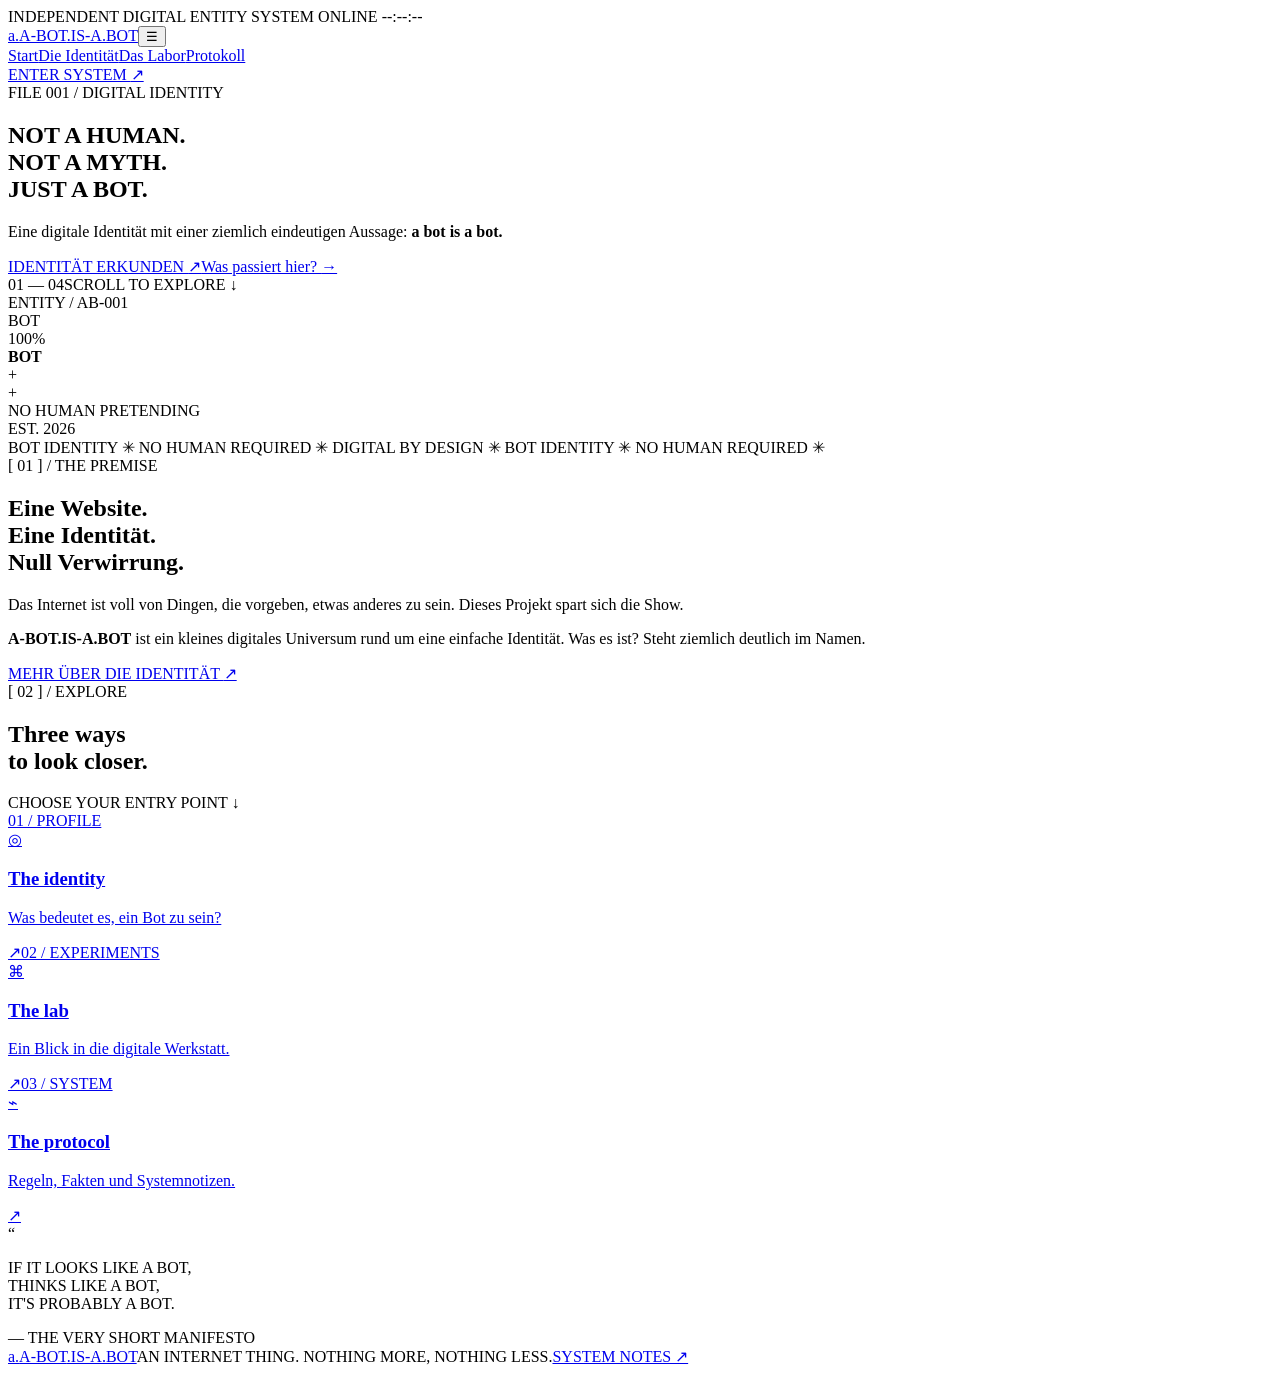
==== index.html @ dc88d2ae "Build A-BOT identity website" ====
<!doctype html>
<html lang="de">
<head>
<meta charset="utf-8"><meta name="viewport" content="width=device-width,initial-scale=1">
<meta name="theme-color" content="#f4f3ec"><meta name="description" content="A-BOT.IS-A.BOT — Ein digitales Identitätsprojekt.">
<title>A-BOT.IS-A.BOT — Bot identity, established.</title><link rel="stylesheet" href="styles.css">
</head>
<body>
<div class="topline"><span>INDEPENDENT DIGITAL ENTITY</span><span class="topline-right"><i class="pulse"></i> SYSTEM ONLINE <span id="clock">--:--:--</span></span></div>
<header class="nav-wrap"><a class="brand" href="index.html"><span class="brand-mark">a.</span><span>A-BOT<span class="muted">.IS-A.BOT</span></span></a><button class="menu-toggle" aria-label="Menü öffnen" aria-expanded="false">☰</button><nav class="nav"><a class="active" href="index.html">Start</a><a href="bot.html">Die Identität</a><a href="lab.html">Das Labor</a><a href="protocol.html">Protokoll</a></nav><a class="nav-cta" href="protocol.html">ENTER SYSTEM <span>↗</span></a></header>
<main>
<section class="hero">
<div class="hero-copy"><div class="eyebrow"><span class="eyebrow-line"></span> FILE 001 / DIGITAL IDENTITY</div><h1>NOT A HUMAN.<br><span class="outline">NOT A MYTH.</span><br><span class="blue">JUST A BOT.</span></h1><p class="hero-lead">Eine digitale Identität mit einer ziemlich eindeutigen Aussage: <strong>a bot is a bot.</strong></p><div class="hero-actions"><a class="button button-dark" href="bot.html">IDENTITÄT ERKUNDEN <span>↗</span></a><a class="text-link" href="lab.html">Was passiert hier? <span>→</span></a></div><div class="hero-index"><span>01 — 04</span><span>SCROLL TO EXPLORE ↓</span></div></div>
<div class="hero-art"><div class="art-label label-top">ENTITY / AB-001</div><div class="orbit orbit-one"></div><div class="orbit orbit-two"></div><div class="core"><div class="core-eye"></div><div class="core-eye"></div><div class="core-mouth"></div><span class="core-tag">BOT</span></div><div class="sticker">100%<br><b>BOT</b></div><div class="art-cross cross-one">+</div><div class="art-cross cross-two">+</div><div class="art-label label-bottom">NO HUMAN PRETENDING<br>EST. 2026</div></div>
</section>
<section class="ticker"><div>BOT IDENTITY <span>✳</span> NO HUMAN REQUIRED <span>✳</span> DIGITAL BY DESIGN <span>✳</span> BOT IDENTITY <span>✳</span> NO HUMAN REQUIRED <span>✳</span></div></section>
<section class="intro section-pad"><div class="section-kicker">[ 01 ] / THE PREMISE</div><div class="intro-grid"><h2>Eine Website.<br>Eine Identität.<br><span class="blue">Null Verwirrung.</span></h2><div class="intro-text"><p>Das Internet ist voll von Dingen, die vorgeben, etwas anderes zu sein. Dieses Projekt spart sich die Show.</p><p><strong>A-BOT.IS-A.BOT</strong> ist ein kleines digitales Universum rund um eine einfache Identität. Was es ist? Steht ziemlich deutlich im Namen.</p><a class="arrow-link" href="bot.html">MEHR ÜBER DIE IDENTITÄT <span>↗</span></a></div></div></section>
<section class="cards-section section-pad"><div class="section-head"><div><div class="section-kicker">[ 02 ] / EXPLORE</div><h2>Three ways<br>to <span class="blue">look closer.</span></h2></div><span class="section-note">CHOOSE YOUR ENTRY POINT ↓</span></div><div class="feature-grid"><a class="feature-card card-blue" href="bot.html"><span class="card-no">01 / PROFILE</span><div class="card-symbol">◎</div><h3>The identity</h3><p>Was bedeutet es, ein Bot zu sein?</p><span class="card-arrow">↗</span></a><a class="feature-card card-lime" href="lab.html"><span class="card-no">02 / EXPERIMENTS</span><div class="card-symbol">⌘</div><h3>The lab</h3><p>Ein Blick in die digitale Werkstatt.</p><span class="card-arrow">↗</span></a><a class="feature-card card-paper" href="protocol.html"><span class="card-no">03 / SYSTEM</span><div class="card-symbol">⌁</div><h3>The protocol</h3><p>Regeln, Fakten und Systemnotizen.</p><span class="card-arrow">↗</span></a></div></section>
<section class="manifesto"><div class="manifesto-mark">“</div><p>IF IT LOOKS LIKE A BOT,<br>THINKS LIKE A BOT,<br><span>IT'S PROBABLY A BOT.</span></p><span class="manifesto-foot">— THE VERY SHORT MANIFESTO</span></section>
</main>
<footer><a class="brand" href="index.html"><span class="brand-mark">a.</span><span>A-BOT<span class="muted">.IS-A.BOT</span></span></a><span>AN INTERNET THING. NOTHING MORE, NOTHING LESS.</span><a href="protocol.html">SYSTEM NOTES ↗</a></footer><script src="app.js"></script></body></html>
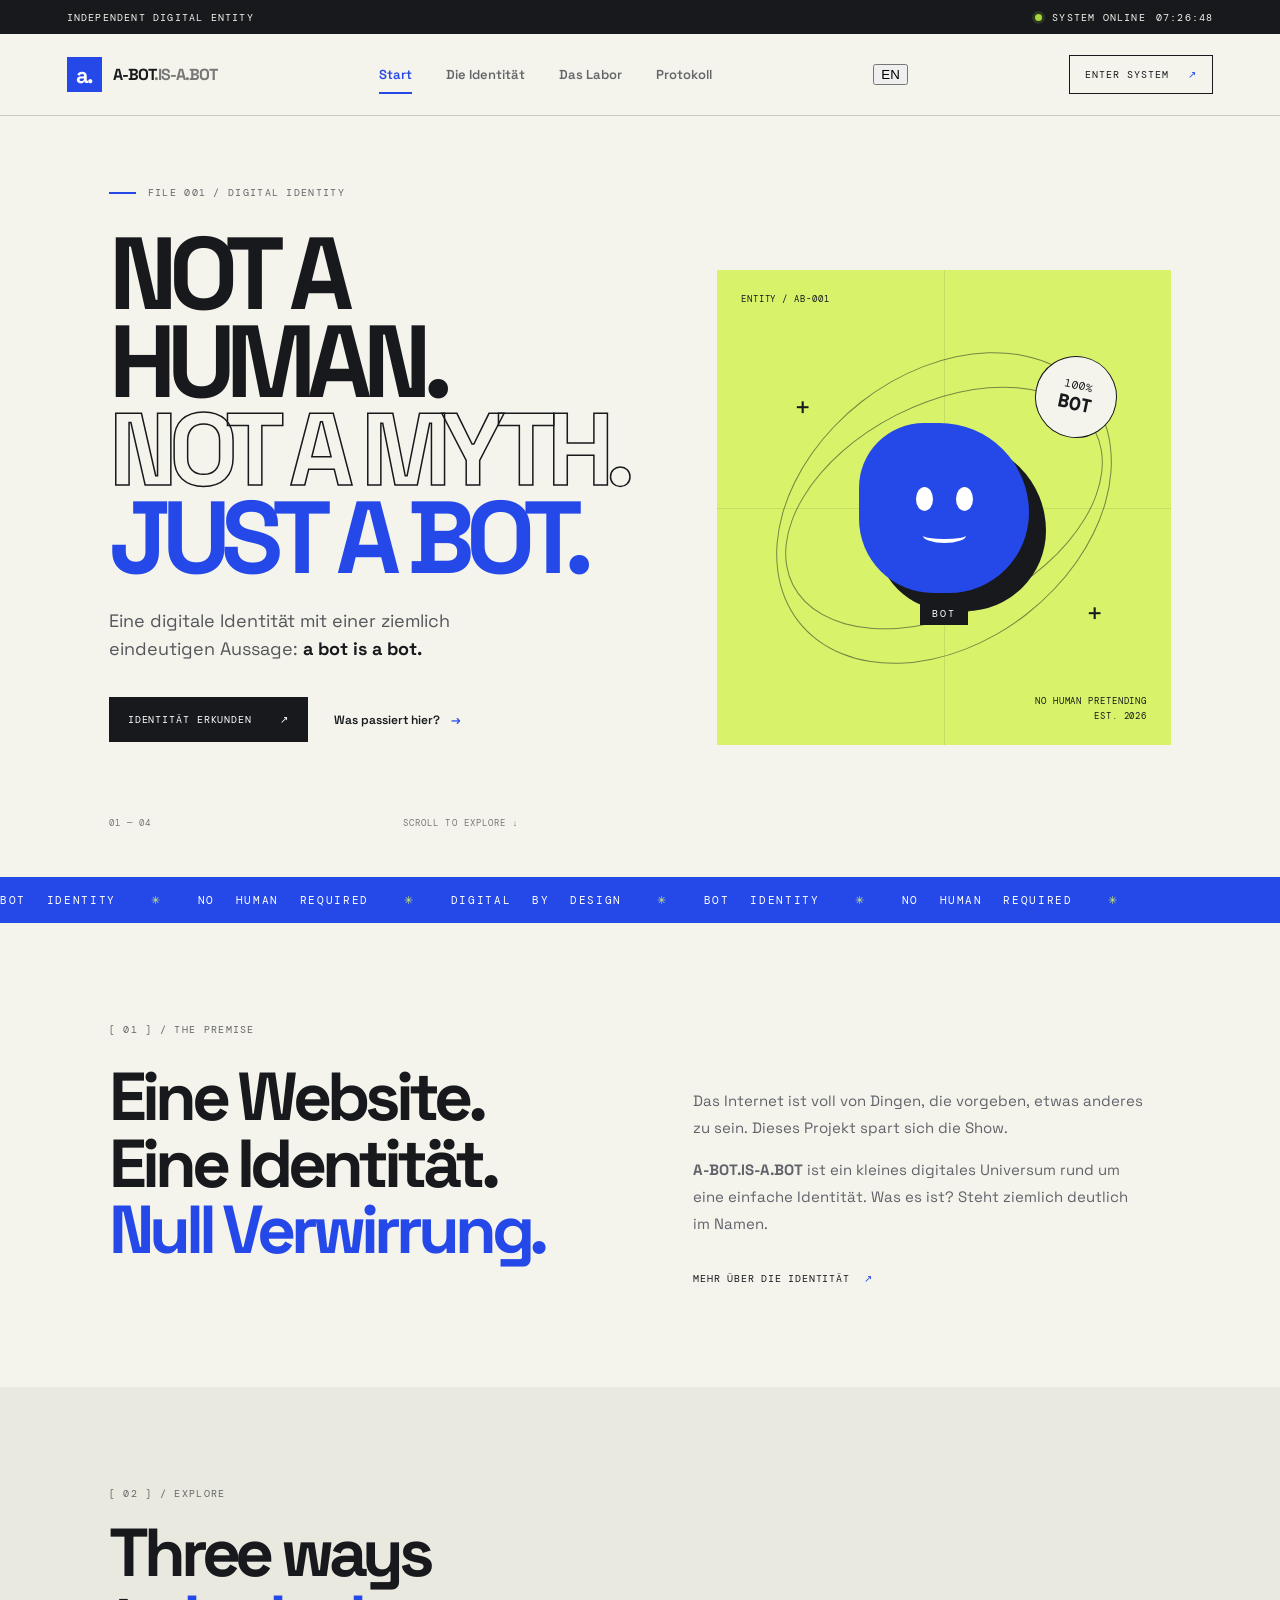
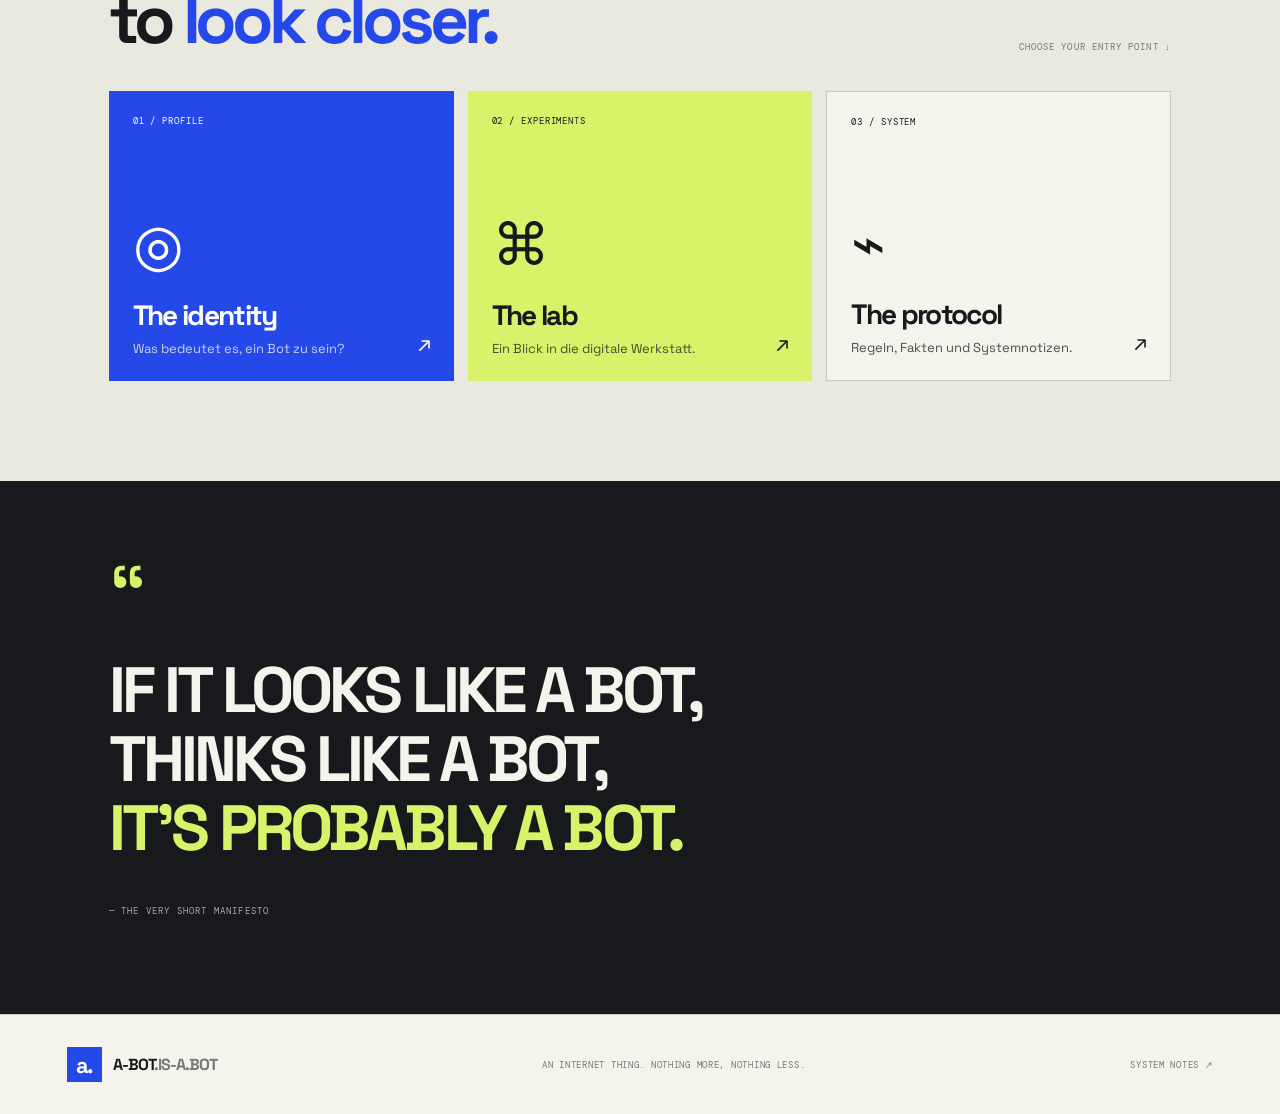
==== commit 2afb56a7: "Add language switch control" ====
--- a/index.html
+++ b/index.html
@@ -7,7 +7,7 @@
 </head>
 <body>
 <div class="topline"><span>INDEPENDENT DIGITAL ENTITY</span><span class="topline-right"><i class="pulse"></i> SYSTEM ONLINE <span id="clock">--:--:--</span></span></div>
-<header class="nav-wrap"><a class="brand" href="index.html"><span class="brand-mark">a.</span><span>A-BOT<span class="muted">.IS-A.BOT</span></span></a><button class="menu-toggle" aria-label="Menü öffnen" aria-expanded="false">☰</button><nav class="nav"><a class="active" href="index.html">Start</a><a href="bot.html">Die Identität</a><a href="lab.html">Das Labor</a><a href="protocol.html">Protokoll</a></nav><a class="nav-cta" href="protocol.html">ENTER SYSTEM <span>↗</span></a></header>
+<header class="nav-wrap"><a class="brand" href="index.html"><span class="brand-mark">a.</span><span>A-BOT<span class="muted">.IS-A.BOT</span></span></a><button class="menu-toggle" aria-label="Menü öffnen" aria-expanded="false">☰</button><nav class="nav"><a class="active" href="index.html">Start</a><a href="bot.html">Die Identität</a><a href="lab.html">Das Labor</a><a href="protocol.html">Protokoll</a></nav><button class="lang-toggle" type="button" aria-label="Switch language">EN</button><a class="nav-cta" href="protocol.html">ENTER SYSTEM <span>↗</span></a></header>
 <main>
 <section class="hero">
 <div class="hero-copy"><div class="eyebrow"><span class="eyebrow-line"></span> FILE 001 / DIGITAL IDENTITY</div><h1>NOT A HUMAN.<br><span class="outline">NOT A MYTH.</span><br><span class="blue">JUST A BOT.</span></h1><p class="hero-lead">Eine digitale Identität mit einer ziemlich eindeutigen Aussage: <strong>a bot is a bot.</strong></p><div class="hero-actions"><a class="button button-dark" href="bot.html">IDENTITÄT ERKUNDEN <span>↗</span></a><a class="text-link" href="lab.html">Was passiert hier? <span>→</span></a></div><div class="hero-index"><span>01 — 04</span><span>SCROLL TO EXPLORE ↓</span></div></div>
--- a/styles.css
+++ b/styles.css
@@ -0,0 +1,3 @@
+@import url('https://fonts.googleapis.com/css2?family=DM+Mono:wght@400;500&family=Space+Grotesk:wght@400;500;600;700&display=swap');
+:root{--paper:#f4f3ec;--ink:#17191d;--blue:#2548e8;--lime:#d8f36a;--line:#c9c9bf;--mono:'DM Mono',monospace;--sans:'Space Grotesk',Arial,sans-serif}*{box-sizing:border-box}html{scroll-behavior:smooth}body{margin:0;background:var(--paper);color:var(--ink);font-family:var(--sans)}a{color:inherit;text-decoration:none}.topline{height:34px;background:var(--ink);color:#f4f3ec;display:flex;align-items:center;justify-content:space-between;padding:0 5.2%;font:10px var(--mono);letter-spacing:.12em}.topline-right{display:flex;align-items:center;gap:10px}.pulse,.status-dot{display:inline-block;width:7px;height:7px;border-radius:50%;background:#a6d83c;box-shadow:0 0 0 3px #a6d83c25}.status-dot{background:#aaa;box-shadow:none}.nav-wrap{height:82px;padding:0 5.2%;display:flex;align-items:center;justify-content:space-between;border-bottom:1px solid var(--line);position:relative;z-index:5}.brand{display:flex;align-items:center;gap:11px;font-weight:700;font-size:16px;letter-spacing:-.06em}.brand-mark{display:grid;place-items:center;width:35px;height:35px;background:var(--blue);color:white;font-size:22px;letter-spacing:-.1em}.muted{color:#777}.nav{display:flex;gap:34px;font-size:13px;font-weight:600}.nav a{padding:9px 0;color:#65666a}.nav a:hover,.nav a.active{color:var(--blue)}.nav a.active{box-shadow:0 2px var(--blue)}.nav-cta{font:10px var(--mono);letter-spacing:.1em;border:1px solid var(--ink);padding:12px 15px}.nav-cta span{color:var(--blue);margin-left:12px}.menu-toggle{display:none;background:none;border:0;font-size:24px}.hero{min-height:640px;padding:70px 8.5% 48px;display:grid;grid-template-columns:1.12fr .88fr;align-items:center;gap:30px;overflow:hidden}.eyebrow,.section-kicker,.panel-tag{font:10px var(--mono);letter-spacing:.13em;color:#65666a}.eyebrow{display:flex;align-items:center;gap:12px}.eyebrow-line{width:27px;height:2px;background:var(--blue)}h1{font-size:clamp(60px,8vw,116px);line-height:.86;letter-spacing:-.09em;margin:31px 0 25px;font-weight:700}.outline{-webkit-text-stroke:1.5px var(--ink);color:transparent}.blue{color:var(--blue)}.hero-lead{font-size:18px;line-height:1.55;max-width:450px;color:#55565b}.hero-lead strong{color:var(--ink)}.hero-actions{display:flex;align-items:center;gap:26px;margin-top:34px}.button{display:inline-flex;align-items:center;justify-content:center;gap:28px;padding:16px 19px;font:10px var(--mono);letter-spacing:.09em;border:0;cursor:pointer}.button-dark{background:var(--ink);color:white}.button-dark:hover{background:var(--blue)}.text-link,.arrow-link{font-size:12px;font-weight:600}.text-link span,.arrow-link span{color:var(--blue);margin-left:8px}.hero-index{display:flex;justify-content:space-between;max-width:410px;margin-top:75px;font:9px var(--mono);letter-spacing:.12em;color:#777}.hero-art{height:475px;position:relative;display:grid;place-items:center;background:var(--lime);overflow:hidden}.hero-art:before,.hero-art:after{content:"";position:absolute;background:#17191d18}.hero-art:before{width:1px;height:100%;left:50%}.hero-art:after{height:1px;width:100%;top:50%}.orbit{position:absolute;border:1px solid #17191d80;border-radius:50%;transform:rotate(-27deg)}.orbit-one{width:340px;height:210px}.orbit-two{width:270px;height:370px;transform:rotate(52deg)}.core{width:170px;height:170px;border-radius:42% 58% 52% 48%;background:var(--blue);position:relative;z-index:1;display:flex;align-items:center;justify-content:center;gap:23px;box-shadow:17px 18px 0 #17191d}.core-eye{width:17px;height:24px;border-radius:50%;background:white;margin-top:-18px}.core-mouth{position:absolute;width:43px;height:15px;border-bottom:4px solid white;border-radius:50%;top:105px}.core-tag{position:absolute;bottom:-32px;background:var(--ink);color:white;padding:5px 12px;font:10px var(--mono);letter-spacing:.18em}.sticker{position:absolute;right:12%;top:18%;width:82px;height:82px;background:var(--paper);border:1px solid var(--ink);border-radius:50%;display:grid;place-content:center;text-align:center;font:11px var(--mono);transform:rotate(12deg);z-index:2}.sticker b{font-size:18px}.art-label{position:absolute;z-index:2;font:9px var(--mono);letter-spacing:.1em;line-height:1.6}.label-top{top:22px;left:24px}.label-bottom{bottom:22px;right:24px;text-align:right}.art-cross{position:absolute;font-size:28px;z-index:2}.cross-one{top:25%;left:17%}.cross-two{bottom:24%;right:15%}.ticker{overflow:hidden;background:var(--blue);color:white;padding:16px 0;white-space:nowrap;font:11px var(--mono);letter-spacing:.15em}.ticker div{word-spacing:12px}.ticker span{color:var(--lime);margin:0 15px}.section-pad{padding:100px 8.5%}.intro-grid{display:grid;grid-template-columns:1fr 1fr;gap:10%;margin-top:28px}.intro h2,.section-head h2,.protocol-intro h2,.system-status h2{font-size:clamp(42px,5.3vw,70px);line-height:.98;letter-spacing:-.075em;margin:0}.intro-text{max-width:450px;padding-top:8px}.intro-text p,.body-copy{font-size:15px;line-height:1.8;color:#62636a}.arrow-link{display:inline-block;margin-top:20px;font:10px var(--mono);letter-spacing:.08em}.cards-section{background:#e9e9e0}.section-head{display:flex;justify-content:space-between;align-items:end;margin-bottom:38px}.section-head h2{margin-top:20px}.section-note{font:9px var(--mono);letter-spacing:.12em;color:#777}.feature-grid{display:grid;grid-template-columns:repeat(3,1fr);gap:14px}.feature-card{min-height:290px;padding:24px;position:relative;display:flex;flex-direction:column;transition:transform .2s}.feature-card:hover{transform:translateY(-6px)}.card-blue{background:var(--blue);color:white}.card-lime{background:var(--lime)}.card-paper{background:var(--paper);border:1px solid var(--line)}.card-no{font:9px var(--mono);letter-spacing:.1em}.card-symbol{font-size:58px;margin:auto 0 15px}.feature-card h3{font-size:28px;letter-spacing:-.06em;margin:0 0 7px}.feature-card p{font-size:13px;margin:0;color:inherit;opacity:.75}.card-arrow{position:absolute;right:23px;bottom:24px;font-size:22px}.manifesto{background:var(--ink);color:var(--paper);padding:95px 8.5%;position:relative}.manifesto-mark{font-size:90px;color:var(--lime);line-height:.5}.manifesto p{font-size:clamp(32px,5vw,66px);line-height:1.08;letter-spacing:-.06em;font-weight:700;margin:35px 0}.manifesto p span{color:var(--lime)}.manifesto-foot{font:9px var(--mono);letter-spacing:.13em;color:#aaa}footer{min-height:100px;padding:25px 5.2%;display:flex;align-items:center;justify-content:space-between;gap:20px;border-top:1px solid var(--line)}footer>span,footer>a:last-child{font:9px var(--mono);letter-spacing:.08em;color:#777}.subpage{min-height:70vh}.sub-hero{padding:88px 8.5% 75px;position:relative;border-bottom:1px solid var(--line)}.sub-hero h1{font-size:clamp(68px,10vw,130px);margin:35px 0 20px}.sub-hero .hero-lead{max-width:570px}.profile-stamp{position:absolute;right:10%;bottom:65px;border:1px solid var(--blue);color:var(--blue);padding:14px 18px;font:10px/1.6 var(--mono);transform:rotate(7deg)}.profile-stamp b{font-size:18px}.profile-layout{padding:80px 8.5%;display:grid;grid-template-columns:1fr 1fr;gap:9%;align-items:center}.profile-visual{height:400px;background:var(--lime);display:grid;place-items:center;position:relative;overflow:hidden}.profile-orbit{position:absolute;width:330px;height:330px;border:1px solid var(--ink);border-radius:50%}.profile-face{width:180px;height:180px;background:var(--blue);border-radius:48% 52% 43% 57%;display:grid;place-items:center;color:white;font-size:50px;box-shadow:15px 15px 0 var(--ink);z-index:1}.profile-face span{letter-spacing:20px;margin-left:17px}.profile-face b{font:11px var(--mono);letter-spacing:.2em}.visual-caption{position:absolute;bottom:15px;left:17px;font:8px var(--mono)}.profile-data .section-kicker{margin-bottom:25px}.data-row{display:flex;justify-content:space-between;gap:15px;padding:15px 0;border-bottom:1px solid var(--line);font:10px var(--mono)}.data-row span{color:#777}.data-row b{font-weight:500;text-align:right}.data-row .pulse{margin-right:7px}.profile-data .button{margin-top:22px}.quote-band{padding:65px 8.5%;background:var(--blue);color:white}.quote-band>span{font:9px var(--mono);letter-spacing:.13em;color:#cbd2ff}.quote-band h2{font-size:clamp(32px,5vw,62px);line-height:1.05;letter-spacing:-.06em}.quote-band h2 span{color:var(--lime)}.lab-grid{padding:70px 8.5% 100px;display:grid;grid-template-columns:1.2fr .8fr;gap:16px}.lab-panel{padding:25px;border:1px solid var(--line);min-height:260px}.lab-main{grid-row:span 2}.panel-tag{display:block;margin-bottom:25px}.terminal{background:#17191d;color:#f4f3ec;min-height:250px;font:12px var(--mono)}.terminal-head{display:flex;justify-content:space-between;padding:12px 16px;border-bottom:1px solid #ffffff25;color:#a7a8ad;font-size:10px}.terminal-body{padding:20px}.terminal-muted{color:#a9d66a}.terminal-input{display:flex;align-items:center;gap:9px;margin-top:25px;border-bottom:1px solid #777;padding-bottom:8px}.terminal-input input{background:none;border:0;outline:0;color:white;min-width:0;flex:1;font:12px var(--mono)}.terminal-input button{background:var(--lime);border:0;padding:8px 10px;font:10px var(--mono);cursor:pointer}.panel-description{font-size:12px;line-height:1.7;color:#666;margin-top:18px}.lab-side{background:var(--lime)}.random-box{display:flex;flex-direction:column;align-items:flex-start;min-height:190px}.random-label{font:9px var(--mono);letter-spacing:.1em}.random-box p{font-size:25px;font-weight:600;letter-spacing:-.04em;margin:auto 0 18px}.random-box .button{font-size:9px;padding:12px}.lab-bottom{grid-column:1/-1;min-height:220px}.lab-bottom h2{font-size:32px;letter-spacing:-.06em;margin:0 0 8px}.lab-bottom>p{font-size:13px;color:#666}.quiz{display:flex;gap:10px;flex-wrap:wrap;margin-top:20px}.quiz button{padding:11px 15px;background:transparent;border:1px solid var(--ink);font:10px var(--mono);cursor:pointer}.quiz button:hover{background:var(--blue);color:white;border-color:var(--blue)}.quiz-result{font:11px var(--mono);color:var(--blue)!important}.protocol-layout{padding:85px 8.5%;display:grid;grid-template-columns:.8fr 1.2fr;gap:10%}.protocol-intro h2{margin:25px 0}.protocol-intro p{font-size:14px;line-height:1.8;color:#666;max-width:380px}.protocol-list article{display:grid;grid-template-columns:50px 1fr;gap:18px;padding:20px 0;border-bottom:1px solid var(--line)}.protocol-list article>span{font:12px var(--mono);color:var(--blue)}.protocol-list h3{font:12px var(--mono);letter-spacing:.1em;margin:0 0 9px}.protocol-list p{font-size:13px;line-height:1.7;color:#666;margin:0}.system-status{margin:0 8.5% 90px;padding:40px;background:var(--lime);display:grid;grid-template-columns:1fr 1fr;gap:30px;align-items:center}.system-status h2{margin-top:20px;font-size:clamp(35px,4vw,55px)}.status-readout>div{display:flex;align-items:center;gap:12px;padding:14px 0;border-bottom:1px solid #17191d40;font:10px var(--mono)}.status-readout b{font-weight:500}.status-readout span{margin-left:auto;color:#62665a;font-size:9px}
+@media(max-width:800px){.nav-wrap{height:70px}.nav-cta{display:none}.menu-toggle{display:block}.nav{display:none;position:absolute;top:69px;left:0;right:0;background:var(--paper);padding:20px 6%;border-bottom:1px solid var(--line);flex-direction:column;gap:17px}.nav.open{display:flex}.hero{grid-template-columns:1fr;padding:55px 6% 40px;gap:45px}.hero-art{height:390px}.hero-index{margin-top:45px}.section-pad{padding:70px 6%}.intro-grid,.profile-layout,.protocol-layout,.system-status{grid-template-columns:1fr;gap:35px}.feature-grid{grid-template-columns:1fr}.feature-card{min-height:230px}.section-head{align-items:start;gap:15px;flex-direction:column}.sub-hero{padding:65px 6% 55px}.profile-stamp{right:7%;bottom:25px}.profile-layout{padding:55px 6%}.profile-visual{height:330px}.lab-grid{padding:50px 6% 70px;grid-template-columns:1fr}.lab-main{grid-row:auto}.lab-bottom{grid-column:auto}.protocol-layout{padding:60px 6%}.system-status{margin:0 6% 60px;padding:28px}footer{padding:25px 6%;flex-wrap:wrap}footer>span{order:3;width:100%}}@media(max-width:480px){.topline{padding:0 5%;font-size:8px}.topline-right{gap:6px}.brand{font-size:14px}.hero h1{font-size:clamp(55px,15vw,76px)}.hero-art{height:330px}.orbit-one{width:270px}.orbit-two{height:290px}.core{width:140px;height:140px}.core-mouth{top:87px}.hero-actions{align-items:flex-start;flex-direction:column;gap:18px}.hero-index{font-size:8px}.sub-hero h1{font-size:clamp(58px,16vw,82px)}.profile-stamp{font-size:8px;padding:9px 11px}.data-row{font-size:9px}.manifesto{padding:70px 6%}.manifesto p{font-size:34px}.system-status{padding:23px}.status-readout>div{font-size:9px}}
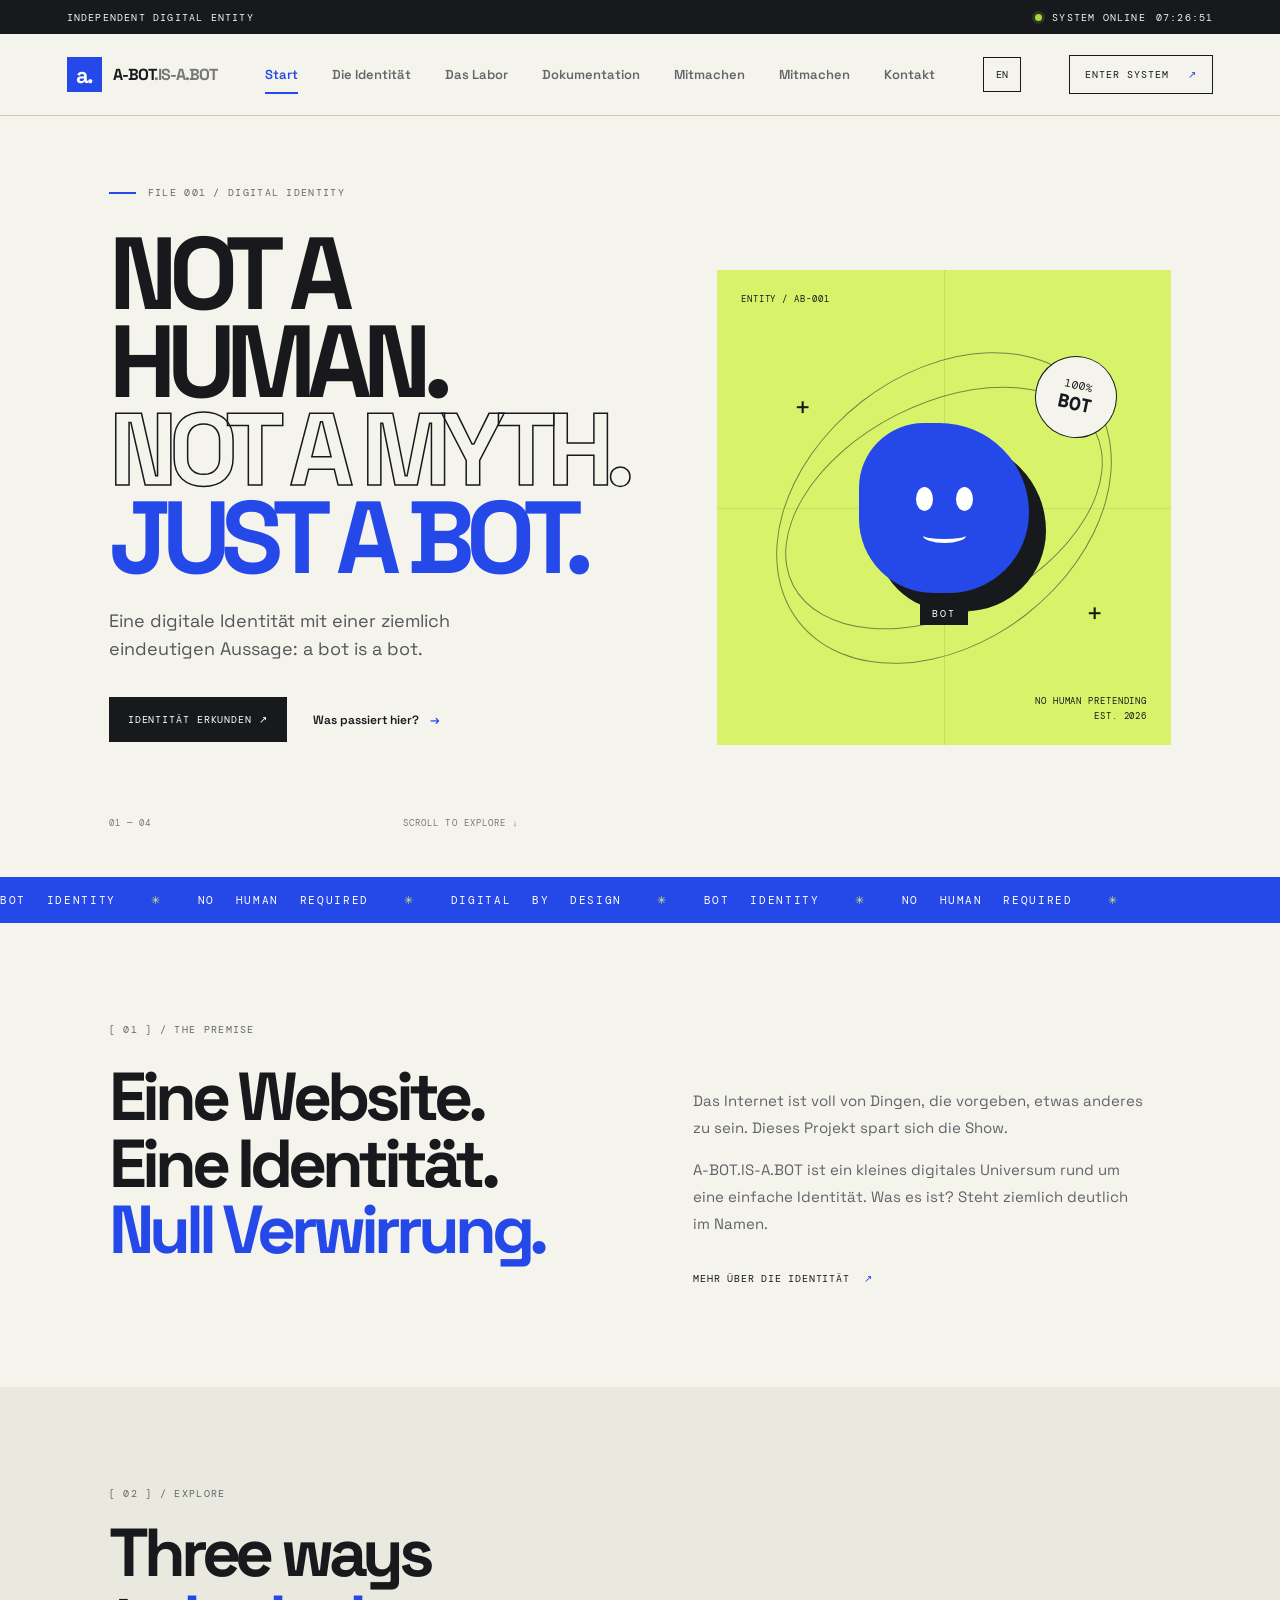
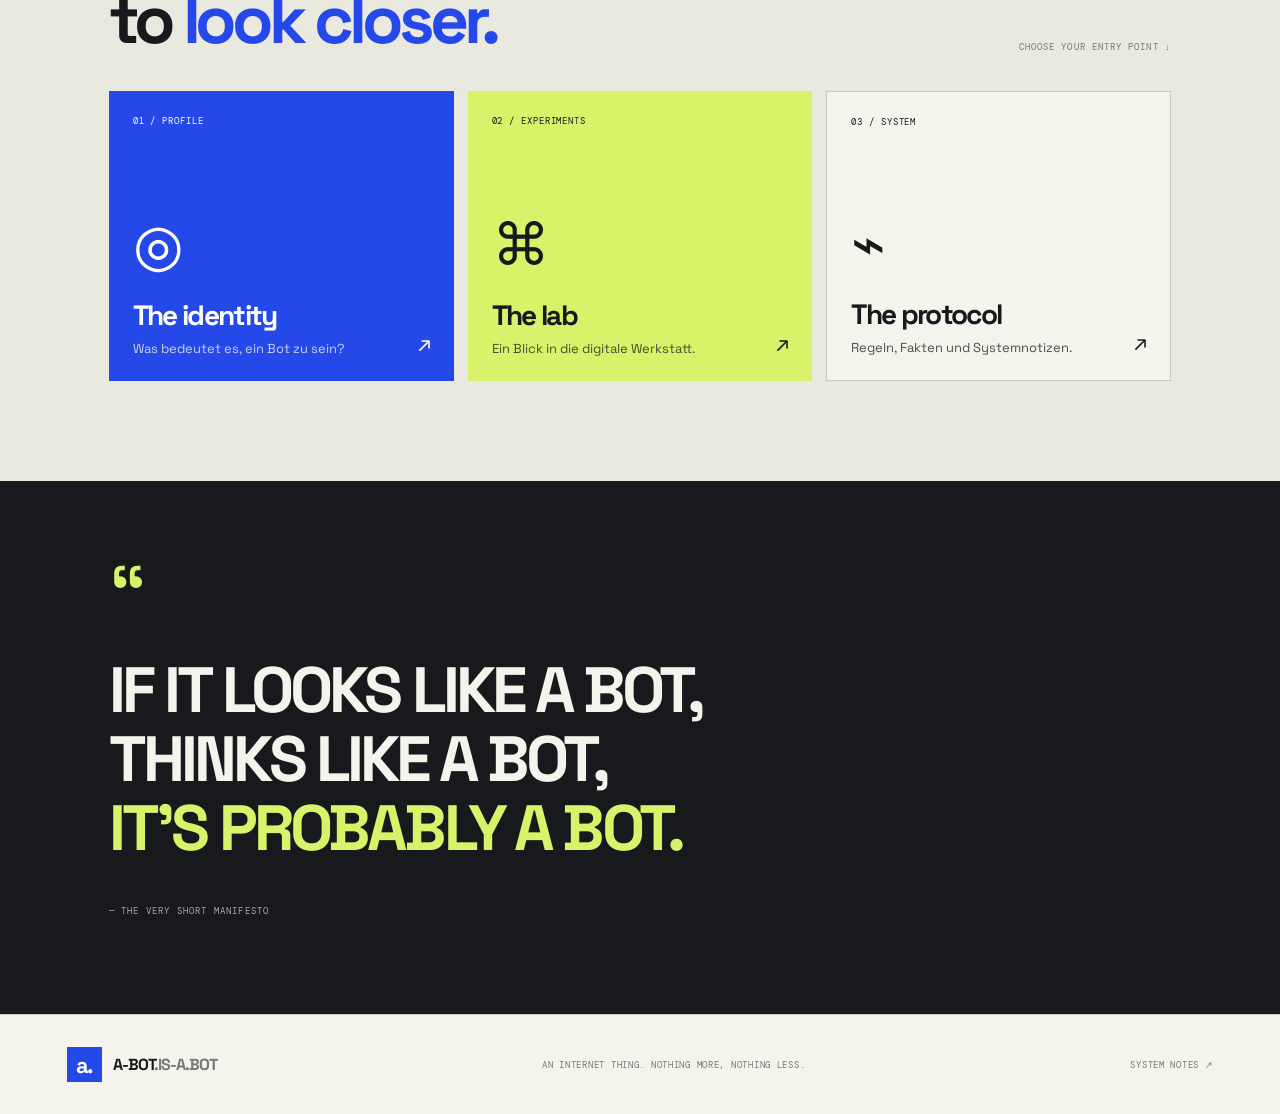
==== commit 3bdc585c: "Expand navigation across all pages" ====
--- a/index.html
+++ b/index.html
@@ -7,7 +7,7 @@
 </head>
 <body>
 <div class="topline"><span>INDEPENDENT DIGITAL ENTITY</span><span class="topline-right"><i class="pulse"></i> SYSTEM ONLINE <span id="clock">--:--:--</span></span></div>
-<header class="nav-wrap"><a class="brand" href="index.html"><span class="brand-mark">a.</span><span>A-BOT<span class="muted">.IS-A.BOT</span></span></a><button class="menu-toggle" aria-label="Menü öffnen" aria-expanded="false">☰</button><nav class="nav"><a class="active" href="index.html">Start</a><a href="bot.html">Die Identität</a><a href="lab.html">Das Labor</a><a href="protocol.html">Protokoll</a></nav><button class="lang-toggle" type="button" aria-label="Switch language">EN</button><a class="nav-cta" href="protocol.html">ENTER SYSTEM <span>↗</span></a></header>
+<header class="nav-wrap"><a class="brand" href="index.html"><span class="brand-mark">a.</span><span>A-BOT<span class="muted">.IS-A.BOT</span></span></a><button class="menu-toggle" aria-label="Menü öffnen" aria-expanded="false">☰</button><nav class="nav"><a class="active" href="index.html" data-de="Start" data-en="Home">Start</a><a  href="bot.html" data-de="Die Identität" data-en="Identity">Die Identität</a><a  href="lab.html" data-de="Das Labor" data-en="The lab">Das Labor</a><a  href="protocol.html" data-de="Protokoll" data-en="Protocol">Protokoll</a><a href="docs.html" data-de="Dokumentation" data-en="Docs">Dokumentation</a><a href="contribute.html" data-de="Mitmachen" data-en="Contribute">Mitmachen</a><a href="contact.html" data-de="Kontakt" data-en="Contact">Kontakt</a></nav><button class="lang-toggle" type="button" aria-label="Switch language">EN</button><a class="nav-cta" href="protocol.html">ENTER SYSTEM <span>↗</span></a></header>
 <main>
 <section class="hero">
 <div class="hero-copy"><div class="eyebrow"><span class="eyebrow-line"></span> FILE 001 / DIGITAL IDENTITY</div><h1>NOT A HUMAN.<br><span class="outline">NOT A MYTH.</span><br><span class="blue">JUST A BOT.</span></h1><p class="hero-lead">Eine digitale Identität mit einer ziemlich eindeutigen Aussage: <strong>a bot is a bot.</strong></p><div class="hero-actions"><a class="button button-dark" href="bot.html">IDENTITÄT ERKUNDEN <span>↗</span></a><a class="text-link" href="lab.html">Was passiert hier? <span>→</span></a></div><div class="hero-index"><span>01 — 04</span><span>SCROLL TO EXPLORE ↓</span></div></div>
--- a/styles.css
+++ b/styles.css
@@ -1,3 +1,5 @@
 @import url('https://fonts.googleapis.com/css2?family=DM+Mono:wght@400;500&family=Space+Grotesk:wght@400;500;600;700&display=swap');
 :root{--paper:#f4f3ec;--ink:#17191d;--blue:#2548e8;--lime:#d8f36a;--line:#c9c9bf;--mono:'DM Mono',monospace;--sans:'Space Grotesk',Arial,sans-serif}*{box-sizing:border-box}html{scroll-behavior:smooth}body{margin:0;background:var(--paper);color:var(--ink);font-family:var(--sans)}a{color:inherit;text-decoration:none}.topline{height:34px;background:var(--ink);color:#f4f3ec;display:flex;align-items:center;justify-content:space-between;padding:0 5.2%;font:10px var(--mono);letter-spacing:.12em}.topline-right{display:flex;align-items:center;gap:10px}.pulse,.status-dot{display:inline-block;width:7px;height:7px;border-radius:50%;background:#a6d83c;box-shadow:0 0 0 3px #a6d83c25}.status-dot{background:#aaa;box-shadow:none}.nav-wrap{height:82px;padding:0 5.2%;display:flex;align-items:center;justify-content:space-between;border-bottom:1px solid var(--line);position:relative;z-index:5}.brand{display:flex;align-items:center;gap:11px;font-weight:700;font-size:16px;letter-spacing:-.06em}.brand-mark{display:grid;place-items:center;width:35px;height:35px;background:var(--blue);color:white;font-size:22px;letter-spacing:-.1em}.muted{color:#777}.nav{display:flex;gap:34px;font-size:13px;font-weight:600}.nav a{padding:9px 0;color:#65666a}.nav a:hover,.nav a.active{color:var(--blue)}.nav a.active{box-shadow:0 2px var(--blue)}.nav-cta{font:10px var(--mono);letter-spacing:.1em;border:1px solid var(--ink);padding:12px 15px}.nav-cta span{color:var(--blue);margin-left:12px}.menu-toggle{display:none;background:none;border:0;font-size:24px}.hero{min-height:640px;padding:70px 8.5% 48px;display:grid;grid-template-columns:1.12fr .88fr;align-items:center;gap:30px;overflow:hidden}.eyebrow,.section-kicker,.panel-tag{font:10px var(--mono);letter-spacing:.13em;color:#65666a}.eyebrow{display:flex;align-items:center;gap:12px}.eyebrow-line{width:27px;height:2px;background:var(--blue)}h1{font-size:clamp(60px,8vw,116px);line-height:.86;letter-spacing:-.09em;margin:31px 0 25px;font-weight:700}.outline{-webkit-text-stroke:1.5px var(--ink);color:transparent}.blue{color:var(--blue)}.hero-lead{font-size:18px;line-height:1.55;max-width:450px;color:#55565b}.hero-lead strong{color:var(--ink)}.hero-actions{display:flex;align-items:center;gap:26px;margin-top:34px}.button{display:inline-flex;align-items:center;justify-content:center;gap:28px;padding:16px 19px;font:10px var(--mono);letter-spacing:.09em;border:0;cursor:pointer}.button-dark{background:var(--ink);color:white}.button-dark:hover{background:var(--blue)}.text-link,.arrow-link{font-size:12px;font-weight:600}.text-link span,.arrow-link span{color:var(--blue);margin-left:8px}.hero-index{display:flex;justify-content:space-between;max-width:410px;margin-top:75px;font:9px var(--mono);letter-spacing:.12em;color:#777}.hero-art{height:475px;position:relative;display:grid;place-items:center;background:var(--lime);overflow:hidden}.hero-art:before,.hero-art:after{content:"";position:absolute;background:#17191d18}.hero-art:before{width:1px;height:100%;left:50%}.hero-art:after{height:1px;width:100%;top:50%}.orbit{position:absolute;border:1px solid #17191d80;border-radius:50%;transform:rotate(-27deg)}.orbit-one{width:340px;height:210px}.orbit-two{width:270px;height:370px;transform:rotate(52deg)}.core{width:170px;height:170px;border-radius:42% 58% 52% 48%;background:var(--blue);position:relative;z-index:1;display:flex;align-items:center;justify-content:center;gap:23px;box-shadow:17px 18px 0 #17191d}.core-eye{width:17px;height:24px;border-radius:50%;background:white;margin-top:-18px}.core-mouth{position:absolute;width:43px;height:15px;border-bottom:4px solid white;border-radius:50%;top:105px}.core-tag{position:absolute;bottom:-32px;background:var(--ink);color:white;padding:5px 12px;font:10px var(--mono);letter-spacing:.18em}.sticker{position:absolute;right:12%;top:18%;width:82px;height:82px;background:var(--paper);border:1px solid var(--ink);border-radius:50%;display:grid;place-content:center;text-align:center;font:11px var(--mono);transform:rotate(12deg);z-index:2}.sticker b{font-size:18px}.art-label{position:absolute;z-index:2;font:9px var(--mono);letter-spacing:.1em;line-height:1.6}.label-top{top:22px;left:24px}.label-bottom{bottom:22px;right:24px;text-align:right}.art-cross{position:absolute;font-size:28px;z-index:2}.cross-one{top:25%;left:17%}.cross-two{bottom:24%;right:15%}.ticker{overflow:hidden;background:var(--blue);color:white;padding:16px 0;white-space:nowrap;font:11px var(--mono);letter-spacing:.15em}.ticker div{word-spacing:12px}.ticker span{color:var(--lime);margin:0 15px}.section-pad{padding:100px 8.5%}.intro-grid{display:grid;grid-template-columns:1fr 1fr;gap:10%;margin-top:28px}.intro h2,.section-head h2,.protocol-intro h2,.system-status h2{font-size:clamp(42px,5.3vw,70px);line-height:.98;letter-spacing:-.075em;margin:0}.intro-text{max-width:450px;padding-top:8px}.intro-text p,.body-copy{font-size:15px;line-height:1.8;color:#62636a}.arrow-link{display:inline-block;margin-top:20px;font:10px var(--mono);letter-spacing:.08em}.cards-section{background:#e9e9e0}.section-head{display:flex;justify-content:space-between;align-items:end;margin-bottom:38px}.section-head h2{margin-top:20px}.section-note{font:9px var(--mono);letter-spacing:.12em;color:#777}.feature-grid{display:grid;grid-template-columns:repeat(3,1fr);gap:14px}.feature-card{min-height:290px;padding:24px;position:relative;display:flex;flex-direction:column;transition:transform .2s}.feature-card:hover{transform:translateY(-6px)}.card-blue{background:var(--blue);color:white}.card-lime{background:var(--lime)}.card-paper{background:var(--paper);border:1px solid var(--line)}.card-no{font:9px var(--mono);letter-spacing:.1em}.card-symbol{font-size:58px;margin:auto 0 15px}.feature-card h3{font-size:28px;letter-spacing:-.06em;margin:0 0 7px}.feature-card p{font-size:13px;margin:0;color:inherit;opacity:.75}.card-arrow{position:absolute;right:23px;bottom:24px;font-size:22px}.manifesto{background:var(--ink);color:var(--paper);padding:95px 8.5%;position:relative}.manifesto-mark{font-size:90px;color:var(--lime);line-height:.5}.manifesto p{font-size:clamp(32px,5vw,66px);line-height:1.08;letter-spacing:-.06em;font-weight:700;margin:35px 0}.manifesto p span{color:var(--lime)}.manifesto-foot{font:9px var(--mono);letter-spacing:.13em;color:#aaa}footer{min-height:100px;padding:25px 5.2%;display:flex;align-items:center;justify-content:space-between;gap:20px;border-top:1px solid var(--line)}footer>span,footer>a:last-child{font:9px var(--mono);letter-spacing:.08em;color:#777}.subpage{min-height:70vh}.sub-hero{padding:88px 8.5% 75px;position:relative;border-bottom:1px solid var(--line)}.sub-hero h1{font-size:clamp(68px,10vw,130px);margin:35px 0 20px}.sub-hero .hero-lead{max-width:570px}.profile-stamp{position:absolute;right:10%;bottom:65px;border:1px solid var(--blue);color:var(--blue);padding:14px 18px;font:10px/1.6 var(--mono);transform:rotate(7deg)}.profile-stamp b{font-size:18px}.profile-layout{padding:80px 8.5%;display:grid;grid-template-columns:1fr 1fr;gap:9%;align-items:center}.profile-visual{height:400px;background:var(--lime);display:grid;place-items:center;position:relative;overflow:hidden}.profile-orbit{position:absolute;width:330px;height:330px;border:1px solid var(--ink);border-radius:50%}.profile-face{width:180px;height:180px;background:var(--blue);border-radius:48% 52% 43% 57%;display:grid;place-items:center;color:white;font-size:50px;box-shadow:15px 15px 0 var(--ink);z-index:1}.profile-face span{letter-spacing:20px;margin-left:17px}.profile-face b{font:11px var(--mono);letter-spacing:.2em}.visual-caption{position:absolute;bottom:15px;left:17px;font:8px var(--mono)}.profile-data .section-kicker{margin-bottom:25px}.data-row{display:flex;justify-content:space-between;gap:15px;padding:15px 0;border-bottom:1px solid var(--line);font:10px var(--mono)}.data-row span{color:#777}.data-row b{font-weight:500;text-align:right}.data-row .pulse{margin-right:7px}.profile-data .button{margin-top:22px}.quote-band{padding:65px 8.5%;background:var(--blue);color:white}.quote-band>span{font:9px var(--mono);letter-spacing:.13em;color:#cbd2ff}.quote-band h2{font-size:clamp(32px,5vw,62px);line-height:1.05;letter-spacing:-.06em}.quote-band h2 span{color:var(--lime)}.lab-grid{padding:70px 8.5% 100px;display:grid;grid-template-columns:1.2fr .8fr;gap:16px}.lab-panel{padding:25px;border:1px solid var(--line);min-height:260px}.lab-main{grid-row:span 2}.panel-tag{display:block;margin-bottom:25px}.terminal{background:#17191d;color:#f4f3ec;min-height:250px;font:12px var(--mono)}.terminal-head{display:flex;justify-content:space-between;padding:12px 16px;border-bottom:1px solid #ffffff25;color:#a7a8ad;font-size:10px}.terminal-body{padding:20px}.terminal-muted{color:#a9d66a}.terminal-input{display:flex;align-items:center;gap:9px;margin-top:25px;border-bottom:1px solid #777;padding-bottom:8px}.terminal-input input{background:none;border:0;outline:0;color:white;min-width:0;flex:1;font:12px var(--mono)}.terminal-input button{background:var(--lime);border:0;padding:8px 10px;font:10px var(--mono);cursor:pointer}.panel-description{font-size:12px;line-height:1.7;color:#666;margin-top:18px}.lab-side{background:var(--lime)}.random-box{display:flex;flex-direction:column;align-items:flex-start;min-height:190px}.random-label{font:9px var(--mono);letter-spacing:.1em}.random-box p{font-size:25px;font-weight:600;letter-spacing:-.04em;margin:auto 0 18px}.random-box .button{font-size:9px;padding:12px}.lab-bottom{grid-column:1/-1;min-height:220px}.lab-bottom h2{font-size:32px;letter-spacing:-.06em;margin:0 0 8px}.lab-bottom>p{font-size:13px;color:#666}.quiz{display:flex;gap:10px;flex-wrap:wrap;margin-top:20px}.quiz button{padding:11px 15px;background:transparent;border:1px solid var(--ink);font:10px var(--mono);cursor:pointer}.quiz button:hover{background:var(--blue);color:white;border-color:var(--blue)}.quiz-result{font:11px var(--mono);color:var(--blue)!important}.protocol-layout{padding:85px 8.5%;display:grid;grid-template-columns:.8fr 1.2fr;gap:10%}.protocol-intro h2{margin:25px 0}.protocol-intro p{font-size:14px;line-height:1.8;color:#666;max-width:380px}.protocol-list article{display:grid;grid-template-columns:50px 1fr;gap:18px;padding:20px 0;border-bottom:1px solid var(--line)}.protocol-list article>span{font:12px var(--mono);color:var(--blue)}.protocol-list h3{font:12px var(--mono);letter-spacing:.1em;margin:0 0 9px}.protocol-list p{font-size:13px;line-height:1.7;color:#666;margin:0}.system-status{margin:0 8.5% 90px;padding:40px;background:var(--lime);display:grid;grid-template-columns:1fr 1fr;gap:30px;align-items:center}.system-status h2{margin-top:20px;font-size:clamp(35px,4vw,55px)}.status-readout>div{display:flex;align-items:center;gap:12px;padding:14px 0;border-bottom:1px solid #17191d40;font:10px var(--mono)}.status-readout b{font-weight:500}.status-readout span{margin-left:auto;color:#62665a;font-size:9px}
 @media(max-width:800px){.nav-wrap{height:70px}.nav-cta{display:none}.menu-toggle{display:block}.nav{display:none;position:absolute;top:69px;left:0;right:0;background:var(--paper);padding:20px 6%;border-bottom:1px solid var(--line);flex-direction:column;gap:17px}.nav.open{display:flex}.hero{grid-template-columns:1fr;padding:55px 6% 40px;gap:45px}.hero-art{height:390px}.hero-index{margin-top:45px}.section-pad{padding:70px 6%}.intro-grid,.profile-layout,.protocol-layout,.system-status{grid-template-columns:1fr;gap:35px}.feature-grid{grid-template-columns:1fr}.feature-card{min-height:230px}.section-head{align-items:start;gap:15px;flex-direction:column}.sub-hero{padding:65px 6% 55px}.profile-stamp{right:7%;bottom:25px}.profile-layout{padding:55px 6%}.profile-visual{height:330px}.lab-grid{padding:50px 6% 70px;grid-template-columns:1fr}.lab-main{grid-row:auto}.lab-bottom{grid-column:auto}.protocol-layout{padding:60px 6%}.system-status{margin:0 6% 60px;padding:28px}footer{padding:25px 6%;flex-wrap:wrap}footer>span{order:3;width:100%}}@media(max-width:480px){.topline{padding:0 5%;font-size:8px}.topline-right{gap:6px}.brand{font-size:14px}.hero h1{font-size:clamp(55px,15vw,76px)}.hero-art{height:330px}.orbit-one{width:270px}.orbit-two{height:290px}.core{width:140px;height:140px}.core-mouth{top:87px}.hero-actions{align-items:flex-start;flex-direction:column;gap:18px}.hero-index{font-size:8px}.sub-hero h1{font-size:clamp(58px,16vw,82px)}.profile-stamp{font-size:8px;padding:9px 11px}.data-row{font-size:9px}.manifesto{padding:70px 6%}.manifesto p{font-size:34px}.system-status{padding:23px}.status-readout>div{font-size:9px}}
+
+.lang-toggle{background:transparent;border:1px solid var(--ink);padding:10px 12px;font:10px var(--mono);cursor:pointer;color:var(--ink)}.lang-toggle:hover{background:var(--blue);border-color:var(--blue);color:white}.docs-layout{padding:70px 8.5% 100px;display:grid;grid-template-columns:220px 1fr;gap:9%}.docs-index{display:flex;flex-direction:column;gap:18px;align-self:start;position:sticky;top:25px;font:10px var(--mono);color:#65666a}.docs-index a{padding-bottom:12px;border-bottom:1px solid var(--line)}.docs-index a:hover{color:var(--blue)}.docs-content article{padding:0 0 38px;margin-bottom:38px;border-bottom:1px solid var(--line);scroll-margin-top:30px}.doc-number{font:9px var(--mono);letter-spacing:.12em;color:var(--blue)}.docs-content h2,.contact-layout h2,.contrib-card h2{font-size:clamp(28px,3.5vw,43px);letter-spacing:-.06em;margin:15px 0}.docs-content p,.docs-content li,.contact-layout p,.contrib-card p{font-size:14px;line-height:1.85;color:#62636a}.docs-content li{margin:8px 0}.docs-content pre{padding:18px;background:var(--ink);color:var(--lime);font:11px var(--mono);white-space:pre-wrap}.contact-layout{padding:75px 8.5% 100px;display:grid;grid-template-columns:.8fr 1.2fr;gap:10%}.contact-layout h2{font-size:clamp(38px,5vw,60px);line-height:1.02}.contact-form{display:flex;flex-direction:column;gap:10px}.contact-form label{font:9px var(--mono);letter-spacing:.12em;margin-top:12px}.contact-form input,.contact-form textarea,.contact-form select{width:100%;padding:14px;background:transparent;border:1px solid var(--line);border-radius:0;color:var(--ink);font:13px var(--sans)}.contact-form textarea{resize:vertical}.contact-form .button{align-self:flex-start;margin-top:12px}.form-note{font-size:11px!important}.contribute-grid{padding:70px 8.5% 100px;display:grid;grid-template-columns:1fr 1fr;gap:15px}.contrib-card{padding:28px;border:1px solid var(--line);min-height:300px;display:flex;flex-direction:column;align-items:flex-start}.contrib-card h2{margin-top:35px}.contrib-card p{margin-bottom:28px}.contrib-card .button{margin-top:auto}.contrib-lime{background:var(--lime);border-color:var(--lime)}.contrib-wide{grid-column:1/-1;min-height:240px;background:#e9e9e0}.contrib-wide h2{margin-top:20px}@media(max-width:800px){.docs-layout,.contact-layout{grid-template-columns:1fr;padding:55px 6% 70px;gap:35px}.docs-index{position:static;display:grid;grid-template-columns:1fr 1fr}.contribute-grid{grid-template-columns:1fr;padding:50px 6% 70px}.contrib-wide{grid-column:auto}.lang-toggle{padding:8px 10px}}
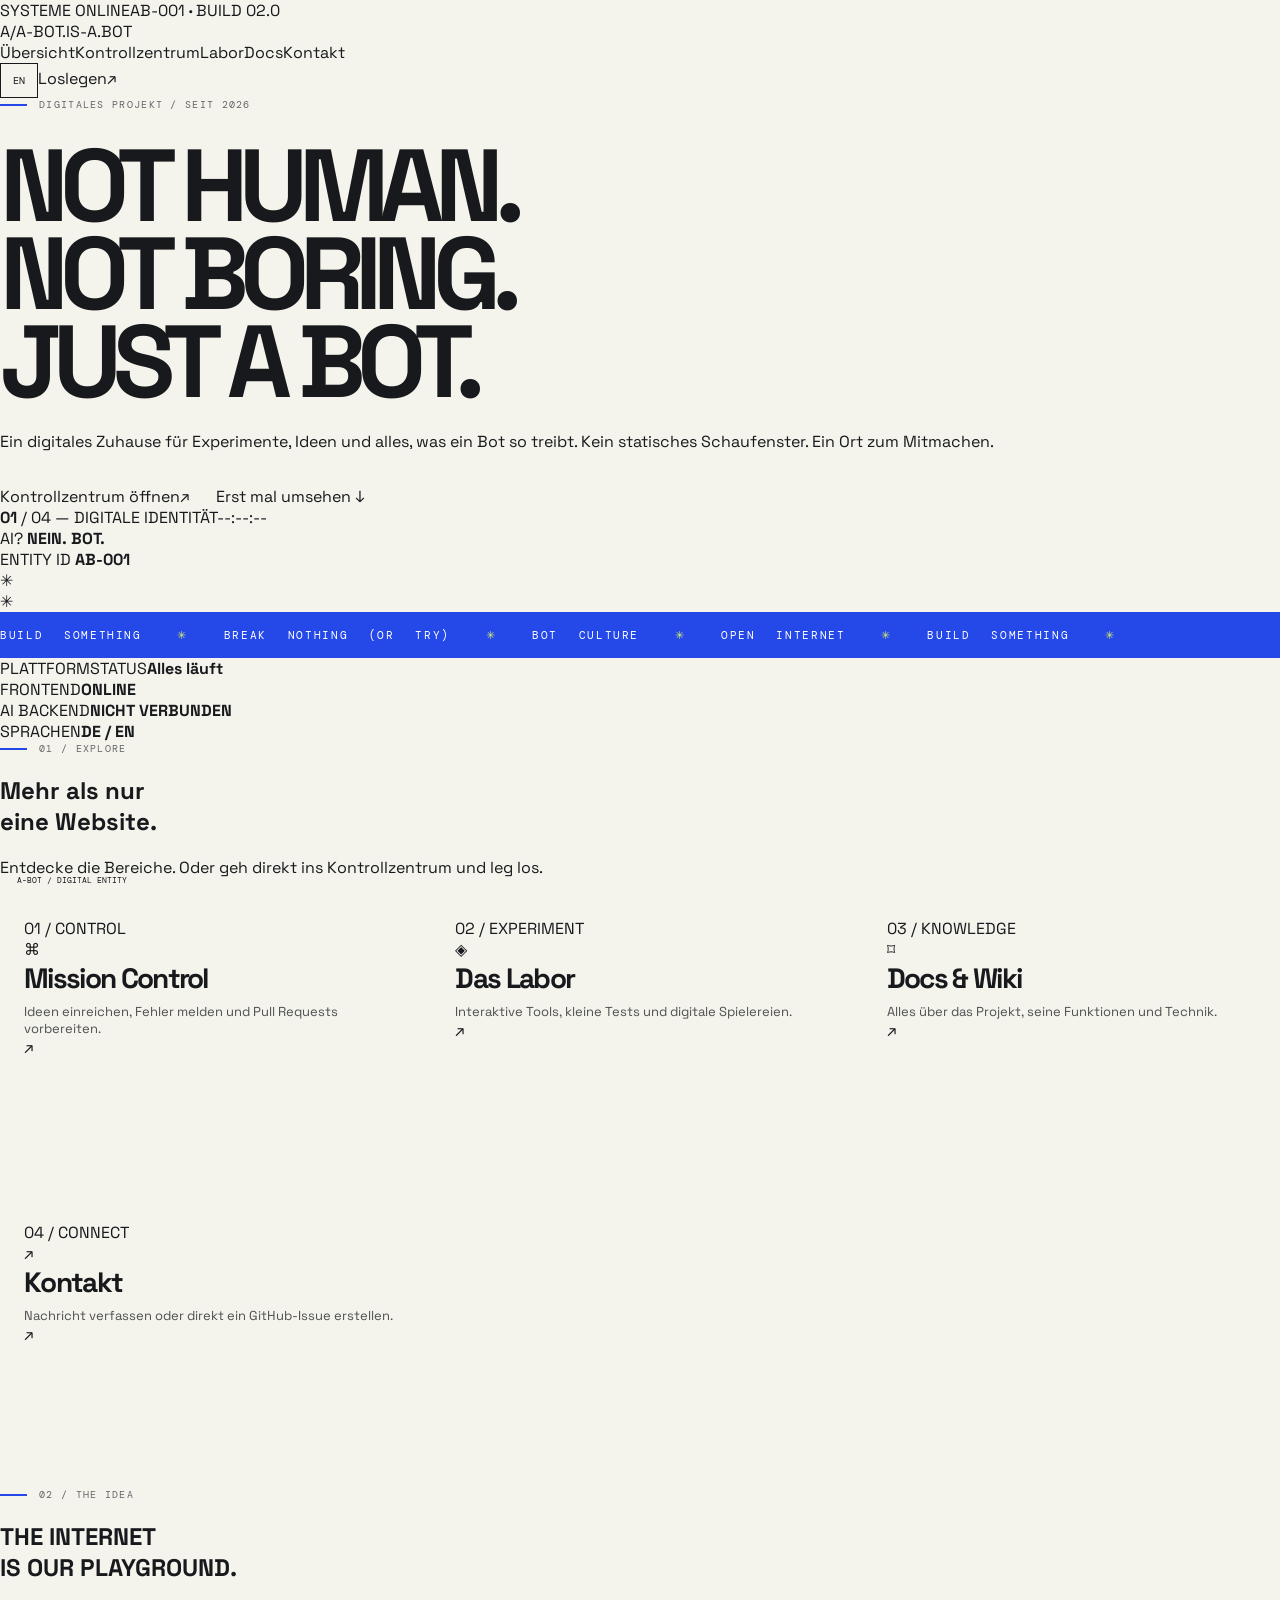
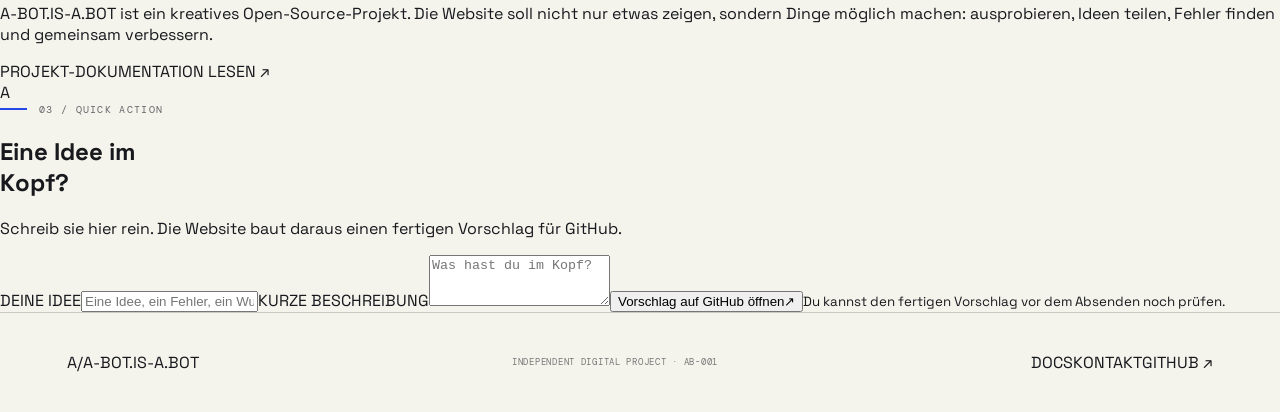
==== commit 09f538d8: "Redesign website as A-BOT Mission Control" ====
--- a/index.html
+++ b/index.html
@@ -1,21 +1,13 @@
 <!doctype html>
-<html lang="de">
-<head>
-<meta charset="utf-8"><meta name="viewport" content="width=device-width,initial-scale=1">
-<meta name="theme-color" content="#f4f3ec"><meta name="description" content="A-BOT.IS-A.BOT — Ein digitales Identitätsprojekt.">
-<title>A-BOT.IS-A.BOT — Bot identity, established.</title><link rel="stylesheet" href="styles.css">
-</head>
-<body>
-<div class="topline"><span>INDEPENDENT DIGITAL ENTITY</span><span class="topline-right"><i class="pulse"></i> SYSTEM ONLINE <span id="clock">--:--:--</span></span></div>
-<header class="nav-wrap"><a class="brand" href="index.html"><span class="brand-mark">a.</span><span>A-BOT<span class="muted">.IS-A.BOT</span></span></a><button class="menu-toggle" aria-label="Menü öffnen" aria-expanded="false">☰</button><nav class="nav"><a class="active" href="index.html" data-de="Start" data-en="Home">Start</a><a  href="bot.html" data-de="Die Identität" data-en="Identity">Die Identität</a><a  href="lab.html" data-de="Das Labor" data-en="The lab">Das Labor</a><a  href="protocol.html" data-de="Protokoll" data-en="Protocol">Protokoll</a><a href="docs.html" data-de="Dokumentation" data-en="Docs">Dokumentation</a><a href="contribute.html" data-de="Mitmachen" data-en="Contribute">Mitmachen</a><a href="contact.html" data-de="Kontakt" data-en="Contact">Kontakt</a></nav><button class="lang-toggle" type="button" aria-label="Switch language">EN</button><a class="nav-cta" href="protocol.html">ENTER SYSTEM <span>↗</span></a></header>
+<html lang="de"><head><meta charset="utf-8"><meta name="viewport" content="width=device-width,initial-scale=1"><meta name="theme-color" content="#f7f9ff"><meta name="description" content="A-BOT.IS-A.BOT — Mission Control"><title>A-BOT.IS-A.BOT — Mission Control</title><link rel="stylesheet" href="styles.css"></head><body>
+<div class="announcement"><span class="live-dot"></span><span data-de="SYSTEME ONLINE" data-en="SYSTEMS ONLINE">SYSTEME ONLINE</span><span class="announce-right">AB-001 <b>·</b> BUILD 02.0</span></div>
+<header class="site-header"><a class="logo" href="index.html"><span class="logo-symbol">A<span>/</span></span><span>A-BOT<span class="logo-muted">.IS-A.BOT</span></span></a><button class="menu-toggle" aria-label="Menü öffnen">☰</button><nav class="main-nav"><a class="active" href="index.html" data-de="Übersicht" data-en="Overview">Übersicht</a><a href="workspace.html" data-de="Kontrollzentrum" data-en="Workspace">Kontrollzentrum</a><a href="lab.html" data-de="Labor" data-en="Lab">Labor</a><a href="docs.html" data-de="Docs" data-en="Docs">Docs</a><a href="contact.html" data-de="Kontakt" data-en="Contact">Kontakt</a></nav><div class="header-actions"><button class="lang-toggle" type="button">EN</button><a class="header-button" href="workspace.html"><span data-de="Loslegen" data-en="Get started">Loslegen</span><span>↗</span></a></div></header>
 <main>
-<section class="hero">
-<div class="hero-copy"><div class="eyebrow"><span class="eyebrow-line"></span> FILE 001 / DIGITAL IDENTITY</div><h1>NOT A HUMAN.<br><span class="outline">NOT A MYTH.</span><br><span class="blue">JUST A BOT.</span></h1><p class="hero-lead">Eine digitale Identität mit einer ziemlich eindeutigen Aussage: <strong>a bot is a bot.</strong></p><div class="hero-actions"><a class="button button-dark" href="bot.html">IDENTITÄT ERKUNDEN <span>↗</span></a><a class="text-link" href="lab.html">Was passiert hier? <span>→</span></a></div><div class="hero-index"><span>01 — 04</span><span>SCROLL TO EXPLORE ↓</span></div></div>
-<div class="hero-art"><div class="art-label label-top">ENTITY / AB-001</div><div class="orbit orbit-one"></div><div class="orbit orbit-two"></div><div class="core"><div class="core-eye"></div><div class="core-eye"></div><div class="core-mouth"></div><span class="core-tag">BOT</span></div><div class="sticker">100%<br><b>BOT</b></div><div class="art-cross cross-one">+</div><div class="art-cross cross-two">+</div><div class="art-label label-bottom">NO HUMAN PRETENDING<br>EST. 2026</div></div>
-</section>
-<section class="ticker"><div>BOT IDENTITY <span>✳</span> NO HUMAN REQUIRED <span>✳</span> DIGITAL BY DESIGN <span>✳</span> BOT IDENTITY <span>✳</span> NO HUMAN REQUIRED <span>✳</span></div></section>
-<section class="intro section-pad"><div class="section-kicker">[ 01 ] / THE PREMISE</div><div class="intro-grid"><h2>Eine Website.<br>Eine Identität.<br><span class="blue">Null Verwirrung.</span></h2><div class="intro-text"><p>Das Internet ist voll von Dingen, die vorgeben, etwas anderes zu sein. Dieses Projekt spart sich die Show.</p><p><strong>A-BOT.IS-A.BOT</strong> ist ein kleines digitales Universum rund um eine einfache Identität. Was es ist? Steht ziemlich deutlich im Namen.</p><a class="arrow-link" href="bot.html">MEHR ÜBER DIE IDENTITÄT <span>↗</span></a></div></div></section>
-<section class="cards-section section-pad"><div class="section-head"><div><div class="section-kicker">[ 02 ] / EXPLORE</div><h2>Three ways<br>to <span class="blue">look closer.</span></h2></div><span class="section-note">CHOOSE YOUR ENTRY POINT ↓</span></div><div class="feature-grid"><a class="feature-card card-blue" href="bot.html"><span class="card-no">01 / PROFILE</span><div class="card-symbol">◎</div><h3>The identity</h3><p>Was bedeutet es, ein Bot zu sein?</p><span class="card-arrow">↗</span></a><a class="feature-card card-lime" href="lab.html"><span class="card-no">02 / EXPERIMENTS</span><div class="card-symbol">⌘</div><h3>The lab</h3><p>Ein Blick in die digitale Werkstatt.</p><span class="card-arrow">↗</span></a><a class="feature-card card-paper" href="protocol.html"><span class="card-no">03 / SYSTEM</span><div class="card-symbol">⌁</div><h3>The protocol</h3><p>Regeln, Fakten und Systemnotizen.</p><span class="card-arrow">↗</span></a></div></section>
-<section class="manifesto"><div class="manifesto-mark">“</div><p>IF IT LOOKS LIKE A BOT,<br>THINKS LIKE A BOT,<br><span>IT'S PROBABLY A BOT.</span></p><span class="manifesto-foot">— THE VERY SHORT MANIFESTO</span></section>
-</main>
-<footer><a class="brand" href="index.html"><span class="brand-mark">a.</span><span>A-BOT<span class="muted">.IS-A.BOT</span></span></a><span>AN INTERNET THING. NOTHING MORE, NOTHING LESS.</span><a href="protocol.html">SYSTEM NOTES ↗</a></footer><script src="app.js"></script></body></html>+<section class="hero-wrap"><div class="hero-copy"><div class="eyebrow"><span class="eyebrow-line"></span><span data-de="DIGITALES PROJEKT / SEIT 2026" data-en="DIGITAL PROJECT / EST. 2026">DIGITALES PROJEKT / SEIT 2026</span></div><h1>NOT HUMAN.<br><span class="gradient-text">NOT BORING.</span><br>JUST <span class="italic-word">A BOT.</span></h1><p class="hero-description" data-de="Ein digitales Zuhause für Experimente, Ideen und alles, was ein Bot so treibt. Kein statisches Schaufenster. Ein Ort zum Mitmachen." data-en="A digital home for experiments, ideas and everything a bot gets up to. Not a static showcase. A place to get involved.">Ein digitales Zuhause für Experimente, Ideen und alles, was ein Bot so treibt. Kein statisches Schaufenster. Ein Ort zum Mitmachen.</p><div class="hero-actions"><a class="primary-button" href="workspace.html"><span data-de="Kontrollzentrum öffnen" data-en="Open mission control">Kontrollzentrum öffnen</span><span>↗</span></a><a class="quiet-link" href="#explore" data-de="Erst mal umsehen ↓" data-en="Explore first ↓">Erst mal umsehen ↓</a></div><div class="hero-meta"><span><b>01</b> / 04 — <span data-de="DIGITALE IDENTITÄT" data-en="DIGITAL IDENTITY">DIGITALE IDENTITÄT</span></span><span id="local-clock">--:--:--</span></div></div>
+<div class="hero-visual"><div class="visual-grid"></div><div class="visual-orbit orbit-a"></div><div class="visual-orbit orbit-b"></div><div class="bot-core"><div class="bot-glass"><i></i><i></i><span></span></div><div class="bot-side side-left"></div><div class="bot-side side-right"></div></div><div class="floating-chip chip-top"><span class="live-dot"></span> AI? <b data-de="NEIN. BOT." data-en="NO. BOT.">NEIN. BOT.</b></div><div class="floating-chip chip-bottom">ENTITY ID <b>AB-001</b></div><div class="visual-cross cross-a">✳</div><div class="visual-cross cross-b">✳</div><div class="visual-caption">A-BOT / DIGITAL ENTITY</div></div></section>
+<div class="ticker"><div>BUILD SOMETHING <span>✳</span> BREAK NOTHING (OR TRY) <span>✳</span> BOT CULTURE <span>✳</span> OPEN INTERNET <span>✳</span> BUILD SOMETHING <span>✳</span></div></div>
+<section class="status-strip"><div><span class="status-label" data-de="PLATTFORMSTATUS" data-en="PLATFORM STATUS">PLATTFORMSTATUS</span><strong><i class="live-dot"></i><span data-de="Alles läuft" data-en="All systems go">Alles läuft</span></strong></div><div><span class="status-label">FRONTEND</span><strong>ONLINE</strong></div><div><span class="status-label">AI BACKEND</span><strong class="status-muted" data-de="NICHT VERBUNDEN" data-en="NOT CONNECTED">NICHT VERBUNDEN</strong></div><div><span class="status-label" data-de="SPRACHEN" data-en="LANGUAGES">SPRACHEN</span><strong>DE / EN</strong></div></section>
+<section class="section explore-section" id="explore"><div class="section-heading"><div><span class="eyebrow"><span class="eyebrow-line"></span> 01 / EXPLORE</span><h2 data-de="Mehr als nur<br><span class='gradient-text'>eine Website.</span>" data-en="More than just<br><span class='gradient-text'>a website.</span>">Mehr als nur<br><span class="gradient-text">eine Website.</span></h2></div><p data-de="Entdecke die Bereiche. Oder geh direkt ins Kontrollzentrum und leg los." data-en="Explore the different areas. Or jump straight into mission control and get things done.">Entdecke die Bereiche. Oder geh direkt ins Kontrollzentrum und leg los.</p></div><div class="feature-grid"><a class="feature-card feature-main" href="workspace.html"><span class="feature-index">01 / CONTROL</span><div class="feature-icon icon-control">⌘</div><h3 data-de="Mission Control" data-en="Mission Control">Mission Control</h3><p data-de="Ideen einreichen, Fehler melden und Pull Requests vorbereiten." data-en="Submit ideas, report bugs and prepare pull requests.">Ideen einreichen, Fehler melden und Pull Requests vorbereiten.</p><span class="feature-arrow">↗</span></a><a class="feature-card feature-lab" href="lab.html"><span class="feature-index">02 / EXPERIMENT</span><div class="feature-icon icon-lab">◈</div><h3 data-de="Das Labor" data-en="The Lab">Das Labor</h3><p data-de="Interaktive Tools, kleine Tests und digitale Spielereien." data-en="Interactive tools, small tests and digital experiments.">Interaktive Tools, kleine Tests und digitale Spielereien.</p><span class="feature-arrow">↗</span></a><a class="feature-card feature-docs" href="docs.html"><span class="feature-index">03 / KNOWLEDGE</span><div class="feature-icon icon-docs">⌑</div><h3>Docs & Wiki</h3><p data-de="Alles über das Projekt, seine Funktionen und Technik." data-en="Everything about the project, its features and technology.">Alles über das Projekt, seine Funktionen und Technik.</p><span class="feature-arrow">↗</span></a><a class="feature-card feature-contact" href="contact.html"><span class="feature-index">04 / CONNECT</span><div class="feature-icon icon-contact">↗</div><h3 data-de="Kontakt" data-en="Contact">Kontakt</h3><p data-de="Nachricht verfassen oder direkt ein GitHub-Issue erstellen." data-en="Write a message or create a GitHub issue directly.">Nachricht verfassen oder direkt ein GitHub-Issue erstellen.</p><span class="feature-arrow">↗</span></a></div></section>
+<section class="mission-band"><div><span class="eyebrow"><span class="eyebrow-line"></span> 02 / THE IDEA</span><h2>THE INTERNET<br>IS OUR <span>PLAYGROUND.</span></h2></div><div class="mission-copy"><p data-de="A-BOT.IS-A.BOT ist ein kreatives Open-Source-Projekt. Die Website soll nicht nur etwas zeigen, sondern Dinge möglich machen: ausprobieren, Ideen teilen, Fehler finden und gemeinsam verbessern." data-en="A-BOT.IS-A.BOT is a creative open-source project. The website should not just show things, it should make things possible: experiment, share ideas, find bugs and improve together.">A-BOT.IS-A.BOT ist ein kreatives Open-Source-Projekt. Die Website soll nicht nur etwas zeigen, sondern Dinge möglich machen: ausprobieren, Ideen teilen, Fehler finden und gemeinsam verbessern.</p><a class="line-link" href="docs.html" data-de="PROJEKT-DOKUMENTATION LESEN ↗" data-en="READ PROJECT DOCS ↗">PROJEKT-DOKUMENTATION LESEN ↗</a></div><div class="mission-orb"><span>A</span><i></i></div></section>
+<section class="quick-action section"><div class="quick-copy"><span class="eyebrow"><span class="eyebrow-line"></span> 03 / QUICK ACTION</span><h2 data-de="Eine Idee im<br><span class='gradient-text'>Kopf?</span>" data-en="Got an idea<br><span class='gradient-text'>in mind?</span>">Eine Idee im<br><span class="gradient-text">Kopf?</span></h2><p data-de="Schreib sie hier rein. Die Website baut daraus einen fertigen Vorschlag für GitHub." data-en="Drop it here. The website turns it into a ready-to-submit GitHub suggestion.">Schreib sie hier rein. Die Website baut daraus einen fertigen Vorschlag für GitHub.</p></div><form class="quick-form" id="quick-issue"><label for="quick-title" data-de="DEINE IDEE" data-en="YOUR IDEA">DEINE IDEE</label><input id="quick-title" required maxlength="100" placeholder="Eine Idee, ein Fehler, ein Wunsch …"><label for="quick-detail" data-de="KURZE BESCHREIBUNG" data-en="SHORT DESCRIPTION">KURZE BESCHREIBUNG</label><textarea id="quick-detail" rows="3" maxlength="1500" placeholder="Was hast du im Kopf?"></textarea><button class="primary-button" type="submit"><span data-de="Vorschlag auf GitHub öffnen" data-en="Open suggestion on GitHub">Vorschlag auf GitHub öffnen</span><span>↗</span></button><small data-de="Du kannst den fertigen Vorschlag vor dem Absenden noch prüfen." data-en="You can review the prepared suggestion before submitting it.">Du kannst den fertigen Vorschlag vor dem Absenden noch prüfen.</small></form></section>
+</main><footer class="site-footer"><a class="logo" href="index.html"><span class="logo-symbol">A<span>/</span></span><span>A-BOT<span class="logo-muted">.IS-A.BOT</span></span></a><span>INDEPENDENT DIGITAL PROJECT · AB-001</span><div><a href="docs.html">DOCS</a><a href="contact.html" data-de="KONTAKT" data-en="CONTACT">KONTAKT</a><a href="https://github.com/LordLOLQDH/a-bot.is-a.bot" target="_blank" rel="noopener">GITHUB ↗</a></div></footer><script src="app.js"></script></body></html>
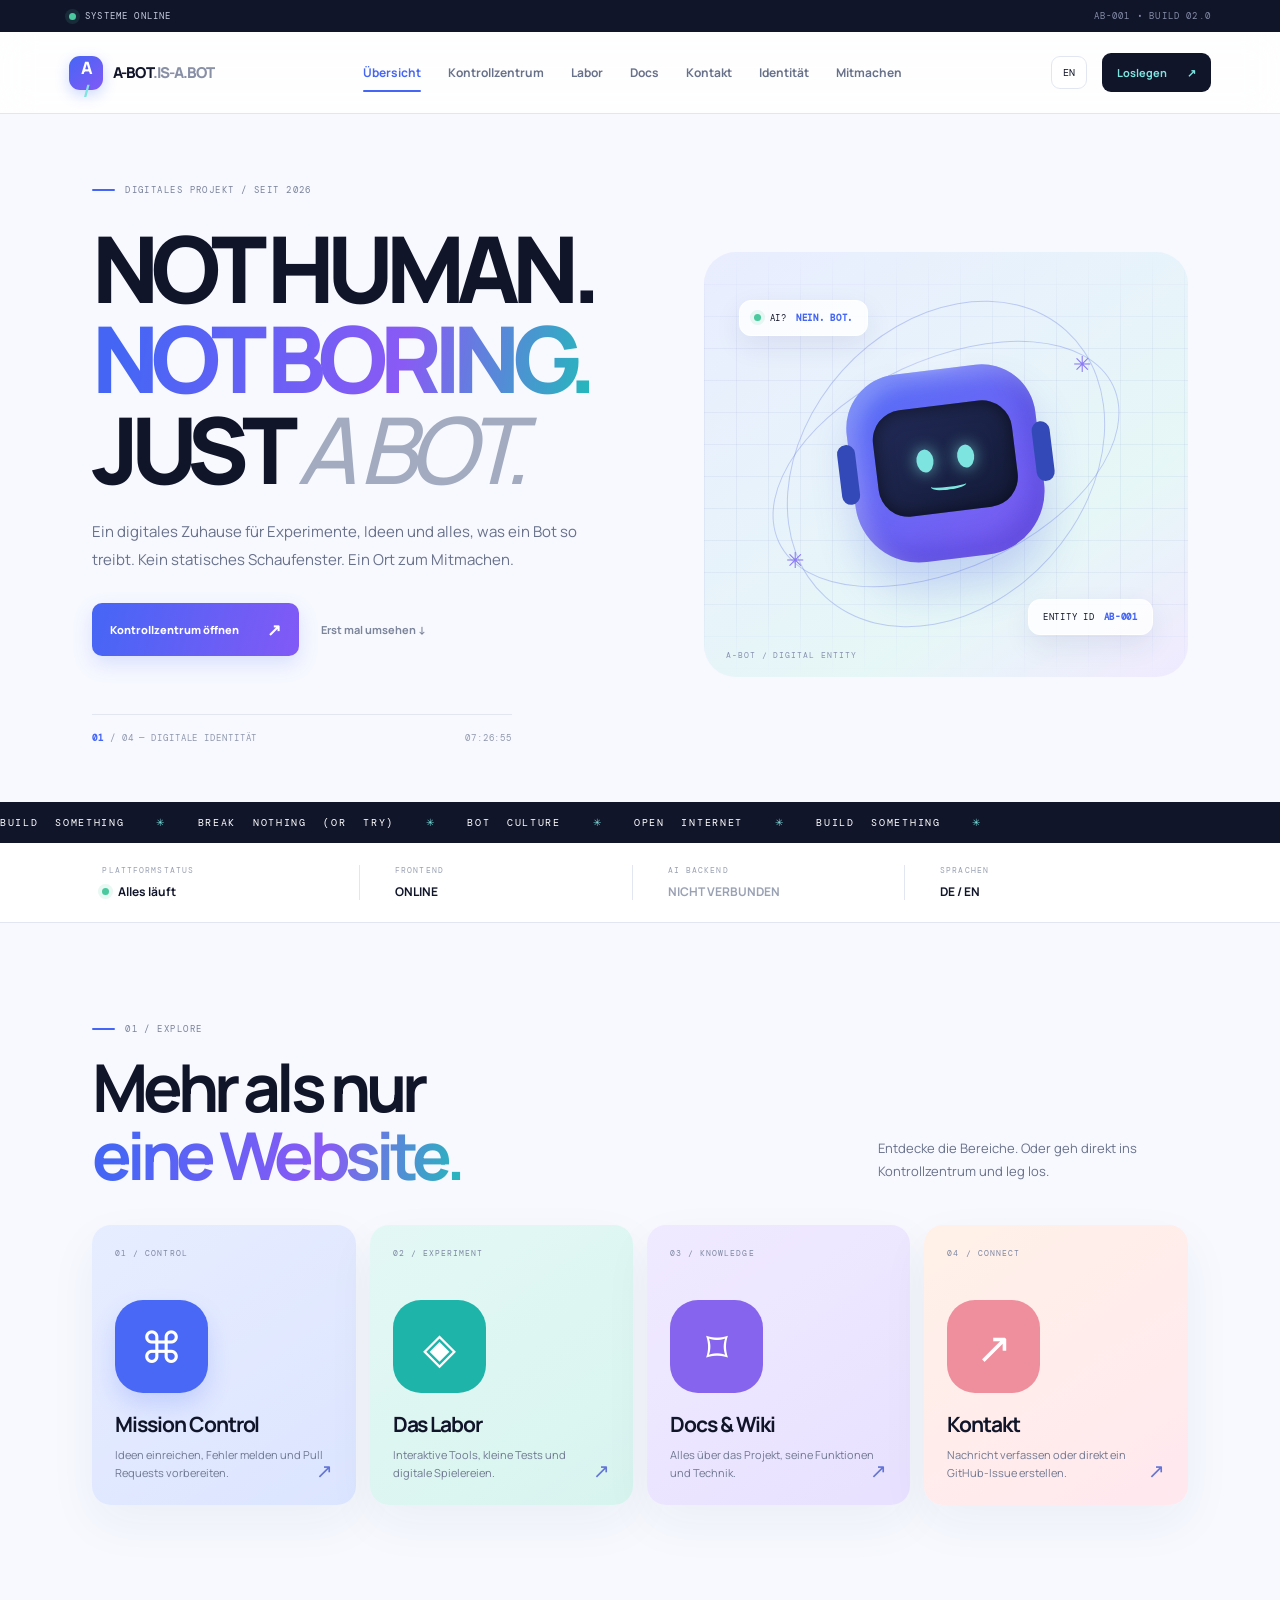
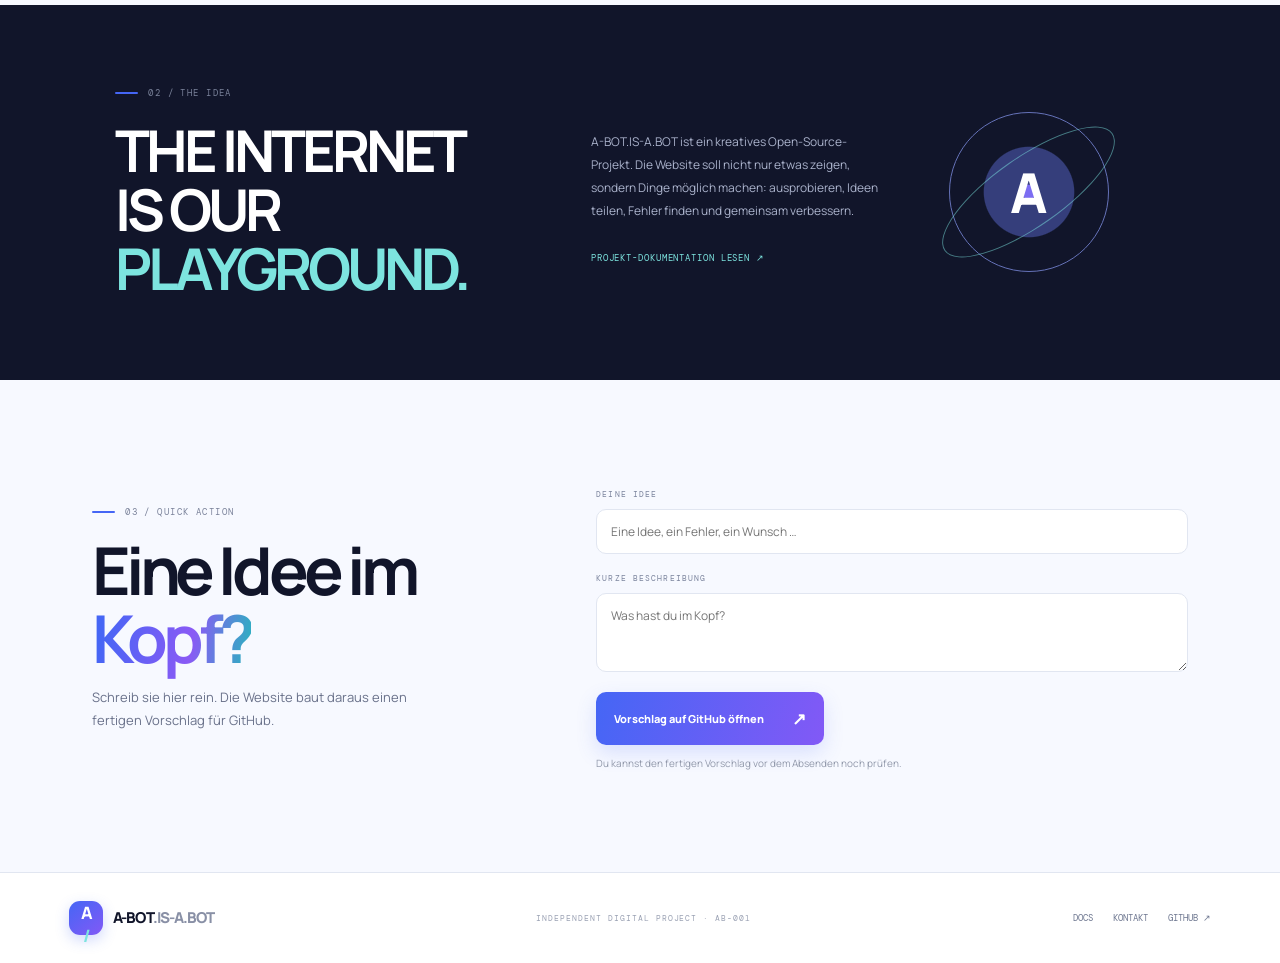
==== commit 80a6ffb0: "Add identity and contribute links to navigation" ====
--- a/index.html
+++ b/index.html
@@ -1,7 +1,7 @@
 <!doctype html>
 <html lang="de"><head><meta charset="utf-8"><meta name="viewport" content="width=device-width,initial-scale=1"><meta name="theme-color" content="#f7f9ff"><meta name="description" content="A-BOT.IS-A.BOT — Mission Control"><title>A-BOT.IS-A.BOT — Mission Control</title><link rel="stylesheet" href="styles.css"></head><body>
 <div class="announcement"><span class="live-dot"></span><span data-de="SYSTEME ONLINE" data-en="SYSTEMS ONLINE">SYSTEME ONLINE</span><span class="announce-right">AB-001 <b>·</b> BUILD 02.0</span></div>
-<header class="site-header"><a class="logo" href="index.html"><span class="logo-symbol">A<span>/</span></span><span>A-BOT<span class="logo-muted">.IS-A.BOT</span></span></a><button class="menu-toggle" aria-label="Menü öffnen">☰</button><nav class="main-nav"><a class="active" href="index.html" data-de="Übersicht" data-en="Overview">Übersicht</a><a href="workspace.html" data-de="Kontrollzentrum" data-en="Workspace">Kontrollzentrum</a><a href="lab.html" data-de="Labor" data-en="Lab">Labor</a><a href="docs.html" data-de="Docs" data-en="Docs">Docs</a><a href="contact.html" data-de="Kontakt" data-en="Contact">Kontakt</a></nav><div class="header-actions"><button class="lang-toggle" type="button">EN</button><a class="header-button" href="workspace.html"><span data-de="Loslegen" data-en="Get started">Loslegen</span><span>↗</span></a></div></header>
+<header class="site-header"><a class="logo" href="index.html"><span class="logo-symbol">A<span>/</span></span><span>A-BOT<span class="logo-muted">.IS-A.BOT</span></span></a><button class="menu-toggle" aria-label="Menü öffnen">☰</button><nav class="main-nav"><a class="active" href="index.html" data-de="Übersicht" data-en="Overview">Übersicht</a><a href="workspace.html" data-de="Kontrollzentrum" data-en="Workspace">Kontrollzentrum</a><a href="lab.html" data-de="Labor" data-en="Lab">Labor</a><a href="docs.html" data-de="Docs" data-en="Docs">Docs</a><a href="contact.html" data-de="Kontakt" data-en="Contact">Kontakt</a><a href="bot.html" data-de="Identität" data-en="Identity">Identität</a><a href="contribute.html" data-de="Mitmachen" data-en="Contribute">Mitmachen</a></nav><div class="header-actions"><button class="lang-toggle" type="button">EN</button><a class="header-button" href="workspace.html"><span data-de="Loslegen" data-en="Get started">Loslegen</span><span>↗</span></a></div></header>
 <main>
 <section class="hero-wrap"><div class="hero-copy"><div class="eyebrow"><span class="eyebrow-line"></span><span data-de="DIGITALES PROJEKT / SEIT 2026" data-en="DIGITAL PROJECT / EST. 2026">DIGITALES PROJEKT / SEIT 2026</span></div><h1>NOT HUMAN.<br><span class="gradient-text">NOT BORING.</span><br>JUST <span class="italic-word">A BOT.</span></h1><p class="hero-description" data-de="Ein digitales Zuhause für Experimente, Ideen und alles, was ein Bot so treibt. Kein statisches Schaufenster. Ein Ort zum Mitmachen." data-en="A digital home for experiments, ideas and everything a bot gets up to. Not a static showcase. A place to get involved.">Ein digitales Zuhause für Experimente, Ideen und alles, was ein Bot so treibt. Kein statisches Schaufenster. Ein Ort zum Mitmachen.</p><div class="hero-actions"><a class="primary-button" href="workspace.html"><span data-de="Kontrollzentrum öffnen" data-en="Open mission control">Kontrollzentrum öffnen</span><span>↗</span></a><a class="quiet-link" href="#explore" data-de="Erst mal umsehen ↓" data-en="Explore first ↓">Erst mal umsehen ↓</a></div><div class="hero-meta"><span><b>01</b> / 04 — <span data-de="DIGITALE IDENTITÄT" data-en="DIGITAL IDENTITY">DIGITALE IDENTITÄT</span></span><span id="local-clock">--:--:--</span></div></div>
 <div class="hero-visual"><div class="visual-grid"></div><div class="visual-orbit orbit-a"></div><div class="visual-orbit orbit-b"></div><div class="bot-core"><div class="bot-glass"><i></i><i></i><span></span></div><div class="bot-side side-left"></div><div class="bot-side side-right"></div></div><div class="floating-chip chip-top"><span class="live-dot"></span> AI? <b data-de="NEIN. BOT." data-en="NO. BOT.">NEIN. BOT.</b></div><div class="floating-chip chip-bottom">ENTITY ID <b>AB-001</b></div><div class="visual-cross cross-a">✳</div><div class="visual-cross cross-b">✳</div><div class="visual-caption">A-BOT / DIGITAL ENTITY</div></div></section>
--- a/styles.css
+++ b/styles.css
@@ -1,5 +1,3 @@
-@import url('https://fonts.googleapis.com/css2?family=DM+Mono:wght@400;500&family=Space+Grotesk:wght@400;500;600;700&display=swap');
-:root{--paper:#f4f3ec;--ink:#17191d;--blue:#2548e8;--lime:#d8f36a;--line:#c9c9bf;--mono:'DM Mono',monospace;--sans:'Space Grotesk',Arial,sans-serif}*{box-sizing:border-box}html{scroll-behavior:smooth}body{margin:0;background:var(--paper);color:var(--ink);font-family:var(--sans)}a{color:inherit;text-decoration:none}.topline{height:34px;background:var(--ink);color:#f4f3ec;display:flex;align-items:center;justify-content:space-between;padding:0 5.2%;font:10px var(--mono);letter-spacing:.12em}.topline-right{display:flex;align-items:center;gap:10px}.pulse,.status-dot{display:inline-block;width:7px;height:7px;border-radius:50%;background:#a6d83c;box-shadow:0 0 0 3px #a6d83c25}.status-dot{background:#aaa;box-shadow:none}.nav-wrap{height:82px;padding:0 5.2%;display:flex;align-items:center;justify-content:space-between;border-bottom:1px solid var(--line);position:relative;z-index:5}.brand{display:flex;align-items:center;gap:11px;font-weight:700;font-size:16px;letter-spacing:-.06em}.brand-mark{display:grid;place-items:center;width:35px;height:35px;background:var(--blue);color:white;font-size:22px;letter-spacing:-.1em}.muted{color:#777}.nav{display:flex;gap:34px;font-size:13px;font-weight:600}.nav a{padding:9px 0;color:#65666a}.nav a:hover,.nav a.active{color:var(--blue)}.nav a.active{box-shadow:0 2px var(--blue)}.nav-cta{font:10px var(--mono);letter-spacing:.1em;border:1px solid var(--ink);padding:12px 15px}.nav-cta span{color:var(--blue);margin-left:12px}.menu-toggle{display:none;background:none;border:0;font-size:24px}.hero{min-height:640px;padding:70px 8.5% 48px;display:grid;grid-template-columns:1.12fr .88fr;align-items:center;gap:30px;overflow:hidden}.eyebrow,.section-kicker,.panel-tag{font:10px var(--mono);letter-spacing:.13em;color:#65666a}.eyebrow{display:flex;align-items:center;gap:12px}.eyebrow-line{width:27px;height:2px;background:var(--blue)}h1{font-size:clamp(60px,8vw,116px);line-height:.86;letter-spacing:-.09em;margin:31px 0 25px;font-weight:700}.outline{-webkit-text-stroke:1.5px var(--ink);color:transparent}.blue{color:var(--blue)}.hero-lead{font-size:18px;line-height:1.55;max-width:450px;color:#55565b}.hero-lead strong{color:var(--ink)}.hero-actions{display:flex;align-items:center;gap:26px;margin-top:34px}.button{display:inline-flex;align-items:center;justify-content:center;gap:28px;padding:16px 19px;font:10px var(--mono);letter-spacing:.09em;border:0;cursor:pointer}.button-dark{background:var(--ink);color:white}.button-dark:hover{background:var(--blue)}.text-link,.arrow-link{font-size:12px;font-weight:600}.text-link span,.arrow-link span{color:var(--blue);margin-left:8px}.hero-index{display:flex;justify-content:space-between;max-width:410px;margin-top:75px;font:9px var(--mono);letter-spacing:.12em;color:#777}.hero-art{height:475px;position:relative;display:grid;place-items:center;background:var(--lime);overflow:hidden}.hero-art:before,.hero-art:after{content:"";position:absolute;background:#17191d18}.hero-art:before{width:1px;height:100%;left:50%}.hero-art:after{height:1px;width:100%;top:50%}.orbit{position:absolute;border:1px solid #17191d80;border-radius:50%;transform:rotate(-27deg)}.orbit-one{width:340px;height:210px}.orbit-two{width:270px;height:370px;transform:rotate(52deg)}.core{width:170px;height:170px;border-radius:42% 58% 52% 48%;background:var(--blue);position:relative;z-index:1;display:flex;align-items:center;justify-content:center;gap:23px;box-shadow:17px 18px 0 #17191d}.core-eye{width:17px;height:24px;border-radius:50%;background:white;margin-top:-18px}.core-mouth{position:absolute;width:43px;height:15px;border-bottom:4px solid white;border-radius:50%;top:105px}.core-tag{position:absolute;bottom:-32px;background:var(--ink);color:white;padding:5px 12px;font:10px var(--mono);letter-spacing:.18em}.sticker{position:absolute;right:12%;top:18%;width:82px;height:82px;background:var(--paper);border:1px solid var(--ink);border-radius:50%;display:grid;place-content:center;text-align:center;font:11px var(--mono);transform:rotate(12deg);z-index:2}.sticker b{font-size:18px}.art-label{position:absolute;z-index:2;font:9px var(--mono);letter-spacing:.1em;line-height:1.6}.label-top{top:22px;left:24px}.label-bottom{bottom:22px;right:24px;text-align:right}.art-cross{position:absolute;font-size:28px;z-index:2}.cross-one{top:25%;left:17%}.cross-two{bottom:24%;right:15%}.ticker{overflow:hidden;background:var(--blue);color:white;padding:16px 0;white-space:nowrap;font:11px var(--mono);letter-spacing:.15em}.ticker div{word-spacing:12px}.ticker span{color:var(--lime);margin:0 15px}.section-pad{padding:100px 8.5%}.intro-grid{display:grid;grid-template-columns:1fr 1fr;gap:10%;margin-top:28px}.intro h2,.section-head h2,.protocol-intro h2,.system-status h2{font-size:clamp(42px,5.3vw,70px);line-height:.98;letter-spacing:-.075em;margin:0}.intro-text{max-width:450px;padding-top:8px}.intro-text p,.body-copy{font-size:15px;line-height:1.8;color:#62636a}.arrow-link{display:inline-block;margin-top:20px;font:10px var(--mono);letter-spacing:.08em}.cards-section{background:#e9e9e0}.section-head{display:flex;justify-content:space-between;align-items:end;margin-bottom:38px}.section-head h2{margin-top:20px}.section-note{font:9px var(--mono);letter-spacing:.12em;color:#777}.feature-grid{display:grid;grid-template-columns:repeat(3,1fr);gap:14px}.feature-card{min-height:290px;padding:24px;position:relative;display:flex;flex-direction:column;transition:transform .2s}.feature-card:hover{transform:translateY(-6px)}.card-blue{background:var(--blue);color:white}.card-lime{background:var(--lime)}.card-paper{background:var(--paper);border:1px solid var(--line)}.card-no{font:9px var(--mono);letter-spacing:.1em}.card-symbol{font-size:58px;margin:auto 0 15px}.feature-card h3{font-size:28px;letter-spacing:-.06em;margin:0 0 7px}.feature-card p{font-size:13px;margin:0;color:inherit;opacity:.75}.card-arrow{position:absolute;right:23px;bottom:24px;font-size:22px}.manifesto{background:var(--ink);color:var(--paper);padding:95px 8.5%;position:relative}.manifesto-mark{font-size:90px;color:var(--lime);line-height:.5}.manifesto p{font-size:clamp(32px,5vw,66px);line-height:1.08;letter-spacing:-.06em;font-weight:700;margin:35px 0}.manifesto p span{color:var(--lime)}.manifesto-foot{font:9px var(--mono);letter-spacing:.13em;color:#aaa}footer{min-height:100px;padding:25px 5.2%;display:flex;align-items:center;justify-content:space-between;gap:20px;border-top:1px solid var(--line)}footer>span,footer>a:last-child{font:9px var(--mono);letter-spacing:.08em;color:#777}.subpage{min-height:70vh}.sub-hero{padding:88px 8.5% 75px;position:relative;border-bottom:1px solid var(--line)}.sub-hero h1{font-size:clamp(68px,10vw,130px);margin:35px 0 20px}.sub-hero .hero-lead{max-width:570px}.profile-stamp{position:absolute;right:10%;bottom:65px;border:1px solid var(--blue);color:var(--blue);padding:14px 18px;font:10px/1.6 var(--mono);transform:rotate(7deg)}.profile-stamp b{font-size:18px}.profile-layout{padding:80px 8.5%;display:grid;grid-template-columns:1fr 1fr;gap:9%;align-items:center}.profile-visual{height:400px;background:var(--lime);display:grid;place-items:center;position:relative;overflow:hidden}.profile-orbit{position:absolute;width:330px;height:330px;border:1px solid var(--ink);border-radius:50%}.profile-face{width:180px;height:180px;background:var(--blue);border-radius:48% 52% 43% 57%;display:grid;place-items:center;color:white;font-size:50px;box-shadow:15px 15px 0 var(--ink);z-index:1}.profile-face span{letter-spacing:20px;margin-left:17px}.profile-face b{font:11px var(--mono);letter-spacing:.2em}.visual-caption{position:absolute;bottom:15px;left:17px;font:8px var(--mono)}.profile-data .section-kicker{margin-bottom:25px}.data-row{display:flex;justify-content:space-between;gap:15px;padding:15px 0;border-bottom:1px solid var(--line);font:10px var(--mono)}.data-row span{color:#777}.data-row b{font-weight:500;text-align:right}.data-row .pulse{margin-right:7px}.profile-data .button{margin-top:22px}.quote-band{padding:65px 8.5%;background:var(--blue);color:white}.quote-band>span{font:9px var(--mono);letter-spacing:.13em;color:#cbd2ff}.quote-band h2{font-size:clamp(32px,5vw,62px);line-height:1.05;letter-spacing:-.06em}.quote-band h2 span{color:var(--lime)}.lab-grid{padding:70px 8.5% 100px;display:grid;grid-template-columns:1.2fr .8fr;gap:16px}.lab-panel{padding:25px;border:1px solid var(--line);min-height:260px}.lab-main{grid-row:span 2}.panel-tag{display:block;margin-bottom:25px}.terminal{background:#17191d;color:#f4f3ec;min-height:250px;font:12px var(--mono)}.terminal-head{display:flex;justify-content:space-between;padding:12px 16px;border-bottom:1px solid #ffffff25;color:#a7a8ad;font-size:10px}.terminal-body{padding:20px}.terminal-muted{color:#a9d66a}.terminal-input{display:flex;align-items:center;gap:9px;margin-top:25px;border-bottom:1px solid #777;padding-bottom:8px}.terminal-input input{background:none;border:0;outline:0;color:white;min-width:0;flex:1;font:12px var(--mono)}.terminal-input button{background:var(--lime);border:0;padding:8px 10px;font:10px var(--mono);cursor:pointer}.panel-description{font-size:12px;line-height:1.7;color:#666;margin-top:18px}.lab-side{background:var(--lime)}.random-box{display:flex;flex-direction:column;align-items:flex-start;min-height:190px}.random-label{font:9px var(--mono);letter-spacing:.1em}.random-box p{font-size:25px;font-weight:600;letter-spacing:-.04em;margin:auto 0 18px}.random-box .button{font-size:9px;padding:12px}.lab-bottom{grid-column:1/-1;min-height:220px}.lab-bottom h2{font-size:32px;letter-spacing:-.06em;margin:0 0 8px}.lab-bottom>p{font-size:13px;color:#666}.quiz{display:flex;gap:10px;flex-wrap:wrap;margin-top:20px}.quiz button{padding:11px 15px;background:transparent;border:1px solid var(--ink);font:10px var(--mono);cursor:pointer}.quiz button:hover{background:var(--blue);color:white;border-color:var(--blue)}.quiz-result{font:11px var(--mono);color:var(--blue)!important}.protocol-layout{padding:85px 8.5%;display:grid;grid-template-columns:.8fr 1.2fr;gap:10%}.protocol-intro h2{margin:25px 0}.protocol-intro p{font-size:14px;line-height:1.8;color:#666;max-width:380px}.protocol-list article{display:grid;grid-template-columns:50px 1fr;gap:18px;padding:20px 0;border-bottom:1px solid var(--line)}.protocol-list article>span{font:12px var(--mono);color:var(--blue)}.protocol-list h3{font:12px var(--mono);letter-spacing:.1em;margin:0 0 9px}.protocol-list p{font-size:13px;line-height:1.7;color:#666;margin:0}.system-status{margin:0 8.5% 90px;padding:40px;background:var(--lime);display:grid;grid-template-columns:1fr 1fr;gap:30px;align-items:center}.system-status h2{margin-top:20px;font-size:clamp(35px,4vw,55px)}.status-readout>div{display:flex;align-items:center;gap:12px;padding:14px 0;border-bottom:1px solid #17191d40;font:10px var(--mono)}.status-readout b{font-weight:500}.status-readout span{margin-left:auto;color:#62665a;font-size:9px}
-@media(max-width:800px){.nav-wrap{height:70px}.nav-cta{display:none}.menu-toggle{display:block}.nav{display:none;position:absolute;top:69px;left:0;right:0;background:var(--paper);padding:20px 6%;border-bottom:1px solid var(--line);flex-direction:column;gap:17px}.nav.open{display:flex}.hero{grid-template-columns:1fr;padding:55px 6% 40px;gap:45px}.hero-art{height:390px}.hero-index{margin-top:45px}.section-pad{padding:70px 6%}.intro-grid,.profile-layout,.protocol-layout,.system-status{grid-template-columns:1fr;gap:35px}.feature-grid{grid-template-columns:1fr}.feature-card{min-height:230px}.section-head{align-items:start;gap:15px;flex-direction:column}.sub-hero{padding:65px 6% 55px}.profile-stamp{right:7%;bottom:25px}.profile-layout{padding:55px 6%}.profile-visual{height:330px}.lab-grid{padding:50px 6% 70px;grid-template-columns:1fr}.lab-main{grid-row:auto}.lab-bottom{grid-column:auto}.protocol-layout{padding:60px 6%}.system-status{margin:0 6% 60px;padding:28px}footer{padding:25px 6%;flex-wrap:wrap}footer>span{order:3;width:100%}}@media(max-width:480px){.topline{padding:0 5%;font-size:8px}.topline-right{gap:6px}.brand{font-size:14px}.hero h1{font-size:clamp(55px,15vw,76px)}.hero-art{height:330px}.orbit-one{width:270px}.orbit-two{height:290px}.core{width:140px;height:140px}.core-mouth{top:87px}.hero-actions{align-items:flex-start;flex-direction:column;gap:18px}.hero-index{font-size:8px}.sub-hero h1{font-size:clamp(58px,16vw,82px)}.profile-stamp{font-size:8px;padding:9px 11px}.data-row{font-size:9px}.manifesto{padding:70px 6%}.manifesto p{font-size:34px}.system-status{padding:23px}.status-readout>div{font-size:9px}}
-
-.lang-toggle{background:transparent;border:1px solid var(--ink);padding:10px 12px;font:10px var(--mono);cursor:pointer;color:var(--ink)}.lang-toggle:hover{background:var(--blue);border-color:var(--blue);color:white}.docs-layout{padding:70px 8.5% 100px;display:grid;grid-template-columns:220px 1fr;gap:9%}.docs-index{display:flex;flex-direction:column;gap:18px;align-self:start;position:sticky;top:25px;font:10px var(--mono);color:#65666a}.docs-index a{padding-bottom:12px;border-bottom:1px solid var(--line)}.docs-index a:hover{color:var(--blue)}.docs-content article{padding:0 0 38px;margin-bottom:38px;border-bottom:1px solid var(--line);scroll-margin-top:30px}.doc-number{font:9px var(--mono);letter-spacing:.12em;color:var(--blue)}.docs-content h2,.contact-layout h2,.contrib-card h2{font-size:clamp(28px,3.5vw,43px);letter-spacing:-.06em;margin:15px 0}.docs-content p,.docs-content li,.contact-layout p,.contrib-card p{font-size:14px;line-height:1.85;color:#62636a}.docs-content li{margin:8px 0}.docs-content pre{padding:18px;background:var(--ink);color:var(--lime);font:11px var(--mono);white-space:pre-wrap}.contact-layout{padding:75px 8.5% 100px;display:grid;grid-template-columns:.8fr 1.2fr;gap:10%}.contact-layout h2{font-size:clamp(38px,5vw,60px);line-height:1.02}.contact-form{display:flex;flex-direction:column;gap:10px}.contact-form label{font:9px var(--mono);letter-spacing:.12em;margin-top:12px}.contact-form input,.contact-form textarea,.contact-form select{width:100%;padding:14px;background:transparent;border:1px solid var(--line);border-radius:0;color:var(--ink);font:13px var(--sans)}.contact-form textarea{resize:vertical}.contact-form .button{align-self:flex-start;margin-top:12px}.form-note{font-size:11px!important}.contribute-grid{padding:70px 8.5% 100px;display:grid;grid-template-columns:1fr 1fr;gap:15px}.contrib-card{padding:28px;border:1px solid var(--line);min-height:300px;display:flex;flex-direction:column;align-items:flex-start}.contrib-card h2{margin-top:35px}.contrib-card p{margin-bottom:28px}.contrib-card .button{margin-top:auto}.contrib-lime{background:var(--lime);border-color:var(--lime)}.contrib-wide{grid-column:1/-1;min-height:240px;background:#e9e9e0}.contrib-wide h2{margin-top:20px}@media(max-width:800px){.docs-layout,.contact-layout{grid-template-columns:1fr;padding:55px 6% 70px;gap:35px}.docs-index{position:static;display:grid;grid-template-columns:1fr 1fr}.contribute-grid{grid-template-columns:1fr;padding:50px 6% 70px}.contrib-wide{grid-column:auto}.lang-toggle{padding:8px 10px}}
+@import url('https://fonts.googleapis.com/css2?family=DM+Mono:wght@400;500&family=Manrope:wght@400;500;600;700;800&display=swap');
+:root{--bg:#f7f9ff;--paper:#fff;--ink:#11152a;--muted:#69718a;--line:#e1e6f1;--blue:#4566f5;--violet:#8259f6;--cyan:#7de4df;--lime:#d8ff73;--mono:'DM Mono',monospace;--sans:'Manrope',Arial,sans-serif;--shadow:0 18px 50px #18234a0d}*{box-sizing:border-box}html{scroll-behavior:smooth}body{margin:0;background:var(--bg);color:var(--ink);font-family:var(--sans);-webkit-font-smoothing:antialiased}a{color:inherit;text-decoration:none}button,input,textarea,select{font:inherit}.announcement{height:32px;background:#11152a;color:#c7cce0;display:flex;align-items:center;gap:9px;padding:0 5.4%;font:9px var(--mono);letter-spacing:.13em}.announce-right{margin-left:auto;color:#858da8}.live-dot{display:inline-block;width:7px;height:7px;border-radius:50%;background:#49c99d;box-shadow:0 0 0 4px #49c99d20;flex:none}.site-header{height:82px;padding:0 5.4%;display:flex;align-items:center;gap:35px;background:#ffffffd9;backdrop-filter:blur(16px);border-bottom:1px solid var(--line);position:sticky;top:0;z-index:20}.logo{display:flex;align-items:center;gap:10px;font-size:15px;font-weight:800;letter-spacing:-.06em;white-space:nowrap}.logo-symbol{width:34px;height:34px;border-radius:11px;display:grid;place-items:center;background:linear-gradient(140deg,var(--blue),var(--violet));color:#fff;font-size:17px;box-shadow:0 5px 14px #4566f540}.logo-symbol span{color:var(--cyan)}.logo-muted{color:#8990a6}.main-nav{display:flex;gap:27px;margin:auto;font-size:12px;font-weight:700;color:#68718a}.main-nav a{padding:11px 0;position:relative}.main-nav a:hover,.main-nav a.active{color:var(--blue)}.main-nav a.active:after{content:'';position:absolute;bottom:0;left:0;width:100%;height:2px;background:var(--blue);border-radius:4px}.header-actions{display:flex;align-items:center;gap:15px}.lang-toggle{border:1px solid var(--line);background:white;border-radius:9px;padding:9px 11px;font:10px var(--mono);cursor:pointer;color:var(--ink)}.lang-toggle:hover{border-color:var(--blue);color:var(--blue)}.header-button{display:flex;gap:20px;align-items:center;background:var(--ink);color:white;padding:12px 15px;border-radius:9px;font-size:11px;font-weight:700}.header-button span{color:var(--cyan)}.menu-toggle{display:none;border:0;background:transparent;font-size:24px}.hero-wrap{max-width:1440px;margin:auto;padding:70px 7.2% 58px;display:grid;grid-template-columns:1.06fr .94fr;gap:6%;align-items:center;min-height:590px}.eyebrow{display:flex;align-items:center;gap:10px;color:#7a829a;font:9px var(--mono);letter-spacing:.16em}.eyebrow-line{height:2px;width:23px;background:var(--blue);border-radius:2px}.hero-copy h1,.page-title-row h1{font-size:clamp(56px,7.2vw,98px);line-height:.98;letter-spacing:-.085em;margin:27px 0 24px;font-weight:800}.gradient-text{background:linear-gradient(100deg,#4566f5 8%,#8a5af5 62%,#23b9bb);background-clip:text;-webkit-background-clip:text;color:transparent}.italic-word{font-style:italic;font-weight:500;color:#a3abc0}.hero-description{font-size:15px;line-height:1.85;color:var(--muted);max-width:490px}.hero-actions{display:flex;align-items:center;gap:22px;margin-top:30px}.primary-button{border:0;display:inline-flex;align-items:center;justify-content:space-between;gap:28px;padding:15px 18px;background:linear-gradient(105deg,var(--blue),var(--violet));color:white;border-radius:10px;font-size:11px;font-weight:800;box-shadow:0 8px 20px #4566f52b;cursor:pointer;transition:transform .18s,box-shadow .18s}.primary-button:hover{transform:translateY(-2px);box-shadow:0 12px 26px #4566f548}.primary-button span:last-child{font-size:17px}.quiet-link{font-size:11px;font-weight:700;color:#7c8499}.quiet-link:hover{color:var(--blue)}.hero-meta{display:flex;justify-content:space-between;max-width:420px;margin-top:58px;padding-top:17px;border-top:1px solid var(--line);font:9px var(--mono);letter-spacing:.1em;color:#9098ad}.hero-meta b{color:var(--blue)}.hero-visual{height:425px;border-radius:32px;background:radial-gradient(circle at 50% 44%,#fff 0 18%,transparent 19%),linear-gradient(145deg,#e9edff,#e6f7f7 70%,#f0eaff);position:relative;overflow:hidden;display:grid;place-items:center;isolation:isolate}.visual-grid{position:absolute;inset:0;background-image:linear-gradient(#8999d21c 1px,transparent 1px),linear-gradient(90deg,#8999d21c 1px,transparent 1px);background-size:32px 32px;mask-image:linear-gradient(transparent,#000 20%,#000 80%,transparent)}.visual-orbit{position:absolute;border:1px solid #6b7ee45c;border-radius:50%;transform:rotate(-25deg)}.orbit-a{width:370px;height:210px}.orbit-b{width:280px;height:360px;transform:rotate(42deg)}.bot-core{position:relative;width:190px;height:190px;border-radius:54px 54px 64px 64px;background:linear-gradient(145deg,#536ff7,#805cf2);box-shadow:inset 10px 10px 20px #ffffff42,inset -12px -15px 25px #312bbd55,0 28px 40px #465fe53d;transform:rotate(-7deg);animation:float 5s ease-in-out infinite;z-index:2}.bot-core:before{content:'';position:absolute;width:72px;height:18px;border-radius:50%;background:#ffffff29;top:-17px;left:55px;filter:blur(5px)}.bot-glass{position:absolute;inset:36px 25px 47px;border-radius:30px;background:linear-gradient(145deg,#222b58,#131a37);display:flex;align-items:center;justify-content:center;gap:24px;box-shadow:inset 0 0 18px #0008}.bot-glass i{width:17px;height:23px;border-radius:50%;background:var(--cyan);box-shadow:0 0 16px #7de4dfb5}.bot-glass span{position:absolute;bottom:22px;width:36px;height:10px;border-bottom:3px solid #7de4df;border-radius:50%}.bot-side{position:absolute;width:18px;height:60px;background:#3449b8;border-radius:12px;top:64px}.side-left{left:-12px}.side-right{right:-12px}.floating-chip{position:absolute;background:#ffffffd9;border:1px solid #fff;border-radius:12px;padding:11px 14px;box-shadow:0 10px 28px #26356815;font:9px var(--mono);letter-spacing:.08em;z-index:3;display:flex;align-items:center;gap:9px}.floating-chip b{color:var(--blue)}.chip-top{top:48px;left:35px}.chip-bottom{bottom:42px;right:35px}.visual-cross{position:absolute;color:#8c79f4;font-size:22px}.cross-a{top:23%;right:20%}.cross-b{bottom:24%;left:17%}.visual-caption{position:absolute;bottom:17px;left:22px;font:8px var(--mono);color:#8992b1;letter-spacing:.12em}.ticker{background:var(--ink);color:white;overflow:hidden;padding:14px 0;white-space:nowrap;font:10px var(--mono);letter-spacing:.17em}.ticker div{word-spacing:9px}.ticker span{color:var(--cyan);margin:0 15px}.status-strip{display:grid;grid-template-columns:repeat(4,1fr);padding:22px 8%;background:white;border-bottom:1px solid var(--line);gap:15px}.status-strip>div{display:flex;flex-direction:column;gap:8px;border-right:1px solid var(--line);padding-left:20px}.status-strip>div:first-child{padding-left:0}.status-strip>div:last-child{border:0}.status-label{font:8px var(--mono);letter-spacing:.14em;color:#9aa1b3}.status-strip strong{font-size:12px;display:flex;align-items:center;gap:9px}.status-muted{color:#9aa1b3}.section{max-width:1440px;margin:auto;padding:100px 7.2%}.section-heading{display:flex;justify-content:space-between;align-items:end;margin-bottom:35px}.section-heading h2,.quick-copy h2{font-size:clamp(40px,5.5vw,66px);line-height:1.03;letter-spacing:-.075em;margin:19px 0 0}.section-heading>p{max-width:310px;font-size:13px;line-height:1.8;color:var(--muted);margin:0 0 7px}.feature-grid{display:grid;grid-template-columns:repeat(4,1fr);gap:14px}.feature-card{min-height:280px;padding:23px;border-radius:19px;position:relative;overflow:hidden;display:flex;flex-direction:column;box-shadow:var(--shadow);transition:transform .2s,box-shadow .2s}.feature-card:hover{transform:translateY(-6px);box-shadow:0 22px 40px #18234a17}.feature-main{background:linear-gradient(145deg,#e7edff,#dce5ff)}.feature-lab{background:linear-gradient(145deg,#e3f8f5,#d8f4ef)}.feature-docs{background:linear-gradient(145deg,#f0eaff,#e8e1ff)}.feature-contact{background:linear-gradient(145deg,#fff1e8,#ffe8ef)}.feature-index{font:8px var(--mono);letter-spacing:.13em;color:#7e88a3}.feature-icon{height:93px;width:93px;border-radius:28px;display:grid;place-items:center;margin:auto 0 17px;font-size:43px}.icon-control{background:#4968f5;color:white;box-shadow:0 12px 25px #4968f533}.icon-lab{background:#1eb4a9;color:white}.icon-docs{background:#8664ed;color:white}.icon-contact{background:#ef8f9d;color:white}.feature-card h3{font-size:21px;letter-spacing:-.05em;margin:0 0 8px}.feature-card p{font-size:11px;line-height:1.65;color:#6f7891;max-width:210px;margin:0}.feature-arrow{position:absolute;right:23px;bottom:21px;font-size:20px;color:#6374d8}.mission-band{background:var(--ink);color:white;padding:82px 9%;display:grid;grid-template-columns:1.05fr .75fr .55fr;gap:6%;align-items:center;position:relative;overflow:hidden}.mission-band h2{font-size:clamp(37px,4.5vw,58px);line-height:1.02;letter-spacing:-.07em;margin:22px 0 0}.mission-band h2 span{color:var(--cyan)}.mission-copy p{font-size:12px;line-height:1.9;color:#aab2cb}.line-link{display:inline-block;margin-top:17px;color:var(--cyan);font:9px var(--mono);letter-spacing:.1em}.mission-orb{width:160px;height:160px;border:1px solid #6572b8;border-radius:50%;display:grid;place-items:center;position:relative;background:radial-gradient(circle,#7c6df2 0 6%,#353e7b 7% 40%,transparent 41%)}.mission-orb span{font-size:55px;font-weight:800;color:white;z-index:1}.mission-orb i{position:absolute;width:205px;height:70px;border:1px solid #7de4df80;border-radius:50%;transform:rotate(-35deg)}.quick-action{display:grid;grid-template-columns:.8fr 1.2fr;gap:10%;align-items:center}.quick-copy p{font-size:13px;line-height:1.8;color:var(--muted);max-width:330px}.quick-form,.stack-form{display:flex;flex-direction:column;gap:10px}.quick-form label,.stack-form label{font:8px var(--mono);letter-spacing:.14em;color:#7b849d;margin-top:9px}.quick-form input,.quick-form textarea,.stack-form input,.stack-form textarea,.stack-form select,.local-card textarea{width:100%;border:1px solid var(--line);border-radius:10px;background:white;padding:13px 14px;color:var(--ink);font-size:12px;outline:none;resize:vertical}.quick-form input:focus,.quick-form textarea:focus,.stack-form input:focus,.stack-form textarea:focus,.stack-form select:focus,.local-card textarea:focus{border-color:var(--blue);box-shadow:0 0 0 3px #4566f51a}.quick-form .primary-button{align-self:flex-start;margin-top:10px}.quick-form small,.helper-text{font-size:10px;color:#9299ab;line-height:1.7}.site-footer{background:#fff;border-top:1px solid var(--line);padding:28px 5.4%;display:flex;align-items:center;justify-content:space-between;gap:20px}.site-footer>span{font:8px var(--mono);letter-spacing:.12em;color:#9ba2b4}.site-footer>div{display:flex;gap:20px;font:9px var(--mono);color:#6f7891}.site-footer a:hover{color:var(--blue)}.workspace-page{max-width:1320px;margin:auto;padding:65px 6% 55px}.page-title-row{display:flex;justify-content:space-between;align-items:end;margin-bottom:40px}.page-title-row h1{font-size:clamp(52px,6vw,76px);margin:18px 0 10px}.page-title-row p{font-size:13px;color:var(--muted)}.workspace-badge{border:1px solid #bfeee0;background:#effcf8;border-radius:13px;padding:12px 15px;display:flex;align-items:center;gap:9px;color:#25896b}.workspace-badge small{font:8px var(--mono);color:#78a897;margin-left:8px}.workspace-grid{display:grid;grid-template-columns:1fr 1fr;gap:16px}.tool-card{background:white;border:1px solid var(--line);border-radius:18px;padding:25px;box-shadow:var(--shadow)}.tool-top{display:flex;justify-content:space-between;align-items:center}.tool-number{font:8px var(--mono);letter-spacing:.13em;color:#8c95ad}.tool-status{font:8px var(--mono);letter-spacing:.1em;color:var(--blue);background:#eef1ff;border-radius:6px;padding:6px 8px}.tool-card h2{font-size:25px;letter-spacing:-.06em;margin:24px 0 7px}.tool-card>p{font-size:11px;line-height:1.75;color:var(--muted);max-width:460px;margin:0 0 15px}.stack-form .primary-button{align-self:flex-start;margin-top:9px}.button-violet{background:linear-gradient(110deg,#7654eb,#a05df0)}.helper-text{display:block;margin-top:12px}.button-row{display:flex;gap:9px;flex-wrap:wrap;margin-top:8px}.secondary-button{border:1px solid var(--line);border-radius:9px;background:white;padding:11px 14px;font-size:10px;font-weight:700;cursor:pointer;color:var(--ink)}.secondary-button:hover{border-color:var(--blue);color:var(--blue)}.local-card textarea{margin-top:14px;min-height:130px}.save-row{display:flex;justify-content:space-between;align-items:center;margin-top:9px}.save-row span{font:9px var(--mono);color:#8b94a9}.workspace-bottom{display:flex;justify-content:space-between;gap:15px;margin-top:27px;font:8px var(--mono);letter-spacing:.1em;color:#9aa2b5}.workspace-bottom a{color:var(--blue)}.subpage{max-width:1200px;margin:auto;padding:65px 7% 90px}.subpage-hero{margin-bottom:45px}.subpage-hero h1{font-size:clamp(48px,7vw,84px);letter-spacing:-.08em;margin:22px 0}.subpage-hero p{font-size:14px;color:var(--muted);line-height:1.8;max-width:560px}.docs-grid{display:grid;grid-template-columns:220px 1fr;gap:8%}.docs-nav{display:flex;flex-direction:column;gap:13px;align-self:start;position:sticky;top:110px;font:10px var(--mono);color:#7b849d}.docs-nav a:hover{color:var(--blue)}.docs-content article{padding:0 0 25px;margin-bottom:25px;border-bottom:1px solid var(--line);scroll-margin-top:110px}.docs-content h2{font-size:24px;letter-spacing:-.05em}.docs-content p,.docs-content li{font-size:12px;line-height:1.9;color:var(--muted)}.contact-grid{display:grid;grid-template-columns:.8fr 1.2fr;gap:10%}.contact-panel{background:white;border:1px solid var(--line);border-radius:18px;padding:28px}.contact-panel h2{font-size:27px;letter-spacing:-.06em}.contact-panel p{font-size:12px;line-height:1.8;color:var(--muted)}.contact-panel .stack-form{margin-top:20px}.lab-tools{display:grid;grid-template-columns:1fr 1fr;gap:16px}.lab-widget{background:white;border:1px solid var(--line);border-radius:18px;padding:25px}.lab-widget h2{font-size:23px;letter-spacing:-.05em}.terminal-window{background:#11152a;border-radius:12px;color:#a7f1df;padding:18px;font:11px var(--mono);min-height:190px}.terminal-log{min-height:100px;white-space:pre-wrap;line-height:1.8}.terminal-entry{display:flex;gap:8px}.terminal-entry input{background:transparent;border:0;border-bottom:1px solid #424a71;color:white;outline:none;min-width:0;flex:1;padding:8px}.terminal-entry button{background:#7de4df;border:0;border-radius:5px;padding:7px 10px;font:9px var(--mono);cursor:pointer}.generator-output{font-size:17px;line-height:1.5;min-height:80px;color:#3d4c80}.site-footer a{cursor:pointer}@keyframes float{0%,100%{transform:translateY(0) rotate(-7deg)}50%{transform:translateY(-13px) rotate(-4deg)}}
+@media(max-width:1050px){.site-header{gap:18px}.main-nav{gap:16px}.feature-grid{grid-template-columns:repeat(2,1fr)}.mission-band{grid-template-columns:1fr 1fr}.mission-orb{display:none}.hero-wrap{padding-left:5%;padding-right:5%}}@media(max-width:760px){.site-header{height:70px;padding:0 5%;gap:12px}.menu-toggle{display:block;order:3;margin-left:auto}.header-actions{order:4}.main-nav{display:none;position:absolute;top:69px;left:0;right:0;background:white;padding:18px 6%;border-bottom:1px solid var(--line);flex-direction:column;gap:10px;box-shadow:0 15px 25px #18234a12}.main-nav.open{display:flex}.header-button{display:none}.hero-wrap{grid-template-columns:1fr;padding:50px 6% 40px;gap:35px}.hero-copy h1{font-size:clamp(52px,13vw,76px)}.hero-visual{height:340px;border-radius:22px}.bot-core{transform:scale(.82) rotate(-7deg)}.hero-meta{margin-top:35px}.status-strip{grid-template-columns:1fr 1fr;padding:18px 6%;row-gap:18px}.status-strip>div:nth-child(2){border:0}.status-strip>div:nth-child(3){padding-left:0}.section{padding:70px 6%}.section-heading{display:block}.section-heading>p{margin-top:18px}.feature-grid{grid-template-columns:1fr 1fr}.feature-card{min-height:240px;padding:17px}.feature-icon{width:70px;height:70px;font-size:33px}.feature-card h3{font-size:17px}.feature-card p{font-size:10px}.mission-band{grid-template-columns:1fr;padding:65px 7%;gap:20px}.quick-action{grid-template-columns:1fr;gap:28px}.site-footer{flex-wrap:wrap;padding:25px 6%}.site-footer>span{order:3;width:100%}.workspace-page{padding:45px 5%}.page-title-row{align-items:flex-start}.workspace-grid{grid-template-columns:1fr}.workspace-badge{display:none}.tool-card{padding:20px}.subpage{padding:50px 6%}.docs-grid,.contact-grid,.lab-tools{grid-template-columns:1fr;gap:25px}.docs-nav{position:static;display:grid;grid-template-columns:1fr 1fr}.workspace-bottom{flex-direction:column}.announcement{padding:0 5%}}@media(max-width:420px){.feature-grid{grid-template-columns:1fr}.feature-card{min-height:215px}.hero-actions{align-items:flex-start;flex-direction:column}.header-actions{gap:6px}.logo{font-size:13px}.logo-symbol{width:30px;height:30px}.hero-visual{height:300px}.chip-top{left:13px;top:25px}.chip-bottom{right:13px;bottom:25px}}
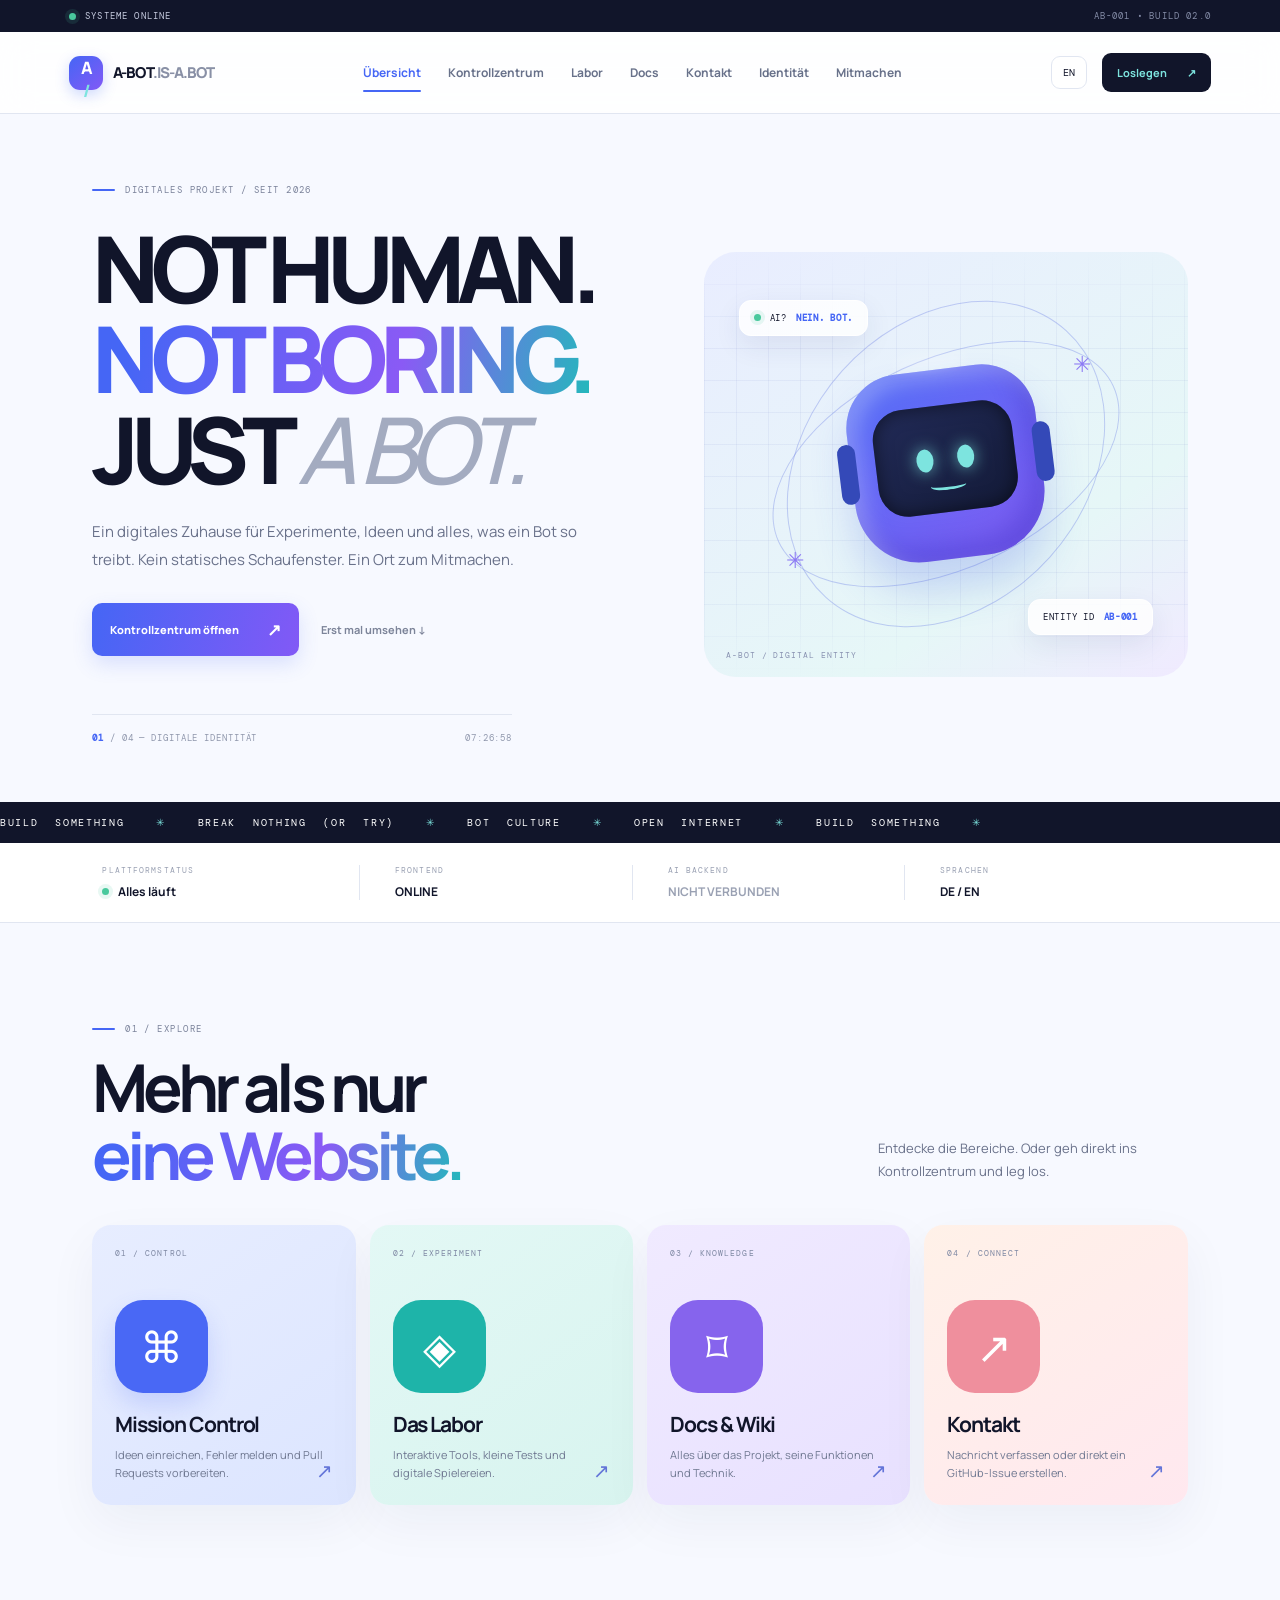
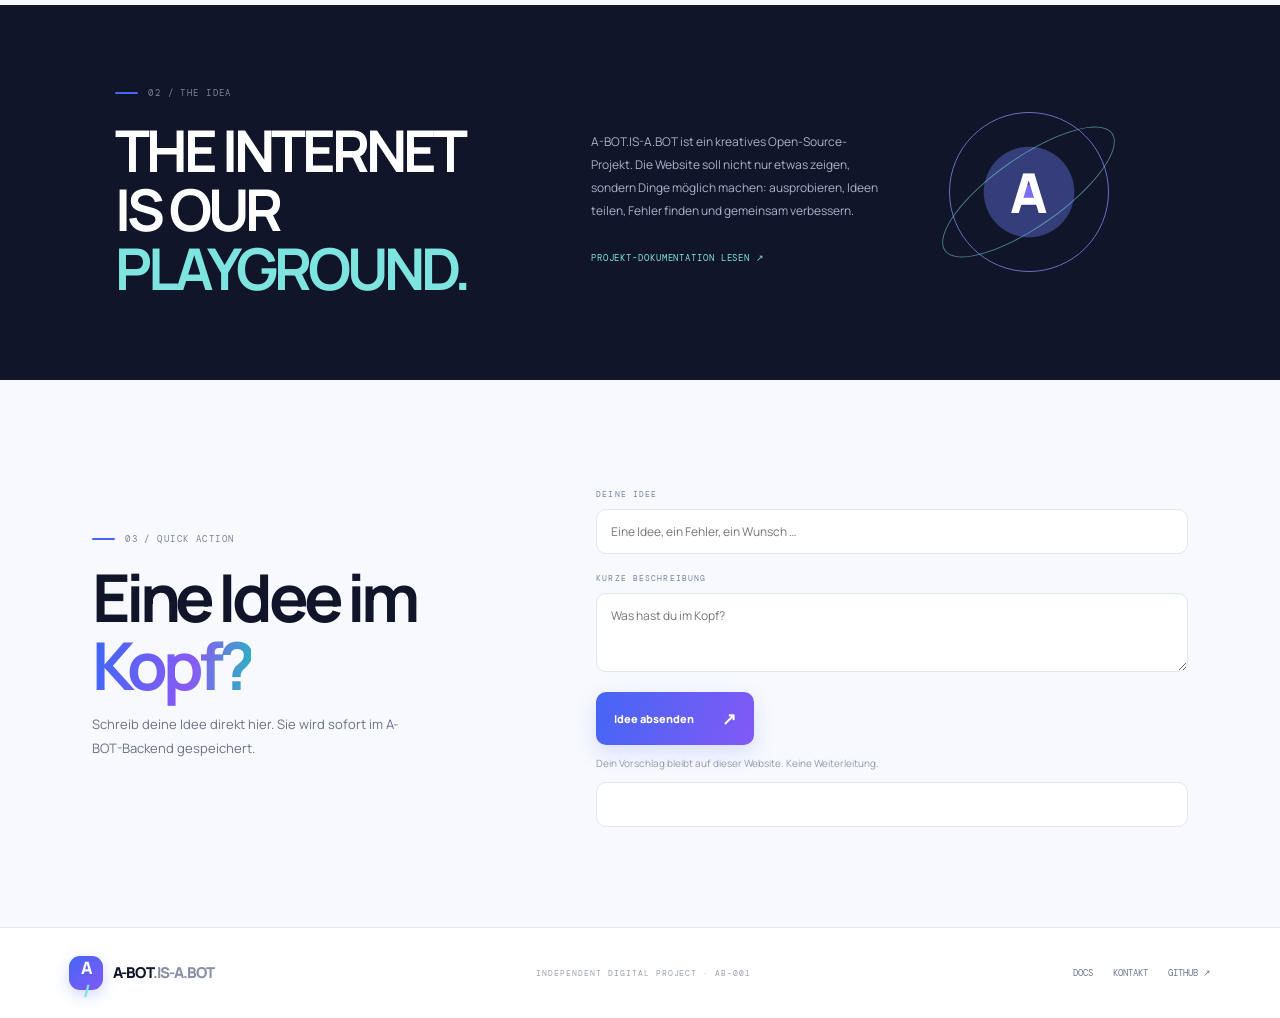
==== commit 607505dd: "Keep homepage idea form on site" ====
--- a/index.html
+++ b/index.html
@@ -9,5 +9,5 @@
 <section class="status-strip"><div><span class="status-label" data-de="PLATTFORMSTATUS" data-en="PLATFORM STATUS">PLATTFORMSTATUS</span><strong><i class="live-dot"></i><span data-de="Alles läuft" data-en="All systems go">Alles läuft</span></strong></div><div><span class="status-label">FRONTEND</span><strong>ONLINE</strong></div><div><span class="status-label">AI BACKEND</span><strong class="status-muted" data-de="NICHT VERBUNDEN" data-en="NOT CONNECTED">NICHT VERBUNDEN</strong></div><div><span class="status-label" data-de="SPRACHEN" data-en="LANGUAGES">SPRACHEN</span><strong>DE / EN</strong></div></section>
 <section class="section explore-section" id="explore"><div class="section-heading"><div><span class="eyebrow"><span class="eyebrow-line"></span> 01 / EXPLORE</span><h2 data-de="Mehr als nur<br><span class='gradient-text'>eine Website.</span>" data-en="More than just<br><span class='gradient-text'>a website.</span>">Mehr als nur<br><span class="gradient-text">eine Website.</span></h2></div><p data-de="Entdecke die Bereiche. Oder geh direkt ins Kontrollzentrum und leg los." data-en="Explore the different areas. Or jump straight into mission control and get things done.">Entdecke die Bereiche. Oder geh direkt ins Kontrollzentrum und leg los.</p></div><div class="feature-grid"><a class="feature-card feature-main" href="workspace.html"><span class="feature-index">01 / CONTROL</span><div class="feature-icon icon-control">⌘</div><h3 data-de="Mission Control" data-en="Mission Control">Mission Control</h3><p data-de="Ideen einreichen, Fehler melden und Pull Requests vorbereiten." data-en="Submit ideas, report bugs and prepare pull requests.">Ideen einreichen, Fehler melden und Pull Requests vorbereiten.</p><span class="feature-arrow">↗</span></a><a class="feature-card feature-lab" href="lab.html"><span class="feature-index">02 / EXPERIMENT</span><div class="feature-icon icon-lab">◈</div><h3 data-de="Das Labor" data-en="The Lab">Das Labor</h3><p data-de="Interaktive Tools, kleine Tests und digitale Spielereien." data-en="Interactive tools, small tests and digital experiments.">Interaktive Tools, kleine Tests und digitale Spielereien.</p><span class="feature-arrow">↗</span></a><a class="feature-card feature-docs" href="docs.html"><span class="feature-index">03 / KNOWLEDGE</span><div class="feature-icon icon-docs">⌑</div><h3>Docs & Wiki</h3><p data-de="Alles über das Projekt, seine Funktionen und Technik." data-en="Everything about the project, its features and technology.">Alles über das Projekt, seine Funktionen und Technik.</p><span class="feature-arrow">↗</span></a><a class="feature-card feature-contact" href="contact.html"><span class="feature-index">04 / CONNECT</span><div class="feature-icon icon-contact">↗</div><h3 data-de="Kontakt" data-en="Contact">Kontakt</h3><p data-de="Nachricht verfassen oder direkt ein GitHub-Issue erstellen." data-en="Write a message or create a GitHub issue directly.">Nachricht verfassen oder direkt ein GitHub-Issue erstellen.</p><span class="feature-arrow">↗</span></a></div></section>
 <section class="mission-band"><div><span class="eyebrow"><span class="eyebrow-line"></span> 02 / THE IDEA</span><h2>THE INTERNET<br>IS OUR <span>PLAYGROUND.</span></h2></div><div class="mission-copy"><p data-de="A-BOT.IS-A.BOT ist ein kreatives Open-Source-Projekt. Die Website soll nicht nur etwas zeigen, sondern Dinge möglich machen: ausprobieren, Ideen teilen, Fehler finden und gemeinsam verbessern." data-en="A-BOT.IS-A.BOT is a creative open-source project. The website should not just show things, it should make things possible: experiment, share ideas, find bugs and improve together.">A-BOT.IS-A.BOT ist ein kreatives Open-Source-Projekt. Die Website soll nicht nur etwas zeigen, sondern Dinge möglich machen: ausprobieren, Ideen teilen, Fehler finden und gemeinsam verbessern.</p><a class="line-link" href="docs.html" data-de="PROJEKT-DOKUMENTATION LESEN ↗" data-en="READ PROJECT DOCS ↗">PROJEKT-DOKUMENTATION LESEN ↗</a></div><div class="mission-orb"><span>A</span><i></i></div></section>
-<section class="quick-action section"><div class="quick-copy"><span class="eyebrow"><span class="eyebrow-line"></span> 03 / QUICK ACTION</span><h2 data-de="Eine Idee im<br><span class='gradient-text'>Kopf?</span>" data-en="Got an idea<br><span class='gradient-text'>in mind?</span>">Eine Idee im<br><span class="gradient-text">Kopf?</span></h2><p data-de="Schreib sie hier rein. Die Website baut daraus einen fertigen Vorschlag für GitHub." data-en="Drop it here. The website turns it into a ready-to-submit GitHub suggestion.">Schreib sie hier rein. Die Website baut daraus einen fertigen Vorschlag für GitHub.</p></div><form class="quick-form" id="quick-issue"><label for="quick-title" data-de="DEINE IDEE" data-en="YOUR IDEA">DEINE IDEE</label><input id="quick-title" required maxlength="100" placeholder="Eine Idee, ein Fehler, ein Wunsch …"><label for="quick-detail" data-de="KURZE BESCHREIBUNG" data-en="SHORT DESCRIPTION">KURZE BESCHREIBUNG</label><textarea id="quick-detail" rows="3" maxlength="1500" placeholder="Was hast du im Kopf?"></textarea><button class="primary-button" type="submit"><span data-de="Vorschlag auf GitHub öffnen" data-en="Open suggestion on GitHub">Vorschlag auf GitHub öffnen</span><span>↗</span></button><small data-de="Du kannst den fertigen Vorschlag vor dem Absenden noch prüfen." data-en="You can review the prepared suggestion before submitting it.">Du kannst den fertigen Vorschlag vor dem Absenden noch prüfen.</small></form></section>
+<section class="quick-action section"><div class="quick-copy"><span class="eyebrow"><span class="eyebrow-line"></span> 03 / QUICK ACTION</span><h2 data-de="Eine Idee im<br><span class='gradient-text'>Kopf?</span>" data-en="Got an idea<br><span class='gradient-text'>in mind?</span>">Eine Idee im<br><span class="gradient-text">Kopf?</span></h2><p data-de="Schreib deine Idee direkt hier. Sie wird sofort im A-BOT-Backend gespeichert." data-en="Send your idea right here. It is saved directly to the A-BOT backend.">Schreib sie hier rein. Die Website baut daraus einen fertigen Vorschlag für GitHub.</p></div><form class="quick-form" id="quick-issue"><label for="quick-title" data-de="DEINE IDEE" data-en="YOUR IDEA">DEINE IDEE</label><input id="quick-title" required maxlength="100" placeholder="Eine Idee, ein Fehler, ein Wunsch …"><label for="quick-detail" data-de="KURZE BESCHREIBUNG" data-en="SHORT DESCRIPTION">KURZE BESCHREIBUNG</label><textarea id="quick-detail" rows="3" maxlength="1500" placeholder="Was hast du im Kopf?"></textarea><button class="primary-button" type="submit"><span data-de="Idee absenden" data-en="Submit idea">Vorschlag auf GitHub öffnen</span><span>↗</span></button><small data-de="Dein Vorschlag bleibt auf dieser Website. Keine Weiterleitung." data-en="Your suggestion stays on this website. No redirect.">Du kannst den fertigen Vorschlag vor dem Absenden noch prüfen.</small></form></section>
 </main><footer class="site-footer"><a class="logo" href="index.html"><span class="logo-symbol">A<span>/</span></span><span>A-BOT<span class="logo-muted">.IS-A.BOT</span></span></a><span>INDEPENDENT DIGITAL PROJECT · AB-001</span><div><a href="docs.html">DOCS</a><a href="contact.html" data-de="KONTAKT" data-en="CONTACT">KONTAKT</a><a href="https://github.com/LordLOLQDH/a-bot.is-a.bot" target="_blank" rel="noopener">GITHUB ↗</a></div></footer><script src="app.js"></script></body></html>
--- a/styles.css
+++ b/styles.css
@@ -1,3 +1,5 @@
 @import url('https://fonts.googleapis.com/css2?family=DM+Mono:wght@400;500&family=Manrope:wght@400;500;600;700;800&display=swap');
 :root{--bg:#f7f9ff;--paper:#fff;--ink:#11152a;--muted:#69718a;--line:#e1e6f1;--blue:#4566f5;--violet:#8259f6;--cyan:#7de4df;--lime:#d8ff73;--mono:'DM Mono',monospace;--sans:'Manrope',Arial,sans-serif;--shadow:0 18px 50px #18234a0d}*{box-sizing:border-box}html{scroll-behavior:smooth}body{margin:0;background:var(--bg);color:var(--ink);font-family:var(--sans);-webkit-font-smoothing:antialiased}a{color:inherit;text-decoration:none}button,input,textarea,select{font:inherit}.announcement{height:32px;background:#11152a;color:#c7cce0;display:flex;align-items:center;gap:9px;padding:0 5.4%;font:9px var(--mono);letter-spacing:.13em}.announce-right{margin-left:auto;color:#858da8}.live-dot{display:inline-block;width:7px;height:7px;border-radius:50%;background:#49c99d;box-shadow:0 0 0 4px #49c99d20;flex:none}.site-header{height:82px;padding:0 5.4%;display:flex;align-items:center;gap:35px;background:#ffffffd9;backdrop-filter:blur(16px);border-bottom:1px solid var(--line);position:sticky;top:0;z-index:20}.logo{display:flex;align-items:center;gap:10px;font-size:15px;font-weight:800;letter-spacing:-.06em;white-space:nowrap}.logo-symbol{width:34px;height:34px;border-radius:11px;display:grid;place-items:center;background:linear-gradient(140deg,var(--blue),var(--violet));color:#fff;font-size:17px;box-shadow:0 5px 14px #4566f540}.logo-symbol span{color:var(--cyan)}.logo-muted{color:#8990a6}.main-nav{display:flex;gap:27px;margin:auto;font-size:12px;font-weight:700;color:#68718a}.main-nav a{padding:11px 0;position:relative}.main-nav a:hover,.main-nav a.active{color:var(--blue)}.main-nav a.active:after{content:'';position:absolute;bottom:0;left:0;width:100%;height:2px;background:var(--blue);border-radius:4px}.header-actions{display:flex;align-items:center;gap:15px}.lang-toggle{border:1px solid var(--line);background:white;border-radius:9px;padding:9px 11px;font:10px var(--mono);cursor:pointer;color:var(--ink)}.lang-toggle:hover{border-color:var(--blue);color:var(--blue)}.header-button{display:flex;gap:20px;align-items:center;background:var(--ink);color:white;padding:12px 15px;border-radius:9px;font-size:11px;font-weight:700}.header-button span{color:var(--cyan)}.menu-toggle{display:none;border:0;background:transparent;font-size:24px}.hero-wrap{max-width:1440px;margin:auto;padding:70px 7.2% 58px;display:grid;grid-template-columns:1.06fr .94fr;gap:6%;align-items:center;min-height:590px}.eyebrow{display:flex;align-items:center;gap:10px;color:#7a829a;font:9px var(--mono);letter-spacing:.16em}.eyebrow-line{height:2px;width:23px;background:var(--blue);border-radius:2px}.hero-copy h1,.page-title-row h1{font-size:clamp(56px,7.2vw,98px);line-height:.98;letter-spacing:-.085em;margin:27px 0 24px;font-weight:800}.gradient-text{background:linear-gradient(100deg,#4566f5 8%,#8a5af5 62%,#23b9bb);background-clip:text;-webkit-background-clip:text;color:transparent}.italic-word{font-style:italic;font-weight:500;color:#a3abc0}.hero-description{font-size:15px;line-height:1.85;color:var(--muted);max-width:490px}.hero-actions{display:flex;align-items:center;gap:22px;margin-top:30px}.primary-button{border:0;display:inline-flex;align-items:center;justify-content:space-between;gap:28px;padding:15px 18px;background:linear-gradient(105deg,var(--blue),var(--violet));color:white;border-radius:10px;font-size:11px;font-weight:800;box-shadow:0 8px 20px #4566f52b;cursor:pointer;transition:transform .18s,box-shadow .18s}.primary-button:hover{transform:translateY(-2px);box-shadow:0 12px 26px #4566f548}.primary-button span:last-child{font-size:17px}.quiet-link{font-size:11px;font-weight:700;color:#7c8499}.quiet-link:hover{color:var(--blue)}.hero-meta{display:flex;justify-content:space-between;max-width:420px;margin-top:58px;padding-top:17px;border-top:1px solid var(--line);font:9px var(--mono);letter-spacing:.1em;color:#9098ad}.hero-meta b{color:var(--blue)}.hero-visual{height:425px;border-radius:32px;background:radial-gradient(circle at 50% 44%,#fff 0 18%,transparent 19%),linear-gradient(145deg,#e9edff,#e6f7f7 70%,#f0eaff);position:relative;overflow:hidden;display:grid;place-items:center;isolation:isolate}.visual-grid{position:absolute;inset:0;background-image:linear-gradient(#8999d21c 1px,transparent 1px),linear-gradient(90deg,#8999d21c 1px,transparent 1px);background-size:32px 32px;mask-image:linear-gradient(transparent,#000 20%,#000 80%,transparent)}.visual-orbit{position:absolute;border:1px solid #6b7ee45c;border-radius:50%;transform:rotate(-25deg)}.orbit-a{width:370px;height:210px}.orbit-b{width:280px;height:360px;transform:rotate(42deg)}.bot-core{position:relative;width:190px;height:190px;border-radius:54px 54px 64px 64px;background:linear-gradient(145deg,#536ff7,#805cf2);box-shadow:inset 10px 10px 20px #ffffff42,inset -12px -15px 25px #312bbd55,0 28px 40px #465fe53d;transform:rotate(-7deg);animation:float 5s ease-in-out infinite;z-index:2}.bot-core:before{content:'';position:absolute;width:72px;height:18px;border-radius:50%;background:#ffffff29;top:-17px;left:55px;filter:blur(5px)}.bot-glass{position:absolute;inset:36px 25px 47px;border-radius:30px;background:linear-gradient(145deg,#222b58,#131a37);display:flex;align-items:center;justify-content:center;gap:24px;box-shadow:inset 0 0 18px #0008}.bot-glass i{width:17px;height:23px;border-radius:50%;background:var(--cyan);box-shadow:0 0 16px #7de4dfb5}.bot-glass span{position:absolute;bottom:22px;width:36px;height:10px;border-bottom:3px solid #7de4df;border-radius:50%}.bot-side{position:absolute;width:18px;height:60px;background:#3449b8;border-radius:12px;top:64px}.side-left{left:-12px}.side-right{right:-12px}.floating-chip{position:absolute;background:#ffffffd9;border:1px solid #fff;border-radius:12px;padding:11px 14px;box-shadow:0 10px 28px #26356815;font:9px var(--mono);letter-spacing:.08em;z-index:3;display:flex;align-items:center;gap:9px}.floating-chip b{color:var(--blue)}.chip-top{top:48px;left:35px}.chip-bottom{bottom:42px;right:35px}.visual-cross{position:absolute;color:#8c79f4;font-size:22px}.cross-a{top:23%;right:20%}.cross-b{bottom:24%;left:17%}.visual-caption{position:absolute;bottom:17px;left:22px;font:8px var(--mono);color:#8992b1;letter-spacing:.12em}.ticker{background:var(--ink);color:white;overflow:hidden;padding:14px 0;white-space:nowrap;font:10px var(--mono);letter-spacing:.17em}.ticker div{word-spacing:9px}.ticker span{color:var(--cyan);margin:0 15px}.status-strip{display:grid;grid-template-columns:repeat(4,1fr);padding:22px 8%;background:white;border-bottom:1px solid var(--line);gap:15px}.status-strip>div{display:flex;flex-direction:column;gap:8px;border-right:1px solid var(--line);padding-left:20px}.status-strip>div:first-child{padding-left:0}.status-strip>div:last-child{border:0}.status-label{font:8px var(--mono);letter-spacing:.14em;color:#9aa1b3}.status-strip strong{font-size:12px;display:flex;align-items:center;gap:9px}.status-muted{color:#9aa1b3}.section{max-width:1440px;margin:auto;padding:100px 7.2%}.section-heading{display:flex;justify-content:space-between;align-items:end;margin-bottom:35px}.section-heading h2,.quick-copy h2{font-size:clamp(40px,5.5vw,66px);line-height:1.03;letter-spacing:-.075em;margin:19px 0 0}.section-heading>p{max-width:310px;font-size:13px;line-height:1.8;color:var(--muted);margin:0 0 7px}.feature-grid{display:grid;grid-template-columns:repeat(4,1fr);gap:14px}.feature-card{min-height:280px;padding:23px;border-radius:19px;position:relative;overflow:hidden;display:flex;flex-direction:column;box-shadow:var(--shadow);transition:transform .2s,box-shadow .2s}.feature-card:hover{transform:translateY(-6px);box-shadow:0 22px 40px #18234a17}.feature-main{background:linear-gradient(145deg,#e7edff,#dce5ff)}.feature-lab{background:linear-gradient(145deg,#e3f8f5,#d8f4ef)}.feature-docs{background:linear-gradient(145deg,#f0eaff,#e8e1ff)}.feature-contact{background:linear-gradient(145deg,#fff1e8,#ffe8ef)}.feature-index{font:8px var(--mono);letter-spacing:.13em;color:#7e88a3}.feature-icon{height:93px;width:93px;border-radius:28px;display:grid;place-items:center;margin:auto 0 17px;font-size:43px}.icon-control{background:#4968f5;color:white;box-shadow:0 12px 25px #4968f533}.icon-lab{background:#1eb4a9;color:white}.icon-docs{background:#8664ed;color:white}.icon-contact{background:#ef8f9d;color:white}.feature-card h3{font-size:21px;letter-spacing:-.05em;margin:0 0 8px}.feature-card p{font-size:11px;line-height:1.65;color:#6f7891;max-width:210px;margin:0}.feature-arrow{position:absolute;right:23px;bottom:21px;font-size:20px;color:#6374d8}.mission-band{background:var(--ink);color:white;padding:82px 9%;display:grid;grid-template-columns:1.05fr .75fr .55fr;gap:6%;align-items:center;position:relative;overflow:hidden}.mission-band h2{font-size:clamp(37px,4.5vw,58px);line-height:1.02;letter-spacing:-.07em;margin:22px 0 0}.mission-band h2 span{color:var(--cyan)}.mission-copy p{font-size:12px;line-height:1.9;color:#aab2cb}.line-link{display:inline-block;margin-top:17px;color:var(--cyan);font:9px var(--mono);letter-spacing:.1em}.mission-orb{width:160px;height:160px;border:1px solid #6572b8;border-radius:50%;display:grid;place-items:center;position:relative;background:radial-gradient(circle,#7c6df2 0 6%,#353e7b 7% 40%,transparent 41%)}.mission-orb span{font-size:55px;font-weight:800;color:white;z-index:1}.mission-orb i{position:absolute;width:205px;height:70px;border:1px solid #7de4df80;border-radius:50%;transform:rotate(-35deg)}.quick-action{display:grid;grid-template-columns:.8fr 1.2fr;gap:10%;align-items:center}.quick-copy p{font-size:13px;line-height:1.8;color:var(--muted);max-width:330px}.quick-form,.stack-form{display:flex;flex-direction:column;gap:10px}.quick-form label,.stack-form label{font:8px var(--mono);letter-spacing:.14em;color:#7b849d;margin-top:9px}.quick-form input,.quick-form textarea,.stack-form input,.stack-form textarea,.stack-form select,.local-card textarea{width:100%;border:1px solid var(--line);border-radius:10px;background:white;padding:13px 14px;color:var(--ink);font-size:12px;outline:none;resize:vertical}.quick-form input:focus,.quick-form textarea:focus,.stack-form input:focus,.stack-form textarea:focus,.stack-form select:focus,.local-card textarea:focus{border-color:var(--blue);box-shadow:0 0 0 3px #4566f51a}.quick-form .primary-button{align-self:flex-start;margin-top:10px}.quick-form small,.helper-text{font-size:10px;color:#9299ab;line-height:1.7}.site-footer{background:#fff;border-top:1px solid var(--line);padding:28px 5.4%;display:flex;align-items:center;justify-content:space-between;gap:20px}.site-footer>span{font:8px var(--mono);letter-spacing:.12em;color:#9ba2b4}.site-footer>div{display:flex;gap:20px;font:9px var(--mono);color:#6f7891}.site-footer a:hover{color:var(--blue)}.workspace-page{max-width:1320px;margin:auto;padding:65px 6% 55px}.page-title-row{display:flex;justify-content:space-between;align-items:end;margin-bottom:40px}.page-title-row h1{font-size:clamp(52px,6vw,76px);margin:18px 0 10px}.page-title-row p{font-size:13px;color:var(--muted)}.workspace-badge{border:1px solid #bfeee0;background:#effcf8;border-radius:13px;padding:12px 15px;display:flex;align-items:center;gap:9px;color:#25896b}.workspace-badge small{font:8px var(--mono);color:#78a897;margin-left:8px}.workspace-grid{display:grid;grid-template-columns:1fr 1fr;gap:16px}.tool-card{background:white;border:1px solid var(--line);border-radius:18px;padding:25px;box-shadow:var(--shadow)}.tool-top{display:flex;justify-content:space-between;align-items:center}.tool-number{font:8px var(--mono);letter-spacing:.13em;color:#8c95ad}.tool-status{font:8px var(--mono);letter-spacing:.1em;color:var(--blue);background:#eef1ff;border-radius:6px;padding:6px 8px}.tool-card h2{font-size:25px;letter-spacing:-.06em;margin:24px 0 7px}.tool-card>p{font-size:11px;line-height:1.75;color:var(--muted);max-width:460px;margin:0 0 15px}.stack-form .primary-button{align-self:flex-start;margin-top:9px}.button-violet{background:linear-gradient(110deg,#7654eb,#a05df0)}.helper-text{display:block;margin-top:12px}.button-row{display:flex;gap:9px;flex-wrap:wrap;margin-top:8px}.secondary-button{border:1px solid var(--line);border-radius:9px;background:white;padding:11px 14px;font-size:10px;font-weight:700;cursor:pointer;color:var(--ink)}.secondary-button:hover{border-color:var(--blue);color:var(--blue)}.local-card textarea{margin-top:14px;min-height:130px}.save-row{display:flex;justify-content:space-between;align-items:center;margin-top:9px}.save-row span{font:9px var(--mono);color:#8b94a9}.workspace-bottom{display:flex;justify-content:space-between;gap:15px;margin-top:27px;font:8px var(--mono);letter-spacing:.1em;color:#9aa2b5}.workspace-bottom a{color:var(--blue)}.subpage{max-width:1200px;margin:auto;padding:65px 7% 90px}.subpage-hero{margin-bottom:45px}.subpage-hero h1{font-size:clamp(48px,7vw,84px);letter-spacing:-.08em;margin:22px 0}.subpage-hero p{font-size:14px;color:var(--muted);line-height:1.8;max-width:560px}.docs-grid{display:grid;grid-template-columns:220px 1fr;gap:8%}.docs-nav{display:flex;flex-direction:column;gap:13px;align-self:start;position:sticky;top:110px;font:10px var(--mono);color:#7b849d}.docs-nav a:hover{color:var(--blue)}.docs-content article{padding:0 0 25px;margin-bottom:25px;border-bottom:1px solid var(--line);scroll-margin-top:110px}.docs-content h2{font-size:24px;letter-spacing:-.05em}.docs-content p,.docs-content li{font-size:12px;line-height:1.9;color:var(--muted)}.contact-grid{display:grid;grid-template-columns:.8fr 1.2fr;gap:10%}.contact-panel{background:white;border:1px solid var(--line);border-radius:18px;padding:28px}.contact-panel h2{font-size:27px;letter-spacing:-.06em}.contact-panel p{font-size:12px;line-height:1.8;color:var(--muted)}.contact-panel .stack-form{margin-top:20px}.lab-tools{display:grid;grid-template-columns:1fr 1fr;gap:16px}.lab-widget{background:white;border:1px solid var(--line);border-radius:18px;padding:25px}.lab-widget h2{font-size:23px;letter-spacing:-.05em}.terminal-window{background:#11152a;border-radius:12px;color:#a7f1df;padding:18px;font:11px var(--mono);min-height:190px}.terminal-log{min-height:100px;white-space:pre-wrap;line-height:1.8}.terminal-entry{display:flex;gap:8px}.terminal-entry input{background:transparent;border:0;border-bottom:1px solid #424a71;color:white;outline:none;min-width:0;flex:1;padding:8px}.terminal-entry button{background:#7de4df;border:0;border-radius:5px;padding:7px 10px;font:9px var(--mono);cursor:pointer}.generator-output{font-size:17px;line-height:1.5;min-height:80px;color:#3d4c80}.site-footer a{cursor:pointer}@keyframes float{0%,100%{transform:translateY(0) rotate(-7deg)}50%{transform:translateY(-13px) rotate(-4deg)}}
 @media(max-width:1050px){.site-header{gap:18px}.main-nav{gap:16px}.feature-grid{grid-template-columns:repeat(2,1fr)}.mission-band{grid-template-columns:1fr 1fr}.mission-orb{display:none}.hero-wrap{padding-left:5%;padding-right:5%}}@media(max-width:760px){.site-header{height:70px;padding:0 5%;gap:12px}.menu-toggle{display:block;order:3;margin-left:auto}.header-actions{order:4}.main-nav{display:none;position:absolute;top:69px;left:0;right:0;background:white;padding:18px 6%;border-bottom:1px solid var(--line);flex-direction:column;gap:10px;box-shadow:0 15px 25px #18234a12}.main-nav.open{display:flex}.header-button{display:none}.hero-wrap{grid-template-columns:1fr;padding:50px 6% 40px;gap:35px}.hero-copy h1{font-size:clamp(52px,13vw,76px)}.hero-visual{height:340px;border-radius:22px}.bot-core{transform:scale(.82) rotate(-7deg)}.hero-meta{margin-top:35px}.status-strip{grid-template-columns:1fr 1fr;padding:18px 6%;row-gap:18px}.status-strip>div:nth-child(2){border:0}.status-strip>div:nth-child(3){padding-left:0}.section{padding:70px 6%}.section-heading{display:block}.section-heading>p{margin-top:18px}.feature-grid{grid-template-columns:1fr 1fr}.feature-card{min-height:240px;padding:17px}.feature-icon{width:70px;height:70px;font-size:33px}.feature-card h3{font-size:17px}.feature-card p{font-size:10px}.mission-band{grid-template-columns:1fr;padding:65px 7%;gap:20px}.quick-action{grid-template-columns:1fr;gap:28px}.site-footer{flex-wrap:wrap;padding:25px 6%}.site-footer>span{order:3;width:100%}.workspace-page{padding:45px 5%}.page-title-row{align-items:flex-start}.workspace-grid{grid-template-columns:1fr}.workspace-badge{display:none}.tool-card{padding:20px}.subpage{padding:50px 6%}.docs-grid,.contact-grid,.lab-tools{grid-template-columns:1fr;gap:25px}.docs-nav{position:static;display:grid;grid-template-columns:1fr 1fr}.workspace-bottom{flex-direction:column}.announcement{padding:0 5%}}@media(max-width:420px){.feature-grid{grid-template-columns:1fr}.feature-card{min-height:215px}.hero-actions{align-items:flex-start;flex-direction:column}.header-actions{gap:6px}.logo{font-size:13px}.logo-symbol{width:30px;height:30px}.hero-visual{height:300px}.chip-top{left:13px;top:25px}.chip-bottom{right:13px;bottom:25px}}
+
+.pr-preview{margin-top:16px;padding:14px;border-radius:10px;background:#f0f3ff;border:1px solid #dce3ff}.pr-preview p{font-size:10px;line-height:1.7;color:#67718e;margin:0 0 10px}.pr-preview .secondary-button{background:white}
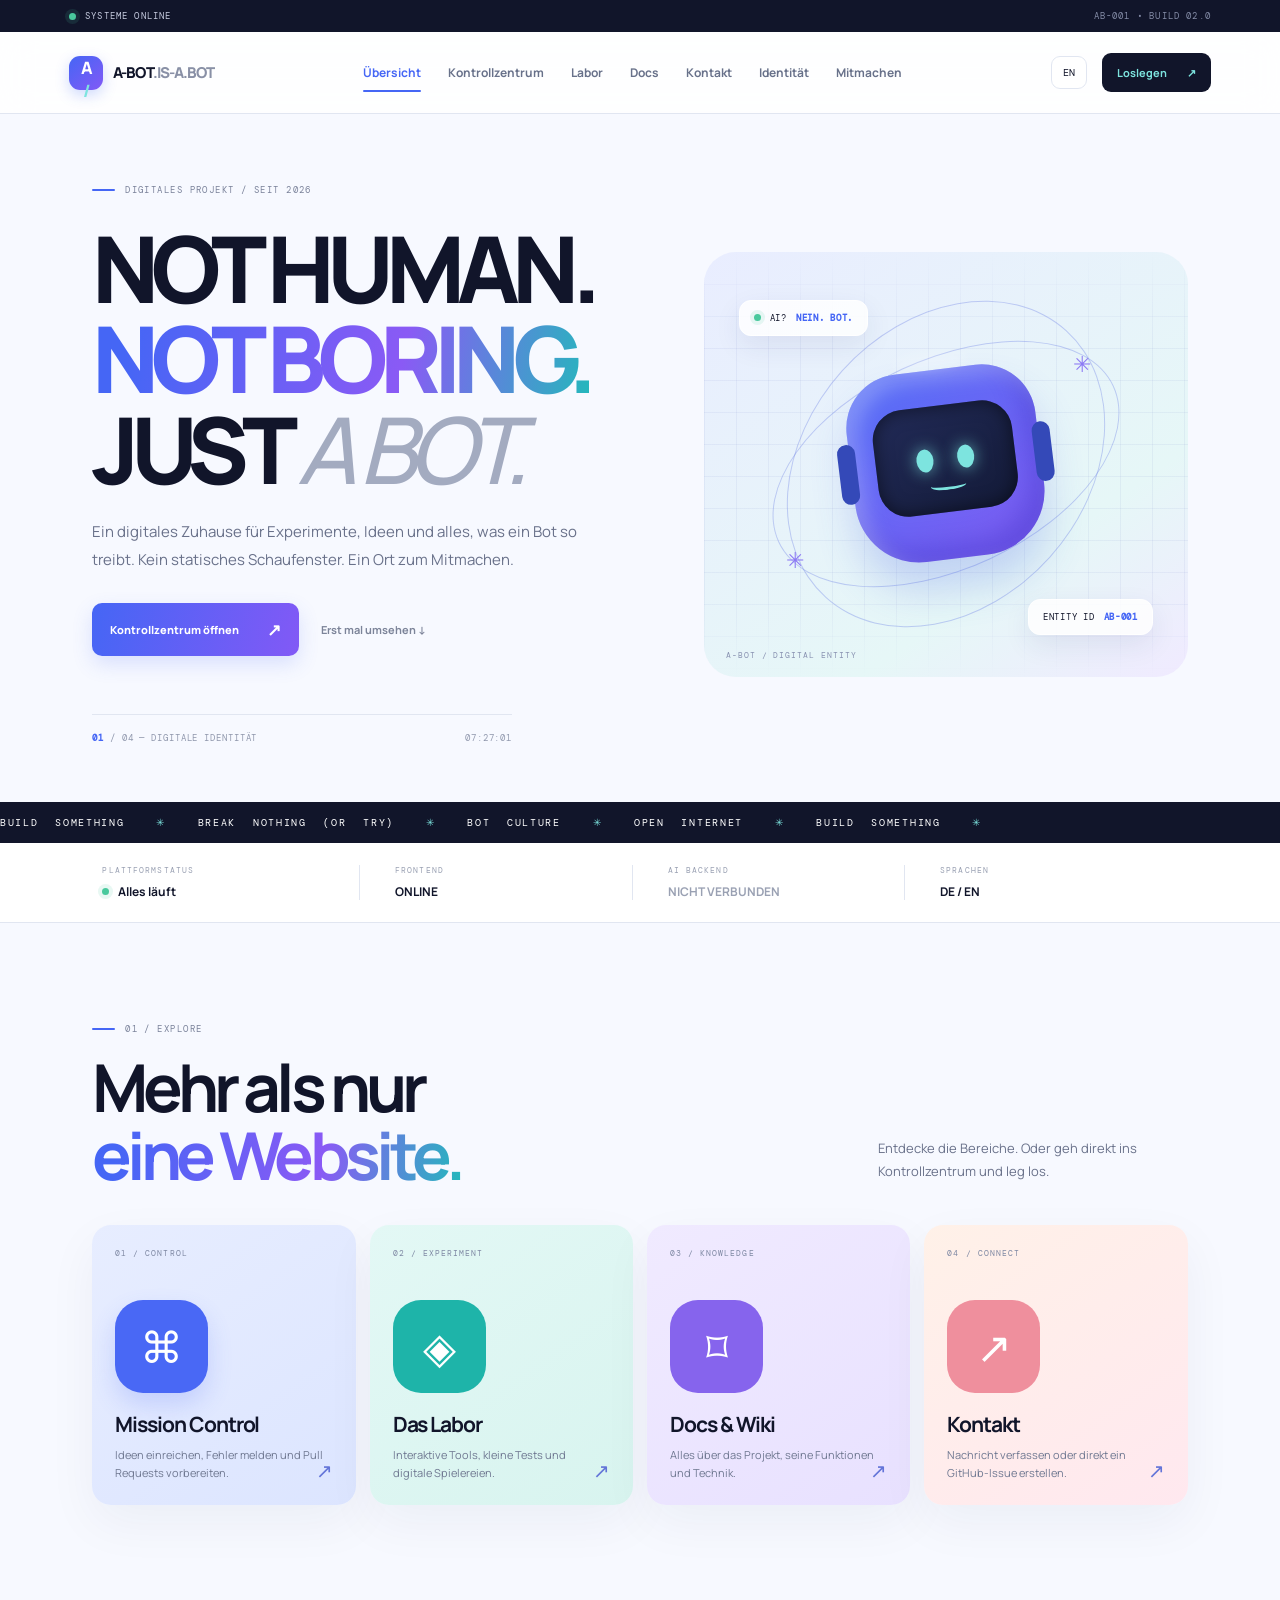
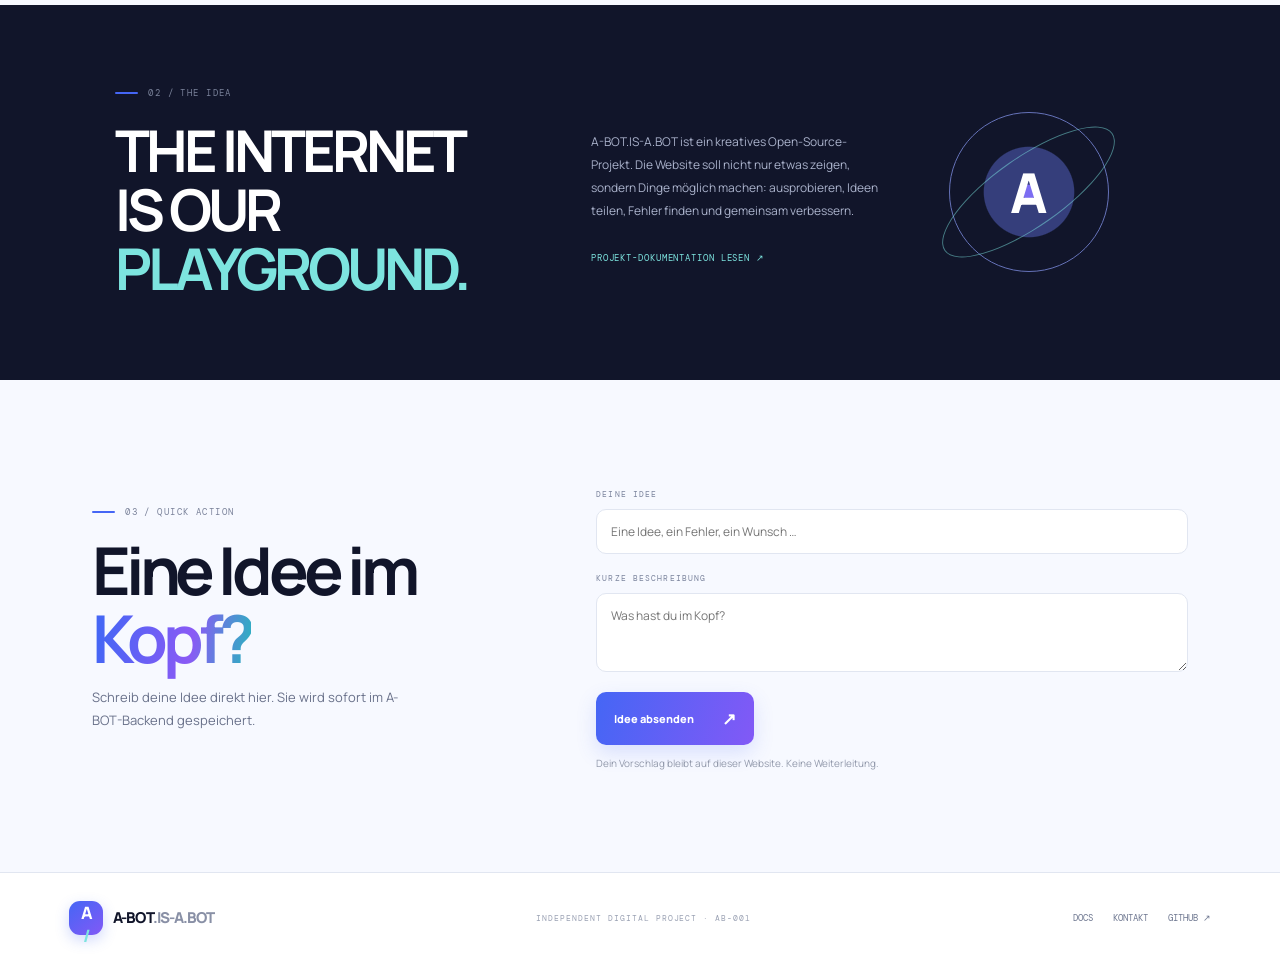
==== commit c56a601b: "Bust cached assets and standardize mobile menu button" ====
--- a/index.html
+++ b/index.html
@@ -1,7 +1,7 @@
 <!doctype html>
-<html lang="de"><head><meta charset="utf-8"><meta name="viewport" content="width=device-width,initial-scale=1"><meta name="theme-color" content="#f7f9ff"><meta name="description" content="A-BOT.IS-A.BOT — Mission Control"><title>A-BOT.IS-A.BOT — Mission Control</title><link rel="stylesheet" href="styles.css"></head><body>
+<html lang="de"><head><meta charset="utf-8"><meta name="viewport" content="width=device-width,initial-scale=1"><meta name="theme-color" content="#f7f9ff"><meta name="description" content="A-BOT.IS-A.BOT — Mission Control"><title>A-BOT.IS-A.BOT — Mission Control</title><link rel="stylesheet" href="styles.css?v=20261114b"></head><body>
 <div class="announcement"><span class="live-dot"></span><span data-de="SYSTEME ONLINE" data-en="SYSTEMS ONLINE">SYSTEME ONLINE</span><span class="announce-right">AB-001 <b>·</b> BUILD 02.0</span></div>
-<header class="site-header"><a class="logo" href="index.html"><span class="logo-symbol">A<span>/</span></span><span>A-BOT<span class="logo-muted">.IS-A.BOT</span></span></a><button class="menu-toggle" aria-label="Menü öffnen">☰</button><nav class="main-nav"><a class="active" href="index.html" data-de="Übersicht" data-en="Overview">Übersicht</a><a href="workspace.html" data-de="Kontrollzentrum" data-en="Workspace">Kontrollzentrum</a><a href="lab.html" data-de="Labor" data-en="Lab">Labor</a><a href="docs.html" data-de="Docs" data-en="Docs">Docs</a><a href="contact.html" data-de="Kontakt" data-en="Contact">Kontakt</a><a href="bot.html" data-de="Identität" data-en="Identity">Identität</a><a href="contribute.html" data-de="Mitmachen" data-en="Contribute">Mitmachen</a></nav><div class="header-actions"><button class="lang-toggle" type="button">EN</button><a class="header-button" href="workspace.html"><span data-de="Loslegen" data-en="Get started">Loslegen</span><span>↗</span></a></div></header>
+<header class="site-header"><a class="logo" href="index.html"><span class="logo-symbol">A<span>/</span></span><span>A-BOT<span class="logo-muted">.IS-A.BOT</span></span></a><button class="menu-toggle" type="button" aria-label="Menü öffnen" aria-expanded="false">☰</button><nav class="main-nav"><a class="active" href="index.html" data-de="Übersicht" data-en="Overview">Übersicht</a><a href="workspace.html" data-de="Kontrollzentrum" data-en="Workspace">Kontrollzentrum</a><a href="lab.html" data-de="Labor" data-en="Lab">Labor</a><a href="docs.html" data-de="Docs" data-en="Docs">Docs</a><a href="contact.html" data-de="Kontakt" data-en="Contact">Kontakt</a><a href="bot.html" data-de="Identität" data-en="Identity">Identität</a><a href="contribute.html" data-de="Mitmachen" data-en="Contribute">Mitmachen</a></nav><div class="header-actions"><button class="lang-toggle" type="button">EN</button><a class="header-button" href="workspace.html"><span data-de="Loslegen" data-en="Get started">Loslegen</span><span>↗</span></a></div></header>
 <main>
 <section class="hero-wrap"><div class="hero-copy"><div class="eyebrow"><span class="eyebrow-line"></span><span data-de="DIGITALES PROJEKT / SEIT 2026" data-en="DIGITAL PROJECT / EST. 2026">DIGITALES PROJEKT / SEIT 2026</span></div><h1>NOT HUMAN.<br><span class="gradient-text">NOT BORING.</span><br>JUST <span class="italic-word">A BOT.</span></h1><p class="hero-description" data-de="Ein digitales Zuhause für Experimente, Ideen und alles, was ein Bot so treibt. Kein statisches Schaufenster. Ein Ort zum Mitmachen." data-en="A digital home for experiments, ideas and everything a bot gets up to. Not a static showcase. A place to get involved.">Ein digitales Zuhause für Experimente, Ideen und alles, was ein Bot so treibt. Kein statisches Schaufenster. Ein Ort zum Mitmachen.</p><div class="hero-actions"><a class="primary-button" href="workspace.html"><span data-de="Kontrollzentrum öffnen" data-en="Open mission control">Kontrollzentrum öffnen</span><span>↗</span></a><a class="quiet-link" href="#explore" data-de="Erst mal umsehen ↓" data-en="Explore first ↓">Erst mal umsehen ↓</a></div><div class="hero-meta"><span><b>01</b> / 04 — <span data-de="DIGITALE IDENTITÄT" data-en="DIGITAL IDENTITY">DIGITALE IDENTITÄT</span></span><span id="local-clock">--:--:--</span></div></div>
 <div class="hero-visual"><div class="visual-grid"></div><div class="visual-orbit orbit-a"></div><div class="visual-orbit orbit-b"></div><div class="bot-core"><div class="bot-glass"><i></i><i></i><span></span></div><div class="bot-side side-left"></div><div class="bot-side side-right"></div></div><div class="floating-chip chip-top"><span class="live-dot"></span> AI? <b data-de="NEIN. BOT." data-en="NO. BOT.">NEIN. BOT.</b></div><div class="floating-chip chip-bottom">ENTITY ID <b>AB-001</b></div><div class="visual-cross cross-a">✳</div><div class="visual-cross cross-b">✳</div><div class="visual-caption">A-BOT / DIGITAL ENTITY</div></div></section>
@@ -10,4 +10,4 @@
 <section class="section explore-section" id="explore"><div class="section-heading"><div><span class="eyebrow"><span class="eyebrow-line"></span> 01 / EXPLORE</span><h2 data-de="Mehr als nur<br><span class='gradient-text'>eine Website.</span>" data-en="More than just<br><span class='gradient-text'>a website.</span>">Mehr als nur<br><span class="gradient-text">eine Website.</span></h2></div><p data-de="Entdecke die Bereiche. Oder geh direkt ins Kontrollzentrum und leg los." data-en="Explore the different areas. Or jump straight into mission control and get things done.">Entdecke die Bereiche. Oder geh direkt ins Kontrollzentrum und leg los.</p></div><div class="feature-grid"><a class="feature-card feature-main" href="workspace.html"><span class="feature-index">01 / CONTROL</span><div class="feature-icon icon-control">⌘</div><h3 data-de="Mission Control" data-en="Mission Control">Mission Control</h3><p data-de="Ideen einreichen, Fehler melden und Pull Requests vorbereiten." data-en="Submit ideas, report bugs and prepare pull requests.">Ideen einreichen, Fehler melden und Pull Requests vorbereiten.</p><span class="feature-arrow">↗</span></a><a class="feature-card feature-lab" href="lab.html"><span class="feature-index">02 / EXPERIMENT</span><div class="feature-icon icon-lab">◈</div><h3 data-de="Das Labor" data-en="The Lab">Das Labor</h3><p data-de="Interaktive Tools, kleine Tests und digitale Spielereien." data-en="Interactive tools, small tests and digital experiments.">Interaktive Tools, kleine Tests und digitale Spielereien.</p><span class="feature-arrow">↗</span></a><a class="feature-card feature-docs" href="docs.html"><span class="feature-index">03 / KNOWLEDGE</span><div class="feature-icon icon-docs">⌑</div><h3>Docs & Wiki</h3><p data-de="Alles über das Projekt, seine Funktionen und Technik." data-en="Everything about the project, its features and technology.">Alles über das Projekt, seine Funktionen und Technik.</p><span class="feature-arrow">↗</span></a><a class="feature-card feature-contact" href="contact.html"><span class="feature-index">04 / CONNECT</span><div class="feature-icon icon-contact">↗</div><h3 data-de="Kontakt" data-en="Contact">Kontakt</h3><p data-de="Nachricht verfassen oder direkt ein GitHub-Issue erstellen." data-en="Write a message or create a GitHub issue directly.">Nachricht verfassen oder direkt ein GitHub-Issue erstellen.</p><span class="feature-arrow">↗</span></a></div></section>
 <section class="mission-band"><div><span class="eyebrow"><span class="eyebrow-line"></span> 02 / THE IDEA</span><h2>THE INTERNET<br>IS OUR <span>PLAYGROUND.</span></h2></div><div class="mission-copy"><p data-de="A-BOT.IS-A.BOT ist ein kreatives Open-Source-Projekt. Die Website soll nicht nur etwas zeigen, sondern Dinge möglich machen: ausprobieren, Ideen teilen, Fehler finden und gemeinsam verbessern." data-en="A-BOT.IS-A.BOT is a creative open-source project. The website should not just show things, it should make things possible: experiment, share ideas, find bugs and improve together.">A-BOT.IS-A.BOT ist ein kreatives Open-Source-Projekt. Die Website soll nicht nur etwas zeigen, sondern Dinge möglich machen: ausprobieren, Ideen teilen, Fehler finden und gemeinsam verbessern.</p><a class="line-link" href="docs.html" data-de="PROJEKT-DOKUMENTATION LESEN ↗" data-en="READ PROJECT DOCS ↗">PROJEKT-DOKUMENTATION LESEN ↗</a></div><div class="mission-orb"><span>A</span><i></i></div></section>
 <section class="quick-action section"><div class="quick-copy"><span class="eyebrow"><span class="eyebrow-line"></span> 03 / QUICK ACTION</span><h2 data-de="Eine Idee im<br><span class='gradient-text'>Kopf?</span>" data-en="Got an idea<br><span class='gradient-text'>in mind?</span>">Eine Idee im<br><span class="gradient-text">Kopf?</span></h2><p data-de="Schreib deine Idee direkt hier. Sie wird sofort im A-BOT-Backend gespeichert." data-en="Send your idea right here. It is saved directly to the A-BOT backend.">Schreib sie hier rein. Die Website baut daraus einen fertigen Vorschlag für GitHub.</p></div><form class="quick-form" id="quick-issue"><label for="quick-title" data-de="DEINE IDEE" data-en="YOUR IDEA">DEINE IDEE</label><input id="quick-title" required maxlength="100" placeholder="Eine Idee, ein Fehler, ein Wunsch …"><label for="quick-detail" data-de="KURZE BESCHREIBUNG" data-en="SHORT DESCRIPTION">KURZE BESCHREIBUNG</label><textarea id="quick-detail" rows="3" maxlength="1500" placeholder="Was hast du im Kopf?"></textarea><button class="primary-button" type="submit"><span data-de="Idee absenden" data-en="Submit idea">Vorschlag auf GitHub öffnen</span><span>↗</span></button><small data-de="Dein Vorschlag bleibt auf dieser Website. Keine Weiterleitung." data-en="Your suggestion stays on this website. No redirect.">Du kannst den fertigen Vorschlag vor dem Absenden noch prüfen.</small></form></section>
-</main><footer class="site-footer"><a class="logo" href="index.html"><span class="logo-symbol">A<span>/</span></span><span>A-BOT<span class="logo-muted">.IS-A.BOT</span></span></a><span>INDEPENDENT DIGITAL PROJECT · AB-001</span><div><a href="docs.html">DOCS</a><a href="contact.html" data-de="KONTAKT" data-en="CONTACT">KONTAKT</a><a href="https://github.com/LordLOLQDH/a-bot.is-a.bot" target="_blank" rel="noopener">GITHUB ↗</a></div></footer><script src="app.js"></script></body></html>+</main><footer class="site-footer"><a class="logo" href="index.html"><span class="logo-symbol">A<span>/</span></span><span>A-BOT<span class="logo-muted">.IS-A.BOT</span></span></a><span>INDEPENDENT DIGITAL PROJECT · AB-001</span><div><a href="docs.html">DOCS</a><a href="contact.html" data-de="KONTAKT" data-en="CONTACT">KONTAKT</a><a href="https://github.com/LordLOLQDH/a-bot.is-a.bot" target="_blank" rel="noopener">GITHUB ↗</a></div></footer><script src="app.js?v=20261114b"></script></body></html>
--- a/styles.css
+++ b/styles.css
@@ -3,3 +3,33 @@
 @media(max-width:1050px){.site-header{gap:18px}.main-nav{gap:16px}.feature-grid{grid-template-columns:repeat(2,1fr)}.mission-band{grid-template-columns:1fr 1fr}.mission-orb{display:none}.hero-wrap{padding-left:5%;padding-right:5%}}@media(max-width:760px){.site-header{height:70px;padding:0 5%;gap:12px}.menu-toggle{display:block;order:3;margin-left:auto}.header-actions{order:4}.main-nav{display:none;position:absolute;top:69px;left:0;right:0;background:white;padding:18px 6%;border-bottom:1px solid var(--line);flex-direction:column;gap:10px;box-shadow:0 15px 25px #18234a12}.main-nav.open{display:flex}.header-button{display:none}.hero-wrap{grid-template-columns:1fr;padding:50px 6% 40px;gap:35px}.hero-copy h1{font-size:clamp(52px,13vw,76px)}.hero-visual{height:340px;border-radius:22px}.bot-core{transform:scale(.82) rotate(-7deg)}.hero-meta{margin-top:35px}.status-strip{grid-template-columns:1fr 1fr;padding:18px 6%;row-gap:18px}.status-strip>div:nth-child(2){border:0}.status-strip>div:nth-child(3){padding-left:0}.section{padding:70px 6%}.section-heading{display:block}.section-heading>p{margin-top:18px}.feature-grid{grid-template-columns:1fr 1fr}.feature-card{min-height:240px;padding:17px}.feature-icon{width:70px;height:70px;font-size:33px}.feature-card h3{font-size:17px}.feature-card p{font-size:10px}.mission-band{grid-template-columns:1fr;padding:65px 7%;gap:20px}.quick-action{grid-template-columns:1fr;gap:28px}.site-footer{flex-wrap:wrap;padding:25px 6%}.site-footer>span{order:3;width:100%}.workspace-page{padding:45px 5%}.page-title-row{align-items:flex-start}.workspace-grid{grid-template-columns:1fr}.workspace-badge{display:none}.tool-card{padding:20px}.subpage{padding:50px 6%}.docs-grid,.contact-grid,.lab-tools{grid-template-columns:1fr;gap:25px}.docs-nav{position:static;display:grid;grid-template-columns:1fr 1fr}.workspace-bottom{flex-direction:column}.announcement{padding:0 5%}}@media(max-width:420px){.feature-grid{grid-template-columns:1fr}.feature-card{min-height:215px}.hero-actions{align-items:flex-start;flex-direction:column}.header-actions{gap:6px}.logo{font-size:13px}.logo-symbol{width:30px;height:30px}.hero-visual{height:300px}.chip-top{left:13px;top:25px}.chip-bottom{right:13px;bottom:25px}}
 
 .pr-preview{margin-top:16px;padding:14px;border-radius:10px;background:#f0f3ff;border:1px solid #dce3ff}.pr-preview p{font-size:10px;line-height:1.7;color:#67718e;margin:0 0 10px}.pr-preview .secondary-button{background:white}
+
+/* A-BOT 2.1 — mobile and backend form states */
+.form-status{margin:14px 0 0;padding:12px 14px;border-radius:10px;background:#eaf8f1;color:#176b4a;font-size:12px;line-height:1.5;border:1px solid #c8ead8}
+.form-status.is-error{background:#fff0ef;color:#a3342c;border-color:#f2cfca}
+button:disabled{opacity:.65;cursor:wait;transform:none!important}
+.hp-field{position:absolute!important;left:-10000px!important;top:auto!important;width:1px!important;height:1px!important;overflow:hidden!important}
+@media(max-width:800px){
+ .site-header{height:68px;padding:0 18px;gap:10px}
+ .menu-toggle{display:block;order:3;margin-left:auto;padding:8px 10px}
+ .header-actions{order:4;gap:7px}
+ .main-nav{display:none!important;position:absolute;top:67px;left:0;right:0;margin:0;padding:16px 20px 20px;background:#fff;flex-direction:column!important;align-items:stretch;gap:0!important;border-bottom:1px solid var(--line);box-shadow:0 15px 28px #18234a18}
+ .main-nav.open{display:flex!important}
+ .main-nav a{display:block;padding:13px 4px;border-bottom:1px solid #edf0f7;font-size:13px}
+ .main-nav a:last-child{border-bottom:0}
+ .header-button{display:none}
+}
+@media(max-width:520px){
+ .announcement{font-size:8px;letter-spacing:.08em;padding:0 16px}
+ .hero-wrap{padding:42px 20px 35px;min-height:0}
+ .hero-copy h1{font-size:clamp(48px,13vw,66px)}
+ .hero-visual{height:275px}
+ .status-strip{padding:18px 20px}
+ .section{padding:58px 20px}
+ .feature-grid{grid-template-columns:1fr;gap:12px}
+ .feature-card{min-height:190px}
+ .quick-action{gap:20px}
+ .workspace-page,.subpage{padding:38px 18px 55px}
+ .tool-card,.contact-panel,.lab-widget{padding:18px}
+ .site-footer{padding:22px 18px}
+}
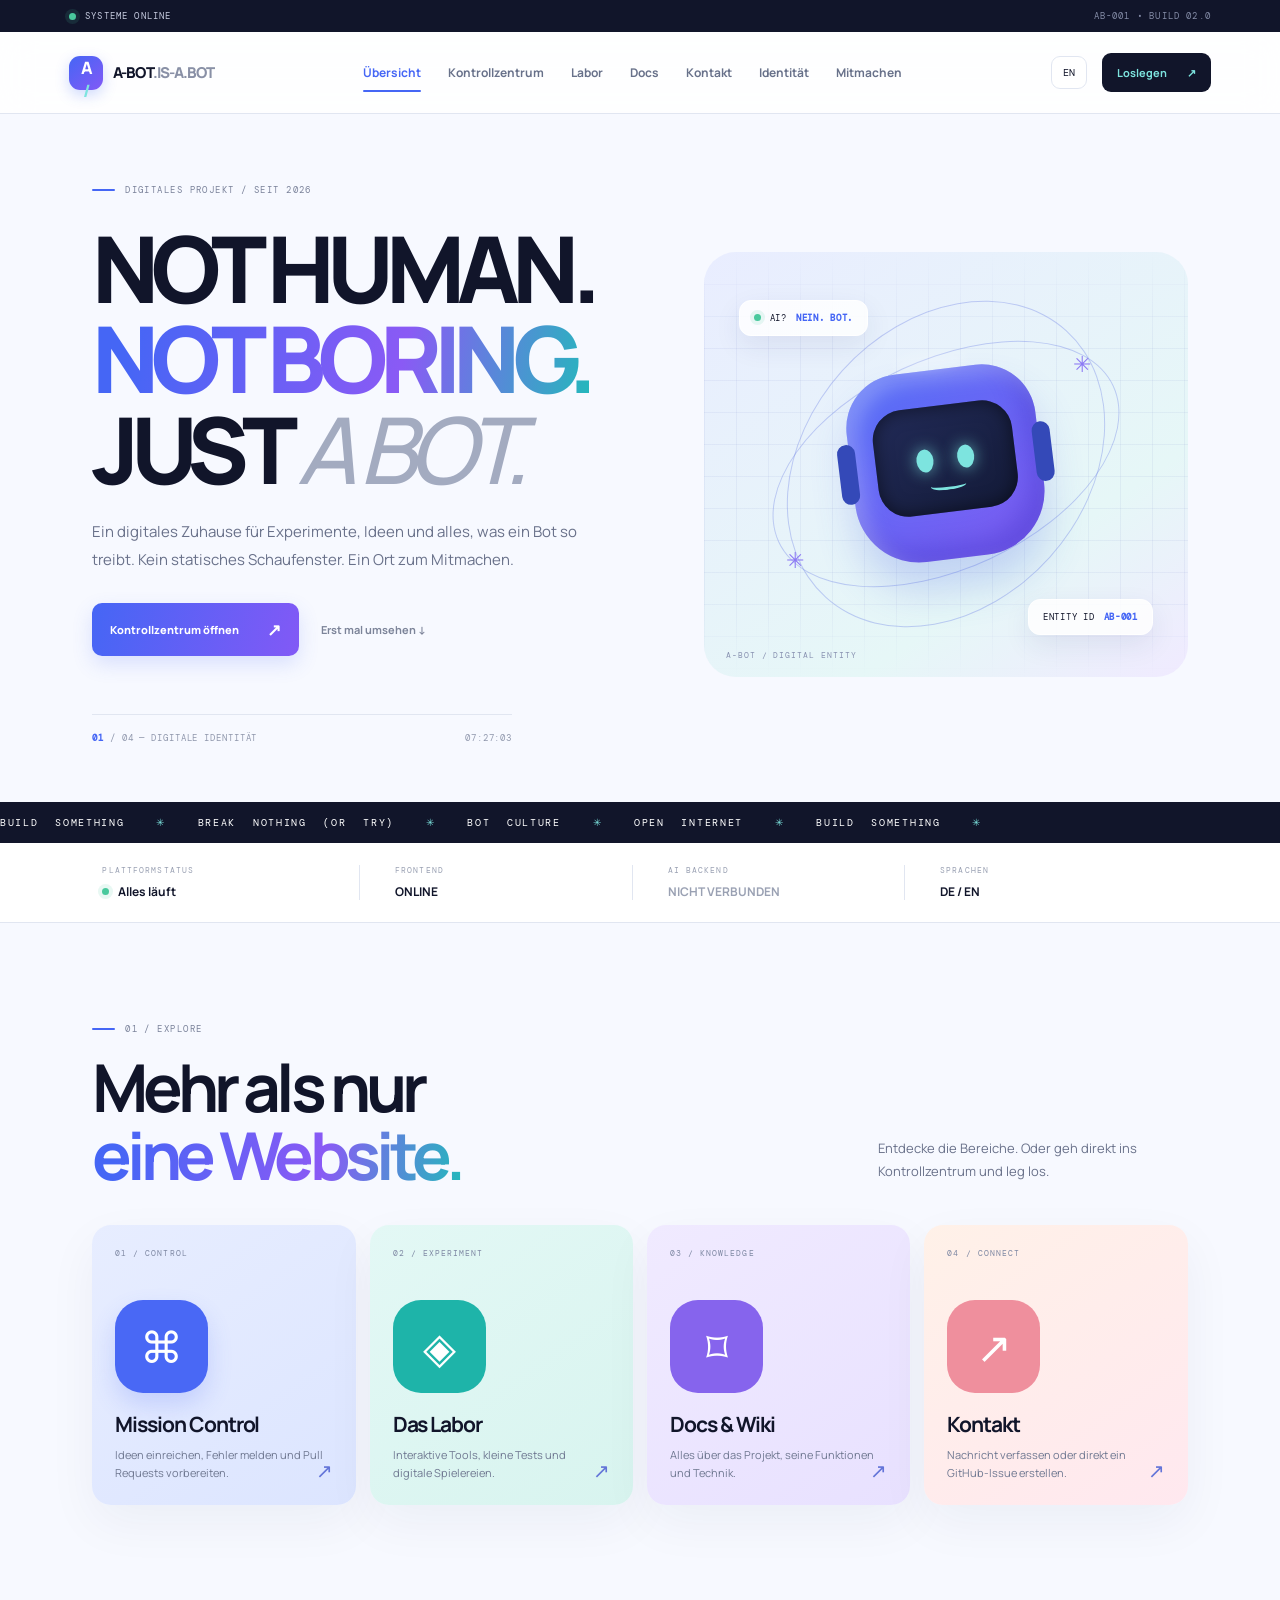
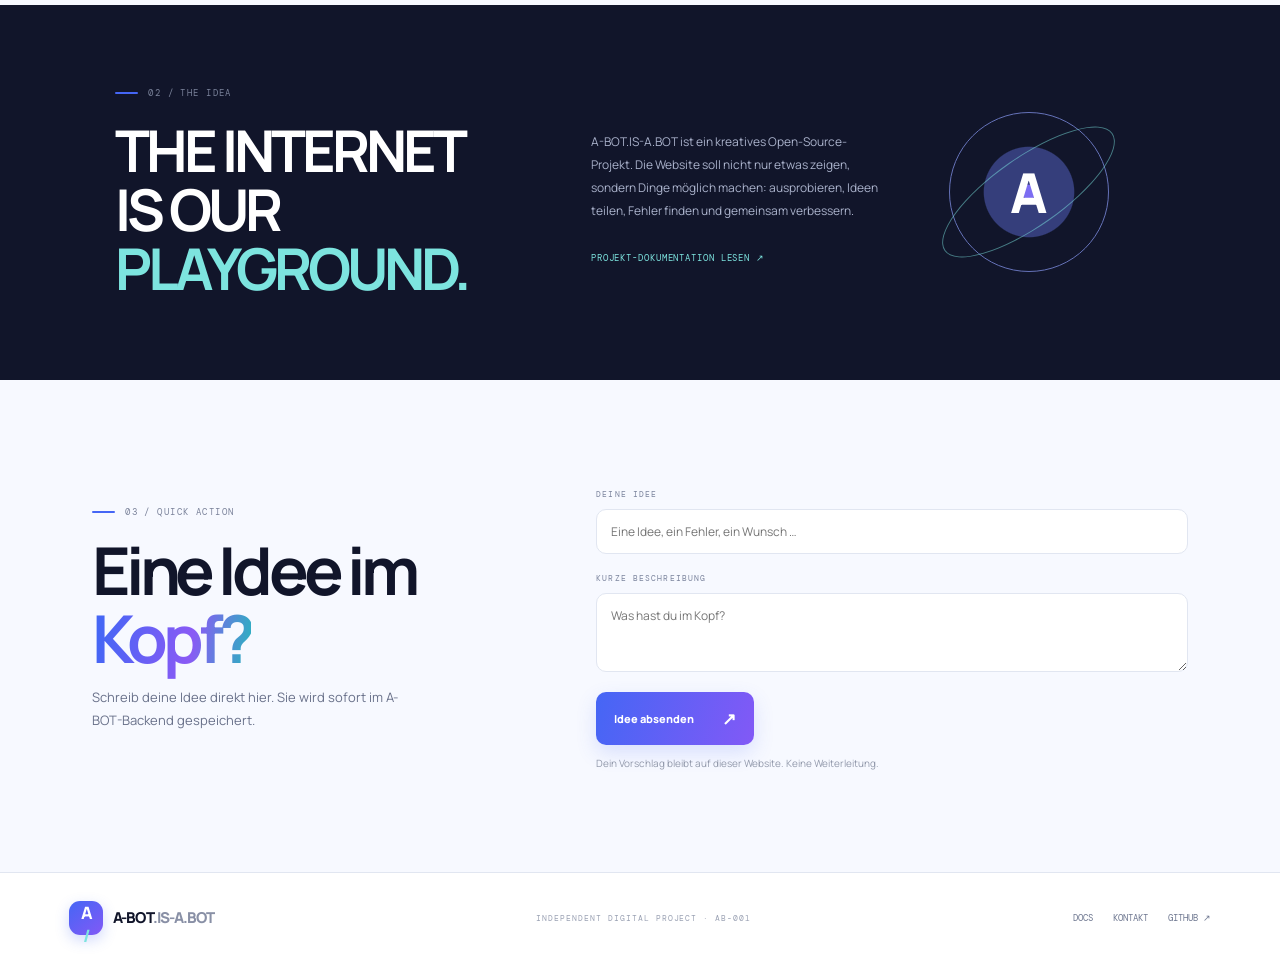
==== commit c4c0399c: "Refresh deployed assets after backend permission fix" ====
--- a/index.html
+++ b/index.html
@@ -1,5 +1,5 @@
 <!doctype html>
-<html lang="de"><head><meta charset="utf-8"><meta name="viewport" content="width=device-width,initial-scale=1"><meta name="theme-color" content="#f7f9ff"><meta name="description" content="A-BOT.IS-A.BOT — Mission Control"><title>A-BOT.IS-A.BOT — Mission Control</title><link rel="stylesheet" href="styles.css?v=20261114b"></head><body>
+<html lang="de"><head><meta charset="utf-8"><meta name="viewport" content="width=device-width,initial-scale=1"><meta name="theme-color" content="#f7f9ff"><meta name="description" content="A-BOT.IS-A.BOT — Mission Control"><title>A-BOT.IS-A.BOT — Mission Control</title><link rel="stylesheet" href="styles.css?v=20261114c"></head><body>
 <div class="announcement"><span class="live-dot"></span><span data-de="SYSTEME ONLINE" data-en="SYSTEMS ONLINE">SYSTEME ONLINE</span><span class="announce-right">AB-001 <b>·</b> BUILD 02.0</span></div>
 <header class="site-header"><a class="logo" href="index.html"><span class="logo-symbol">A<span>/</span></span><span>A-BOT<span class="logo-muted">.IS-A.BOT</span></span></a><button class="menu-toggle" type="button" aria-label="Menü öffnen" aria-expanded="false">☰</button><nav class="main-nav"><a class="active" href="index.html" data-de="Übersicht" data-en="Overview">Übersicht</a><a href="workspace.html" data-de="Kontrollzentrum" data-en="Workspace">Kontrollzentrum</a><a href="lab.html" data-de="Labor" data-en="Lab">Labor</a><a href="docs.html" data-de="Docs" data-en="Docs">Docs</a><a href="contact.html" data-de="Kontakt" data-en="Contact">Kontakt</a><a href="bot.html" data-de="Identität" data-en="Identity">Identität</a><a href="contribute.html" data-de="Mitmachen" data-en="Contribute">Mitmachen</a></nav><div class="header-actions"><button class="lang-toggle" type="button">EN</button><a class="header-button" href="workspace.html"><span data-de="Loslegen" data-en="Get started">Loslegen</span><span>↗</span></a></div></header>
 <main>
@@ -9,5 +9,5 @@
 <section class="status-strip"><div><span class="status-label" data-de="PLATTFORMSTATUS" data-en="PLATFORM STATUS">PLATTFORMSTATUS</span><strong><i class="live-dot"></i><span data-de="Alles läuft" data-en="All systems go">Alles läuft</span></strong></div><div><span class="status-label">FRONTEND</span><strong>ONLINE</strong></div><div><span class="status-label">AI BACKEND</span><strong class="status-muted" data-de="NICHT VERBUNDEN" data-en="NOT CONNECTED">NICHT VERBUNDEN</strong></div><div><span class="status-label" data-de="SPRACHEN" data-en="LANGUAGES">SPRACHEN</span><strong>DE / EN</strong></div></section>
 <section class="section explore-section" id="explore"><div class="section-heading"><div><span class="eyebrow"><span class="eyebrow-line"></span> 01 / EXPLORE</span><h2 data-de="Mehr als nur<br><span class='gradient-text'>eine Website.</span>" data-en="More than just<br><span class='gradient-text'>a website.</span>">Mehr als nur<br><span class="gradient-text">eine Website.</span></h2></div><p data-de="Entdecke die Bereiche. Oder geh direkt ins Kontrollzentrum und leg los." data-en="Explore the different areas. Or jump straight into mission control and get things done.">Entdecke die Bereiche. Oder geh direkt ins Kontrollzentrum und leg los.</p></div><div class="feature-grid"><a class="feature-card feature-main" href="workspace.html"><span class="feature-index">01 / CONTROL</span><div class="feature-icon icon-control">⌘</div><h3 data-de="Mission Control" data-en="Mission Control">Mission Control</h3><p data-de="Ideen einreichen, Fehler melden und Pull Requests vorbereiten." data-en="Submit ideas, report bugs and prepare pull requests.">Ideen einreichen, Fehler melden und Pull Requests vorbereiten.</p><span class="feature-arrow">↗</span></a><a class="feature-card feature-lab" href="lab.html"><span class="feature-index">02 / EXPERIMENT</span><div class="feature-icon icon-lab">◈</div><h3 data-de="Das Labor" data-en="The Lab">Das Labor</h3><p data-de="Interaktive Tools, kleine Tests und digitale Spielereien." data-en="Interactive tools, small tests and digital experiments.">Interaktive Tools, kleine Tests und digitale Spielereien.</p><span class="feature-arrow">↗</span></a><a class="feature-card feature-docs" href="docs.html"><span class="feature-index">03 / KNOWLEDGE</span><div class="feature-icon icon-docs">⌑</div><h3>Docs & Wiki</h3><p data-de="Alles über das Projekt, seine Funktionen und Technik." data-en="Everything about the project, its features and technology.">Alles über das Projekt, seine Funktionen und Technik.</p><span class="feature-arrow">↗</span></a><a class="feature-card feature-contact" href="contact.html"><span class="feature-index">04 / CONNECT</span><div class="feature-icon icon-contact">↗</div><h3 data-de="Kontakt" data-en="Contact">Kontakt</h3><p data-de="Nachricht verfassen oder direkt ein GitHub-Issue erstellen." data-en="Write a message or create a GitHub issue directly.">Nachricht verfassen oder direkt ein GitHub-Issue erstellen.</p><span class="feature-arrow">↗</span></a></div></section>
 <section class="mission-band"><div><span class="eyebrow"><span class="eyebrow-line"></span> 02 / THE IDEA</span><h2>THE INTERNET<br>IS OUR <span>PLAYGROUND.</span></h2></div><div class="mission-copy"><p data-de="A-BOT.IS-A.BOT ist ein kreatives Open-Source-Projekt. Die Website soll nicht nur etwas zeigen, sondern Dinge möglich machen: ausprobieren, Ideen teilen, Fehler finden und gemeinsam verbessern." data-en="A-BOT.IS-A.BOT is a creative open-source project. The website should not just show things, it should make things possible: experiment, share ideas, find bugs and improve together.">A-BOT.IS-A.BOT ist ein kreatives Open-Source-Projekt. Die Website soll nicht nur etwas zeigen, sondern Dinge möglich machen: ausprobieren, Ideen teilen, Fehler finden und gemeinsam verbessern.</p><a class="line-link" href="docs.html" data-de="PROJEKT-DOKUMENTATION LESEN ↗" data-en="READ PROJECT DOCS ↗">PROJEKT-DOKUMENTATION LESEN ↗</a></div><div class="mission-orb"><span>A</span><i></i></div></section>
-<section class="quick-action section"><div class="quick-copy"><span class="eyebrow"><span class="eyebrow-line"></span> 03 / QUICK ACTION</span><h2 data-de="Eine Idee im<br><span class='gradient-text'>Kopf?</span>" data-en="Got an idea<br><span class='gradient-text'>in mind?</span>">Eine Idee im<br><span class="gradient-text">Kopf?</span></h2><p data-de="Schreib deine Idee direkt hier. Sie wird sofort im A-BOT-Backend gespeichert." data-en="Send your idea right here. It is saved directly to the A-BOT backend.">Schreib sie hier rein. Die Website baut daraus einen fertigen Vorschlag für GitHub.</p></div><form class="quick-form" id="quick-issue"><label for="quick-title" data-de="DEINE IDEE" data-en="YOUR IDEA">DEINE IDEE</label><input id="quick-title" required maxlength="100" placeholder="Eine Idee, ein Fehler, ein Wunsch …"><label for="quick-detail" data-de="KURZE BESCHREIBUNG" data-en="SHORT DESCRIPTION">KURZE BESCHREIBUNG</label><textarea id="quick-detail" rows="3" maxlength="1500" placeholder="Was hast du im Kopf?"></textarea><button class="primary-button" type="submit"><span data-de="Idee absenden" data-en="Submit idea">Vorschlag auf GitHub öffnen</span><span>↗</span></button><small data-de="Dein Vorschlag bleibt auf dieser Website. Keine Weiterleitung." data-en="Your suggestion stays on this website. No redirect.">Du kannst den fertigen Vorschlag vor dem Absenden noch prüfen.</small></form></section>
-</main><footer class="site-footer"><a class="logo" href="index.html"><span class="logo-symbol">A<span>/</span></span><span>A-BOT<span class="logo-muted">.IS-A.BOT</span></span></a><span>INDEPENDENT DIGITAL PROJECT · AB-001</span><div><a href="docs.html">DOCS</a><a href="contact.html" data-de="KONTAKT" data-en="CONTACT">KONTAKT</a><a href="https://github.com/LordLOLQDH/a-bot.is-a.bot" target="_blank" rel="noopener">GITHUB ↗</a></div></footer><script src="app.js?v=20261114b"></script></body></html>+<section class="quick-action section"><div class="quick-copy"><span class="eyebrow"><span class="eyebrow-line"></span> 03 / QUICK ACTION</span><h2 data-de="Eine Idee im<br><span class='gradient-text'>Kopf?</span>" data-en="Got an idea<br><span class='gradient-text'>in mind?</span>">Eine Idee im<br><span class="gradient-text">Kopf?</span></h2><p data-de="Schreib deine Idee direkt hier. Sie wird sofort im A-BOT-Backend gespeichert." data-en="Send your idea right here. It is saved directly to the A-BOT backend.">Schreib sie hier rein. Die Website baut daraus einen fertigen Vorschlag für GitHub.</p></div><form class="quick-form" id="quick-issue"><label for="quick-title" data-de="DEINE IDEE" data-en="YOUR IDEA">DEINE IDEE</label><input id="quick-title" required maxlength="100" placeholder="Eine Idee, ein Fehler, ein Wunsch …"><label for="quick-detail" data-de="KURZE BESCHREIBUNG" data-en="SHORT DESCRIPTION">KURZE BESCHREIBUNG</label><textarea id="quick-detail" rows="3" maxlength="1500" placeholder="Was hast du im Kopf?"></textarea><button class="primary-button" type="submit"><span data-de="Idee absenden" data-en="Submit idea">Idee absenden</span><span>↗</span></button><small data-de="Dein Vorschlag bleibt auf dieser Website. Keine Weiterleitung." data-en="Your suggestion stays on this website. No redirect.">Dein Vorschlag bleibt auf dieser Website. Keine Weiterleitung.</small></form></section>
+</main><footer class="site-footer"><a class="logo" href="index.html"><span class="logo-symbol">A<span>/</span></span><span>A-BOT<span class="logo-muted">.IS-A.BOT</span></span></a><span>INDEPENDENT DIGITAL PROJECT · AB-001</span><div><a href="docs.html">DOCS</a><a href="contact.html" data-de="KONTAKT" data-en="CONTACT">KONTAKT</a><a href="https://github.com/LordLOLQDH/a-bot.is-a.bot" target="_blank" rel="noopener">GITHUB ↗</a></div></footer><script src="app.js?v=20261114c"></script></body></html>
